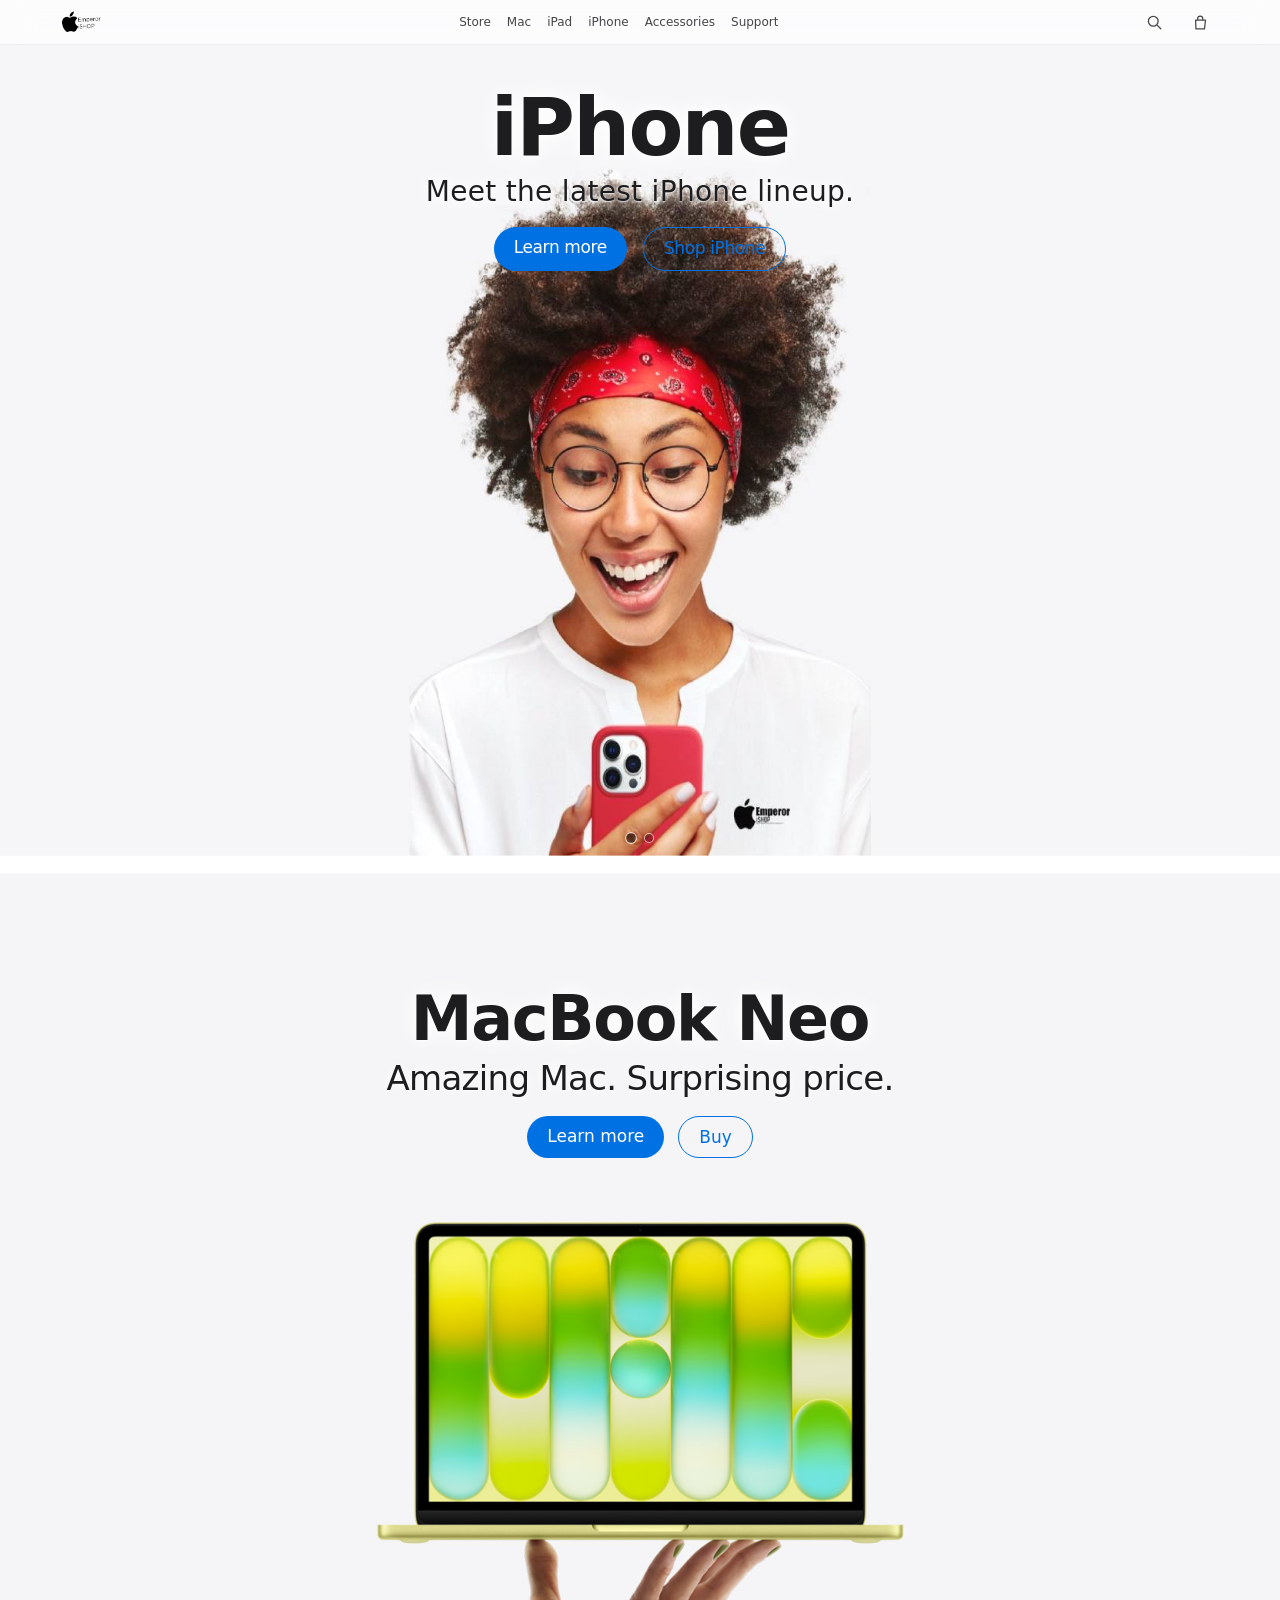
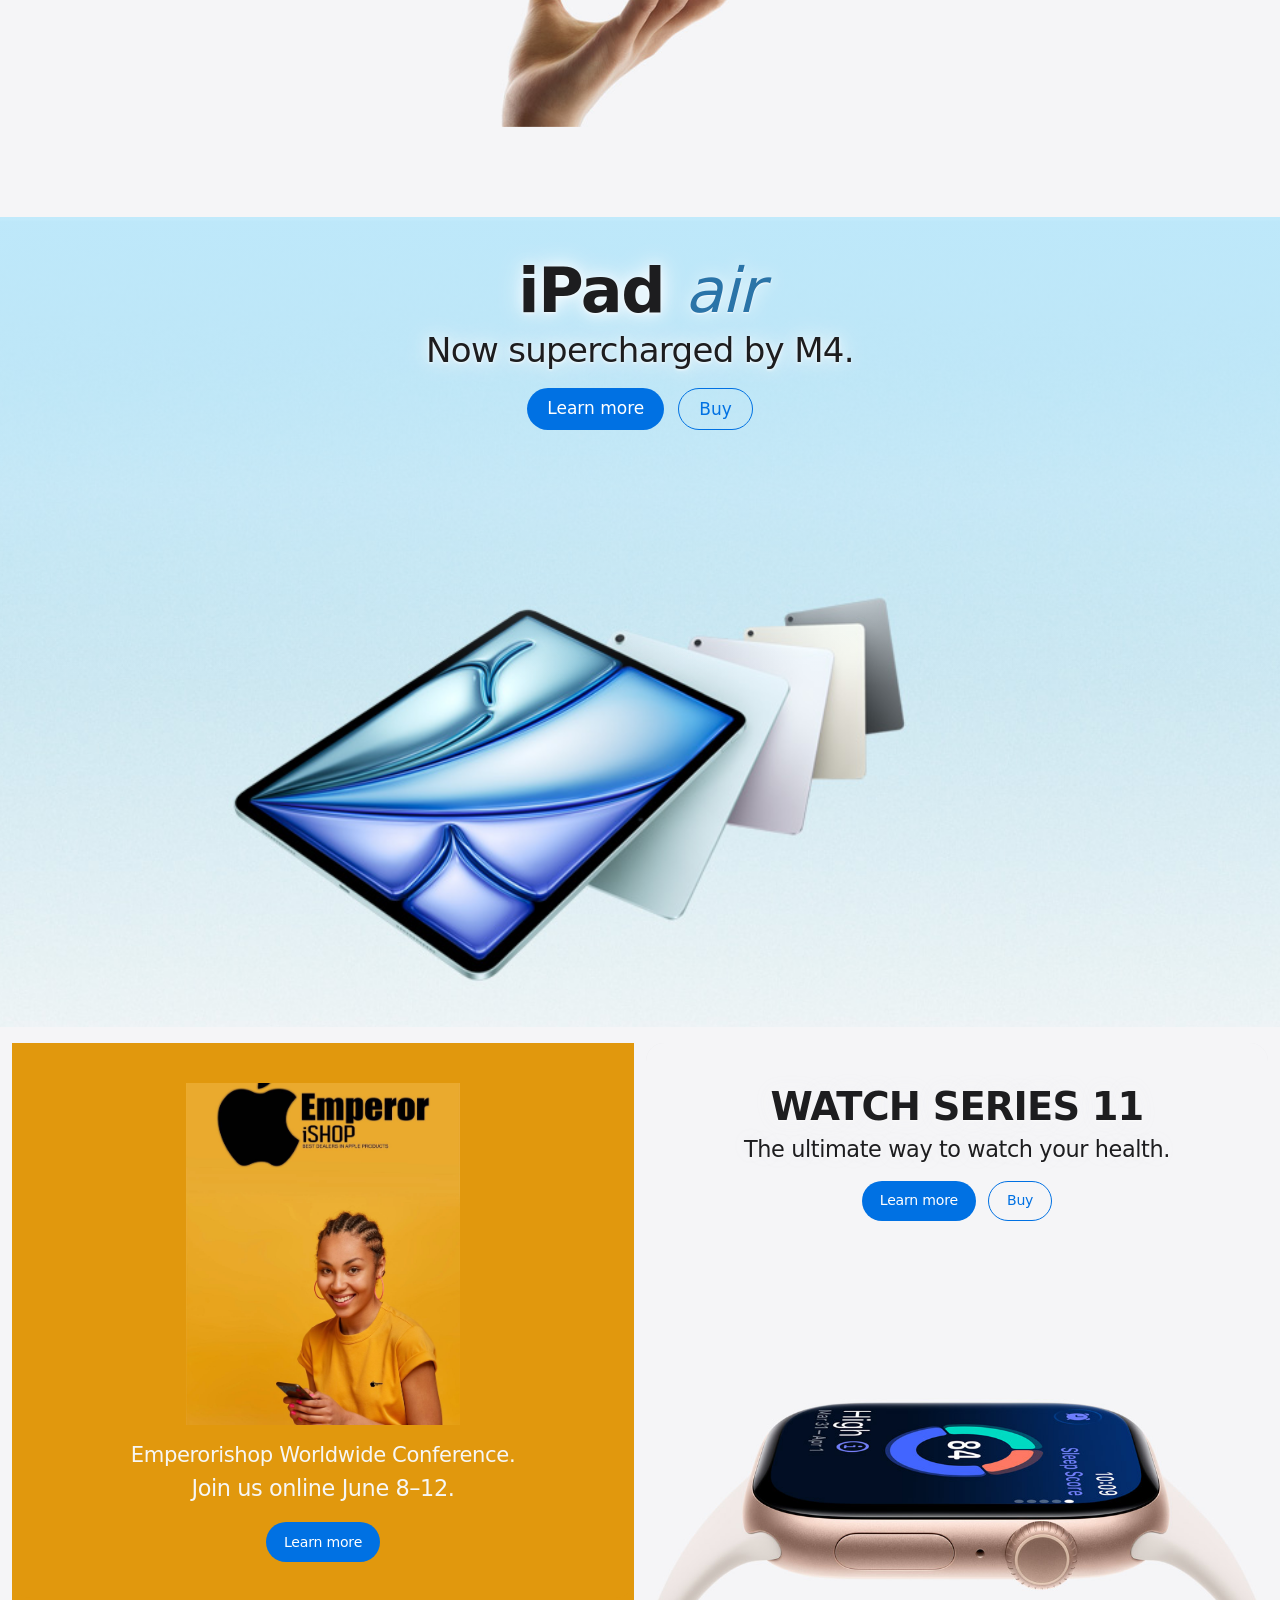
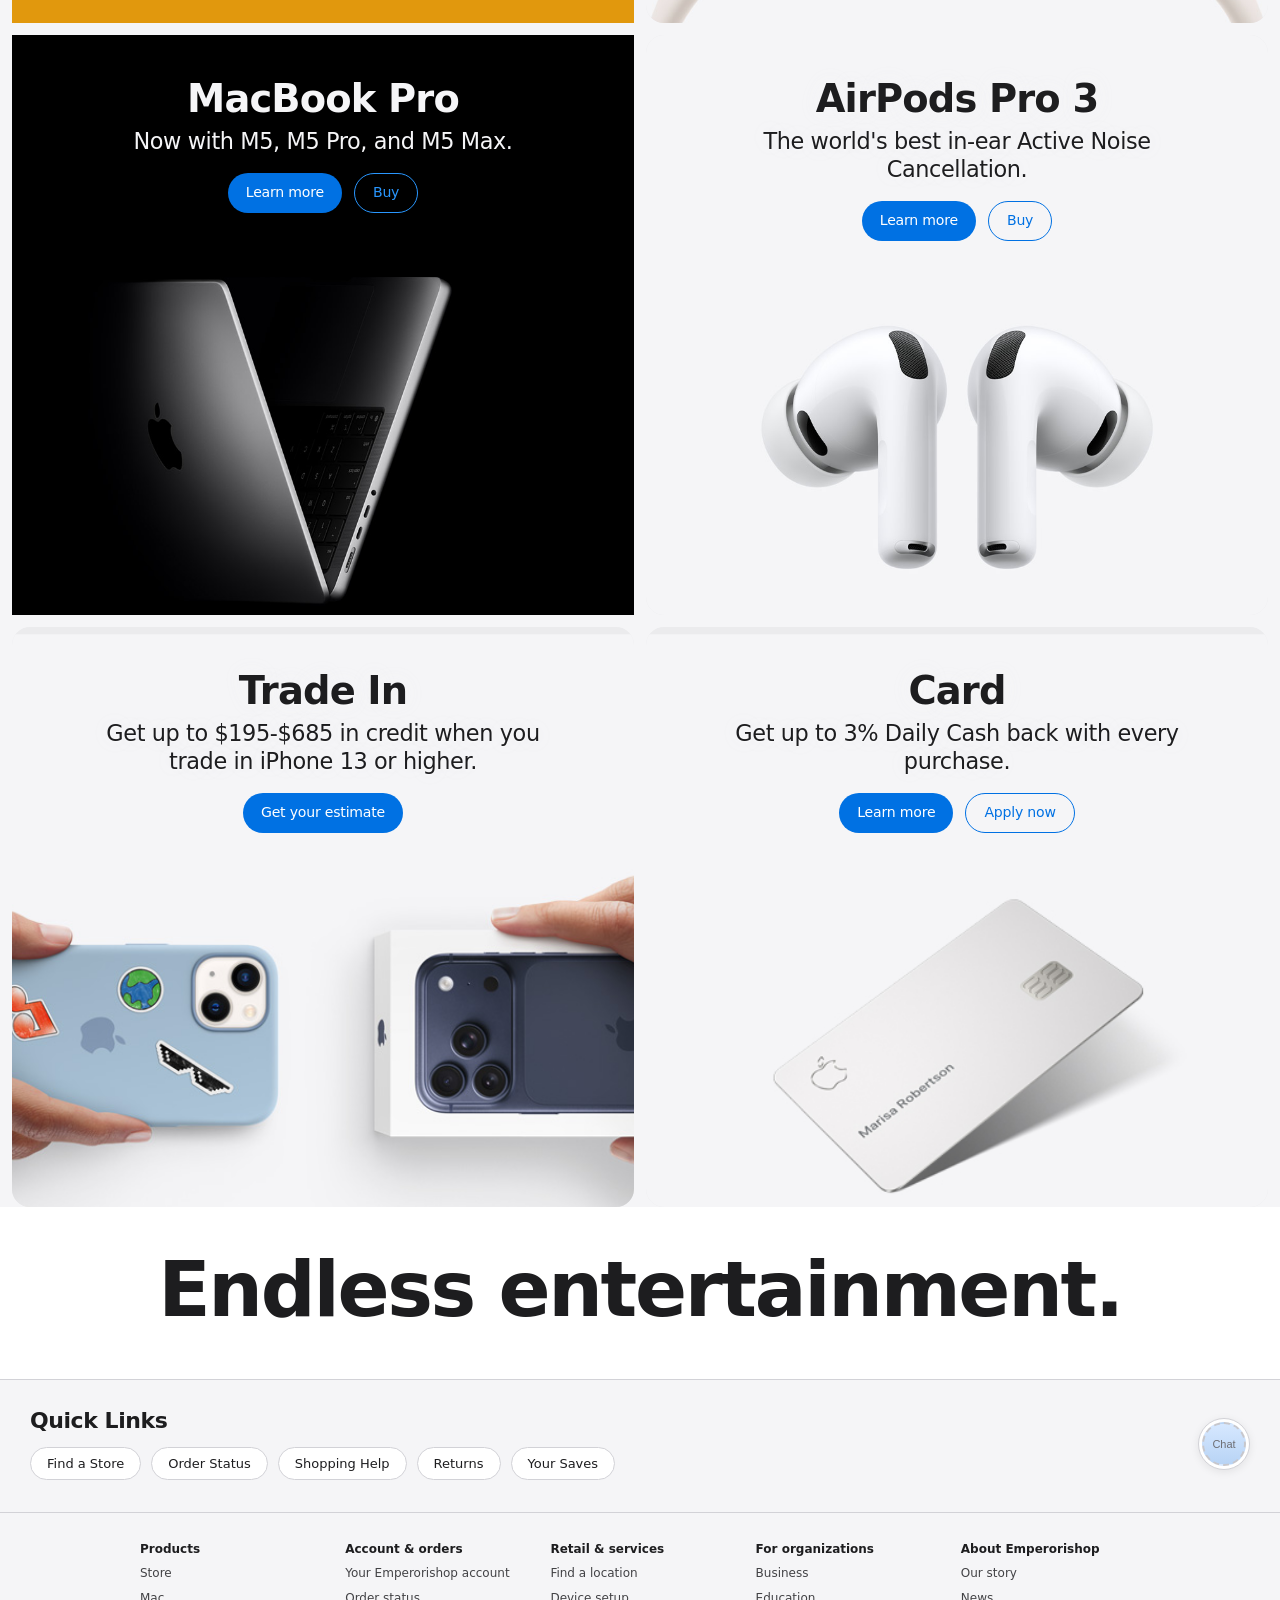
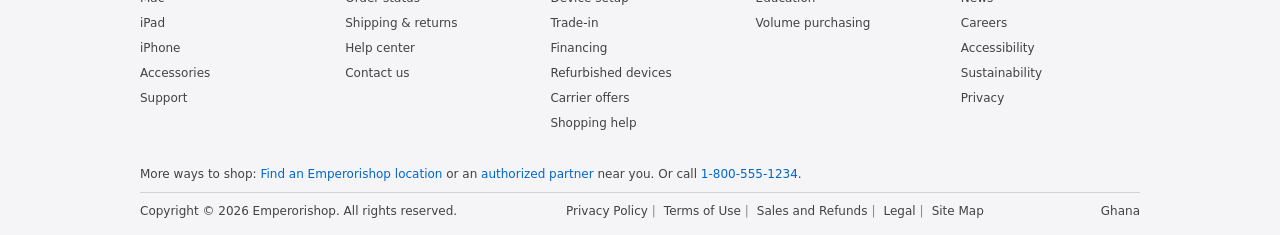
==== index.html @ 5fb6d9b7 "Remove unused navigation links for Watch, Vision, AirPods, TV & Home, and Entertainment across multi" ====
<!DOCTYPE html>
<html lang="en">
  <head>
    <meta charset="UTF-8" />
    <meta name="viewport" content="width=device-width, initial-scale=1.0" />
    <title>Emperorishop</title>
    <link rel="preconnect" href="https://fonts.googleapis.com" />
    <link rel="preconnect" href="https://fonts.gstatic.com" crossorigin />
    <link
      href="https://fonts.googleapis.com/css2?family=Inter:wght@400;500;600;700&display=swap"
      rel="stylesheet"
    />
    <link rel="stylesheet" href="./styles.css" />
    <link rel="stylesheet" href="./scroll-arrows.css" />
  </head>
  <body>
    <header class="top-nav top-nav-apple">
      <div class="nav-wrap">
        <a href="./" class="brand" aria-label="Emperorishop home">
          <img
            class="brand-logo"
            src="./images/emperorishop_logo.png"
            alt=""
            width="140"
            height="32"
            decoding="async"
          />
        </a>
        <nav class="menu" id="site-menu" aria-label="Main Navigation">
          <a href="./store/">Store</a>
          <a href="./mac/">Mac</a>
          <a href="./ipad/">iPad</a>
          <a href="./iphone/">iPhone</a>
          <a href="./accessories/">Accessories</a>
          <a href="./support/">Support</a>
        </nav>
        <div class="nav-icons">
          <button class="nav-icon-btn" type="button" aria-label="Search">
            <svg class="nav-icon-svg" width="18" height="18" viewBox="0 0 24 24" aria-hidden="true">
              <circle cx="11" cy="11" r="6.5" fill="none" stroke="currentColor" stroke-width="1.75" />
              <path d="M16.5 16.5L21 21" fill="none" stroke="currentColor" stroke-width="1.75" stroke-linecap="round" />
            </svg>
          </button>
          <button class="nav-icon-btn" type="button" aria-label="Shopping bag">
            <svg class="nav-icon-svg" width="17" height="19" viewBox="0 0 24 24" aria-hidden="true">
              <path
                d="M6.5 8.5h14L19 21H7L6.5 8.5zM9.5 8.5V6.5a3.5 3.5 0 117 0v2"
                fill="none"
                stroke="currentColor"
                stroke-width="1.75"
                stroke-linecap="round"
                stroke-linejoin="round"
              />
            </svg>
          </button>
          <button
            class="nav-menu-toggle"
            type="button"
            aria-label="Menu"
            aria-expanded="false"
            aria-controls="site-menu"
          >
            <span class="nav-menu-bars" aria-hidden="true"></span>
          </button>
        </div>
      </div>
    </header>

    <main>
      <section class="hero hero-iphone">
        <div class="hero-iphone-stage">
          <div
            class="hero-image hero-image-iphone"
            role="region"
            aria-roledescription="carousel"
            aria-label="iPhone hero imagery"
          >
            <div class="hero-iphone-carousel" id="heroIphoneCarousel">
              <div class="hero-iphone-slides hero-iphone-slides--view-0" data-hero-slides>
                <div class="hero-iphone-slide" id="hero-slide-0" role="tabpanel" aria-labelledby="hero-tab-0">
                  <img
                    class="hero-photo hero-photo-iphone hero-iphone-slide-img"
                    src="./images/afro_lady.jpg"
                    alt="Latest iPhone lineup"
                    width="980"
                    height="560"
                    decoding="async"
                  />
                </div>
                <div class="hero-iphone-slide" id="hero-slide-1" role="tabpanel" aria-labelledby="hero-tab-1">
                  <img
                    class="hero-photo hero-photo-iphone hero-iphone-slide-img"
                    src="./images/iPhone%20lineup%20image.jpg"
                    alt="Emperorishop customer with iPhone"
                    width="980"
                    height="560"
                    decoding="async"
                  />
                </div>
              </div>
            </div>
            <div class="hero-iphone-carousel-dots" role="tablist" aria-label="Choose hero slide">
              <button
                type="button"
                class="hero-iphone-dot is-active"
                role="tab"
                aria-selected="true"
                aria-controls="hero-slide-0"
                id="hero-tab-0"
                data-hero-dot="0"
                tabindex="0"
              >
                <span class="hero-visually-hidden">Slide 1 — iPhone lineup</span>
              </button>
              <button
                type="button"
                class="hero-iphone-dot"
                role="tab"
                aria-selected="false"
                aria-controls="hero-slide-1"
                id="hero-tab-1"
                data-hero-dot="1"
                tabindex="-1"
              >
                <span class="hero-visually-hidden">Slide 2 — lifestyle</span>
              </button>
            </div>
          </div>
          <div class="hero-iphone-copy">
            <div class="hero-copy">
              <h1>iPhone</h1>
              <p class="hero-subhead">Meet the latest iPhone lineup.</p>
              <div class="hero-cta">
                <a href="./iphone/" class="btn btn-primary btn-apple">Learn more</a>
                <a href="./buyiphone/" class="btn btn-outline btn-apple btn-outline-hero">Shop iPhone</a>
              </div>
            </div>
          </div>
        </div>
      </section>

      <section class="hero hero-neo">
        <div class="hero-neo-stage">
          <div class="hero-neo-image">
            <img
              class="neo-hero-photo"
              src="./images/MacBook%20image%20with%20hands.jpg"
              alt="MacBook Neo"
              width="780"
              height="480"
              decoding="async"
            />
          </div>
          <div class="hero-neo-copy">
            <div class="hero-copy">
              <h2>MacBook Neo</h2>
              <p>Amazing Mac. Surprising price.</p>
              <div class="hero-cta">
                <a href="#" class="btn btn-primary">Learn more</a>
                <a href="#" class="btn btn-outline">Buy</a>
              </div>
            </div>
          </div>
        </div>
      </section>

      <section class="hero hero-ipad-air">
        <div class="hero-ipad-stage">
          <div class="hero-ipad-image">
            <img
              class="ipad-hero-photo"
              src="./images/Front%20iPad%20image.jpg"
              alt="iPad Air"
              width="900"
              height="460"
              decoding="async"
            />
          </div>
          <div class="hero-ipad-copy">
            <div class="hero-copy">
              <h2>iPad <em>air</em></h2>
              <p>Now supercharged by M4.</p>
              <div class="hero-cta">
                <a href="#" class="btn btn-primary">Learn more</a>
                <a href="#" class="btn btn-outline">Buy</a>
              </div>
            </div>
          </div>
        </div>
      </section>

      <section class="promo-grid" aria-label="Featured promotions">
        <article class="promo-card promo-yellow promo-stack" aria-label="WWDC26">
          <div class="promo-card-stage">
            <div class="promo-image">
              <img
                class="promo-photo"
                src="./images/lady_with_yellow_background.JPG"
                alt="WWDC26 — Emperorishop Worldwide Conference"
                width="800"
                height="250"
                decoding="async"
              />
            </div>
            <div class="promo-copy">
              <p>Emperorishop Worldwide Conference.</p>
              <p>Join us online June 8–12.</p>
              <a href="#" class="btn btn-primary btn-small">Learn more</a>
            </div>
          </div>
        </article>

        <article class="promo-card promo-light">
          <div class="promo-card-stage">
            <div class="promo-image">
              <img
                class="promo-photo"
                src="./images/Watch%20product%20.jpg"
                alt="Apple Watch Series 11"
                width="800"
                height="250"
                decoding="async"
              />
            </div>
            <div class="promo-copy">
              <h3>WATCH SERIES 11</h3>
              <p>The ultimate way to watch your health.</p>
              <div class="promo-cta">
                <a href="#" class="btn btn-primary btn-small">Learn more</a>
                <a href="#" class="btn btn-outline btn-small">Buy</a>
              </div>
            </div>
          </div>
        </article>

        <article class="promo-card promo-dark">
          <div class="promo-card-stage">
            <div class="promo-image">
              <img
                class="promo-photo"
                src="./images/MacBook%20Pro%20image.jpg"
                alt="MacBook Pro"
                width="800"
                height="250"
                decoding="async"
              />
            </div>
            <div class="promo-copy">
              <h3>MacBook Pro</h3>
              <p>Now with M5, M5 Pro, and M5 Max.</p>
              <div class="promo-cta">
                <a href="#" class="btn btn-primary btn-small">Learn more</a>
                <a href="#" class="btn btn-outline btn-small btn-outline-dark">Buy</a>
              </div>
            </div>
          </div>
        </article>

        <article class="promo-card promo-light">
          <div class="promo-card-stage">
            <div class="promo-image">
              <img
                class="promo-photo"
                src="./images/AirPods%20image.jpg"
                alt="AirPods Pro 3"
                width="800"
                height="250"
                decoding="async"
              />
            </div>
            <div class="promo-copy">
              <h3>AirPods Pro 3</h3>
              <p>The world's best in-ear Active Noise Cancellation.</p>
              <div class="promo-cta">
                <a href="#" class="btn btn-primary btn-small">Learn more</a>
                <a href="#" class="btn btn-outline btn-small">Buy</a>
              </div>
            </div>
          </div>
        </article>

        <article class="promo-card promo-light">
          <div class="promo-card-stage">
            <div class="promo-image">
              <img
                class="promo-photo"
                src="./images/Trade%20In%20image.jpg"
                alt="Apple Trade In"
                width="800"
                height="250"
                decoding="async"
              />
            </div>
            <div class="promo-copy">
              <h3>Trade In</h3>
              <p>Get up to $195-$685 in credit when you trade in iPhone 13 or higher.</p>
              <a href="#" class="btn btn-primary btn-small">Get your estimate</a>
            </div>
          </div>
        </article>

        <article class="promo-card promo-light">
          <div class="promo-card-stage">
            <div class="promo-image">
              <img
                class="promo-photo"
                src="./images/Card%20image.jpg"
                alt="Apple Card"
                width="800"
                height="250"
                decoding="async"
              />
            </div>
            <div class="promo-copy">
              <h3>Card</h3>
              <p>Get up to 3% Daily Cash back with every purchase.</p>
              <div class="promo-cta">
                <a href="#" class="btn btn-primary btn-small">Learn more</a>
                <a href="#" class="btn btn-outline btn-small">Apply now</a>
              </div>
            </div>
          </div>
        </article>
      </section>

      <section class="entertainment-intro">
        <h2>Endless entertainment.</h2>
      </section>
    </main>

    <section class="quick-links-band" aria-label="Quick Links">
      <div class="quick-links-inner">
        <div class="quick-links-row">
          <div class="quick-links-left">
            <h2 class="quick-links-title">Quick Links</h2>
            <div class="quick-links-pills">
              <a href="#">Find a Store</a>
              <a href="#">Order Status</a>
              <a href="#">Shopping Help</a>
              <a href="#">Returns</a>
              <a href="#">Your Saves</a>
            </div>
          </div>
          <button type="button" class="quick-links-fab" aria-label="Chat with a specialist">
            <span class="quick-links-avatar placeholder">Chat</span>
          </button>
        </div>
      </div>
    </section>

    <footer class="site-footer">
      <div class="footer-wrap">
        <div class="footer-links-grid">
          <div class="footer-col">
            <h4>Products</h4>
            <a href="./store/">Store</a>
            <a href="./mac/">Mac</a>
            <a href="./ipad/">iPad</a>
            <a href="./iphone/">iPhone</a>
            <a href="./accessories/">Accessories</a>
            <a href="./support/">Support</a>
          </div>

          <div class="footer-col">
            <h4>Account &amp; orders</h4>
            <a href="#">Your Emperorishop account</a>
            <a href="#">Order status</a>
            <a href="#">Shipping &amp; returns</a>
            <a href="#">Help center</a>
            <a href="#">Contact us</a>
          </div>

          <div class="footer-col">
            <h4>Retail &amp; services</h4>
            <a href="#">Find a location</a>
            <a href="#">Device setup</a>
            <a href="#">Trade-in</a>
            <a href="#">Financing</a>
            <a href="#">Refurbished devices</a>
            <a href="#">Carrier offers</a>
            <a href="#">Shopping help</a>
          </div>

          <div class="footer-col">
            <h4>For organizations</h4>
            <a href="#">Business</a>
            <a href="#">Education</a>
            <a href="#">Volume purchasing</a>
          </div>

          <div class="footer-col">
            <h4>About Emperorishop</h4>
            <a href="#">Our story</a>
            <a href="#">News</a>
            <a href="#">Careers</a>
            <a href="#">Accessibility</a>
            <a href="#">Sustainability</a>
            <a href="#">Privacy</a>
          </div>
        </div>

        <div class="footer-shop-note">
          More ways to shop: <a href="#">Find an Emperorishop location</a> or an
          <a href="#">authorized partner</a> near you. Or call
          <a href="tel:+18005551234">1-800-555-1234</a>.
        </div>

        <div class="footer-legal">
          <p>Copyright © 2026 Emperorishop. All rights reserved.</p>
          <div class="footer-legal-links">
            <a href="#">Privacy Policy</a>
            <a href="#">Terms of Use</a>
            <a href="#">Sales and Refunds</a>
            <a href="#">Legal</a>
            <a href="#">Site Map</a>
          </div>
          <span>Ghana</span>
        </div>
      </div>
    </footer>
    <script src="./nav.js" defer></script>
    <script src="./scroll-arrows.js" defer></script>
    <script src="./hero-iphone-carousel.js" defer></script>
  </body>
</html>
---- styles.css ----
* {
  box-sizing: border-box;
  margin: 0;
  padding: 0;
}

:root {
  --bg: #f5f5f7;
  --text: #1d1d1f;
  --muted: #424245;
  --blue: #0071e3;
  --blue-dark: #0059b3;
  --border-blue: #0071e3;
}

body {
  font-family:
    -apple-system,
    BlinkMacSystemFont,
    "SF Pro Text",
    "SF Pro Display",
    system-ui,
    "Inter",
    "Segoe UI",
    sans-serif;
  background: var(--bg);
  color: var(--text);
  min-height: 100vh;
  -webkit-font-smoothing: antialiased;
  -moz-osx-font-smoothing: grayscale;
  overflow-x: hidden;
}

main {
  overflow-x: hidden;
  max-width: 100vw;
}

.top-nav {
  background: rgba(245, 245, 247, 0.84);
  backdrop-filter: saturate(180%) blur(18px);
  -webkit-backdrop-filter: saturate(180%) blur(18px);
  border-bottom: 1px solid rgba(0, 0, 0, 0.07);
  position: sticky;
  top: 0;
  z-index: 10;
}

.top-nav-apple {
  background: rgba(255, 255, 255, 0.72);
  border-bottom: 1px solid rgba(0, 0, 0, 0.06);
}

.top-nav-apple .menu a {
  color: rgba(29, 29, 31, 0.82);
}

.top-nav-apple .menu a:hover {
  color: #1d1d1f;
}

.top-nav-apple .nav-icons button {
  color: rgba(29, 29, 31, 0.82);
}

.top-nav-apple .brand {
  color: rgba(29, 29, 31, 0.92);
}

.nav-wrap {
  max-width: 1200px;
  margin: 0 auto;
  height: 44px;
  display: flex;
  align-items: center;
  justify-content: space-between;
  padding: 0 18px;
  gap: 14px;
}

.brand {
  color: #111;
  text-decoration: none;
  font-size: 14px;
  font-weight: 600;
  letter-spacing: -0.02em;
  white-space: nowrap;
  display: inline-flex;
  align-items: center;
  line-height: 0;
}

.brand-logo {
  display: block;
  height: 27px;
  width: auto;
  max-width: min(210px, 48vw);
}

.menu {
  display: flex;
  align-items: center;
  gap: 16px;
  overflow-x: auto;
  scrollbar-width: none;
}

.menu::-webkit-scrollbar {
  display: none;
}

.menu a {
  color: #1d1d1fcc;
  text-decoration: none;
  font-size: 12px;
  font-weight: 400;
  white-space: nowrap;
}

.menu a:hover {
  color: #111;
}

.nav-icons {
  display: flex;
  align-items: center;
  gap: 2px;
}

.nav-icon-btn,
.nav-menu-toggle {
  border: none;
  background: transparent;
  color: #1d1d1f;
  cursor: pointer;
  padding: 0;
  width: 44px;
  height: 44px;
  display: inline-flex;
  align-items: center;
  justify-content: center;
  flex-shrink: 0;
  -webkit-tap-highlight-color: transparent;
}

.nav-icon-svg {
  display: block;
}

.nav-menu-toggle {
  display: none;
}

.nav-menu-bars {
  position: relative;
  width: 17px;
  height: 11px;
  display: block;
}

.nav-menu-bars::before,
.nav-menu-bars::after {
  content: "";
  position: absolute;
  left: 0;
  right: 0;
  height: 1px;
  border-radius: 1px;
  background: #1d1d1f;
}

.nav-menu-bars::before {
  top: 2px;
}

.nav-menu-bars::after {
  bottom: 2px;
}

.hero {
  text-align: center;
  padding: 52px 16px 0;
}

.hero-iphone {
  background: #fff;
  padding: 0;
  margin: 0;
}

.hero-iphone-stage {
  position: relative;
  width: 100%;
  min-height: min(92vh, 940px);
  overflow: hidden;
}

.hero-image.hero-image-iphone {
  position: absolute;
  inset: 0;
  width: 100%;
  max-width: none;
  height: 100%;
  margin: 0;
  padding: 0;
  border-radius: 0;
  overflow: hidden;
  display: block;
}

.hero-iphone-carousel {
  position: absolute;
  inset: 0;
  overflow: hidden;
  z-index: 0;
}

.hero-iphone-slides {
  position: absolute;
  inset: 0;
  overflow: hidden;
}

.hero-iphone-slide {
  position: absolute;
  inset: 0;
  width: 100%;
  height: 100%;
  transition: transform 0.85s cubic-bezier(0.25, 0.1, 0.25, 1);
  will-change: transform;
}

/* View 0: first slide centered; second off-screen to the right */
.hero-iphone-slides--view-0 .hero-iphone-slide:nth-child(1) {
  transform: translateX(0);
  z-index: 2;
}

.hero-iphone-slides--view-0 .hero-iphone-slide:nth-child(2) {
  transform: translateX(100%);
  z-index: 1;
}

/* View 1: first exits left; second enters from right to center */
.hero-iphone-slides--view-1 .hero-iphone-slide:nth-child(1) {
  transform: translateX(-100%);
  z-index: 1;
}

.hero-iphone-slides--view-1 .hero-iphone-slide:nth-child(2) {
  transform: translateX(0);
  z-index: 2;
}

.hero-iphone-slide .hero-photo.hero-photo-iphone,
.hero-iphone-slide-img {
  width: 100%;
  height: 100%;
  object-fit: cover;
  object-position: 50% 0%;
  transform: translateY(-6%) scale(1.06);
  transform-origin: 50% 35%;
  display: block;
}

.hero-iphone-carousel-dots {
  position: absolute;
  bottom: clamp(14px, 3.5vh, 32px);
  left: 50%;
  transform: translateX(-50%);
  z-index: 3;
  display: flex;
  align-items: center;
  justify-content: center;
  gap: 10px;
  pointer-events: auto;
}

.hero-iphone-dot {
  width: 8px;
  height: 8px;
  border-radius: 50%;
  border: none;
  padding: 0;
  background: rgba(0, 0, 0, 0.22);
  cursor: pointer;
  transition:
    background 0.25s ease,
    transform 0.25s ease;
  box-shadow: 0 0 0 1px rgba(255, 255, 255, 0.65);
}

.hero-iphone-dot:hover {
  background: rgba(0, 0, 0, 0.4);
}

.hero-iphone-dot.is-active {
  background: rgba(0, 0, 0, 0.55);
  transform: scale(1.2);
}

.hero-visually-hidden {
  position: absolute;
  width: 1px;
  height: 1px;
  padding: 0;
  margin: -1px;
  overflow: hidden;
  clip: rect(0, 0, 0, 0);
  white-space: nowrap;
  border: 0;
}

.hero-iphone-copy {
  position: relative;
  z-index: 2;
  padding: clamp(24px, 4.5vh, 48px) max(16px, env(safe-area-inset-right)) min(32vh, 280px)
    max(16px, env(safe-area-inset-left));
  text-align: center;
  background: transparent;
  pointer-events: none;
}

.hero-iphone-copy .hero-copy {
  pointer-events: auto;
}

.hero-iphone .hero-copy {
  padding: 0;
}

.hero-iphone .hero-copy h1 {
  font-size: clamp(48px, 7.5vw, 80px);
  line-height: 1.05;
  font-weight: 600;
  letter-spacing: -0.022em;
  color: #1d1d1f;
  margin: 0;
  text-shadow:
    0 0 28px rgba(255, 255, 255, 0.95),
    0 0 12px rgba(255, 255, 255, 0.9),
    0 1px 2px rgba(255, 255, 255, 0.85);
}

.hero-iphone .hero-subhead {
  margin-top: 6px;
  font-size: clamp(21px, 2.65vw, 28px);
  line-height: 1.14286;
  font-weight: 400;
  letter-spacing: 0.011em;
  color: #1d1d1f;
  text-shadow:
    0 0 22px rgba(255, 255, 255, 0.95),
    0 0 10px rgba(255, 255, 255, 0.88),
    0 1px 2px rgba(255, 255, 255, 0.85);
}

.hero-iphone .hero-cta {
  margin-top: 19px;
  gap: 16px;
}

.btn-apple {
  font-size: 17px;
  line-height: 1.17647;
  font-weight: 400;
  letter-spacing: -0.022em;
  padding: 11px 22px;
  min-height: 44px;
  border-radius: 980px;
}

.btn-outline-hero {
  background: transparent;
  color: #0071e3;
  border-color: #0071e3;
}

.btn-outline-hero:hover {
  background: #0071e3;
  color: #fff;
}

.hero-copy h1 {
  font-size: clamp(42px, 7vw, 62px);
  line-height: 1.05;
  letter-spacing: -0.02em;
  font-weight: 600;
}

.hero-copy h2 {
  font-size: clamp(42px, 7vw, 62px);
  line-height: 1.05;
  letter-spacing: -0.02em;
  font-weight: 600;
}

.hero-copy p:not(.hero-subhead) {
  margin-top: 8px;
  font-size: clamp(24px, 3vw, 34px);
  line-height: 1.15;
  color: var(--text);
  letter-spacing: -0.02em;
  font-weight: 500;
}

.hero-cta {
  margin-top: 18px;
  display: flex;
  justify-content: center;
  gap: 14px;
}

.hero-cta .btn,
.hero-cta .btn-apple {
  white-space: nowrap;
}

.btn {
  border-radius: 999px;
  padding: 10px 20px;
  text-decoration: none;
  font-size: 17px;
  font-weight: 500;
  transition: all 0.2s ease;
}

.btn-primary {
  background: var(--blue);
  color: #fff;
}

.btn-primary:hover {
  background: var(--blue-dark);
}

.btn-outline {
  border: 1px solid var(--border-blue);
  color: var(--blue);
}

.btn-outline:hover {
  background: var(--blue);
  color: #fff;
}

.hero-image {
  width: min(980px, 100%);
  height: min(55vw, 560px);
  margin: 28px auto 0;
  display: flex;
  align-items: flex-end;
  justify-content: center;
  overflow: hidden;
  border-radius: 20px;
}

.hero-photo {
  width: 100%;
  height: 100%;
  object-fit: contain;
  object-position: center bottom;
  display: block;
}

.image-placeholder {
  border: 2px dashed #c7c7cc;
  border-radius: 20px;
  background: linear-gradient(180deg, #fafafc 0%, #ececf0 100%);
  display: flex;
  align-items: center;
  justify-content: center;
  color: #6e6e73;
  font-size: 16px;
  font-weight: 500;
  letter-spacing: -0.01em;
}

.hero-copy em {
  font-style: italic;
  font-weight: 500;
  color: #2a74a8;
}

.hero-neo {
  padding: 0;
  margin-top: 72px;
}

.hero-neo-stage {
  position: relative;
  min-height: min(88vh, 880px);
  overflow: hidden;
  background: #f5f5f7;
}

.hero-neo-image {
  position: absolute;
  inset: 0;
}

.neo-hero-photo {
  width: 70%;
  height: 100%;
  object-fit: cover;
  object-position: 50% 42%;
  transform: translateY(-5%) scale(1.06);
  transform-origin: 50% 38%;
  display: block;
  margin-left: auto;
  margin-right: auto;
}

.hero-neo-copy {
  position: relative;
  z-index: 2;
  padding: clamp(24px, 4.5vh, 48px) max(16px, env(safe-area-inset-right)) min(28vh, 260px)
    max(16px, env(safe-area-inset-left));
  text-align: center;
  background: transparent;
  pointer-events: none;
}

.hero-neo-copy .hero-copy {
  pointer-events: auto;
}

.hero-neo .hero-copy h2,
.hero-neo .hero-copy p {
  text-shadow:
    0 0 28px rgba(255, 255, 255, 0.95),
    0 0 12px rgba(255, 255, 255, 0.9),
    0 1px 2px rgba(255, 255, 255, 0.85);
}

.hero-ipad-air {
  margin-top: 80px;
  padding: 0;
  background: transparent;
}

.hero-ipad-stage {
  position: relative;
  min-height: min(90vh, 920px);
  overflow: hidden;
  background: #d6f2ff;
}

.hero-ipad-stage::after {
  content: "";
  position: absolute;
  inset: 0;
  background: linear-gradient(
    180deg,
    rgba(191, 233, 251, 0.92) 0%,
    rgba(214, 242, 255, 0.42) 34%,
    transparent 58%
  );
  z-index: 1;
  pointer-events: none;
}

.hero-ipad-image {
  position: absolute;
  inset: 0;
  z-index: 0;
}

.ipad-hero-photo {
  width: 100%;
  height: 100%;
  object-fit: cover;
  object-position: 50% 55%;
  transform: translateY(5%) scale(1.07);
  transform-origin: 50% 65%;
  display: block;
}

.hero-ipad-copy {
  position: relative;
  z-index: 2;
  padding: clamp(24px, 4.5vh, 48px) max(16px, env(safe-area-inset-right)) min(28vh, 260px)
    max(16px, env(safe-area-inset-left));
  text-align: center;
  background: transparent;
  pointer-events: none;
}

.hero-ipad-copy .hero-copy {
  pointer-events: auto;
}

.hero-ipad-air .hero-copy h2,
.hero-ipad-air .hero-copy p {
  text-shadow:
    0 0 26px rgba(255, 255, 255, 0.98),
    0 0 14px rgba(237, 248, 255, 0.95),
    0 1px 3px rgba(255, 255, 255, 0.9);
}

.hero-ipad-air .hero-copy em {
  text-shadow:
    0 0 18px rgba(255, 255, 255, 0.95),
    0 1px 2px rgba(255, 255, 255, 0.88);
}

.promo-grid {
  margin-top: 16px;
  padding: 0 max(12px, env(safe-area-inset-right)) 0 max(12px, env(safe-area-inset-left));
  display: grid;
  grid-template-columns: repeat(2, minmax(0, 1fr));
  gap: 12px;
}

.promo-card {
  padding: 0;
  margin: 0;
  min-height: 0;
}

.promo-card-stage {
  position: relative;
  min-height: min(72vw, 580px);
  overflow: hidden;
  text-align: center;
  border-radius: 18px;
  isolation: isolate;
}

.promo-dark {
  background: #000;
  color: #f5f5f7;
}

.promo-yellow {
  background: #e1980d;
  color: #f7f7f5;
}

.promo-light {
  background: #f5f5f7;
  color: var(--text);
}

.promo-copy h3 {
  font-size: clamp(28px, 3vw, 48px);
  line-height: 1.04;
  letter-spacing: -0.022em;
  font-weight: 600;
}

.promo-copy p {
  margin-top: 8px;
  font-size: clamp(18px, 1.75vw, 28px);
  line-height: 1.25;
  letter-spacing: -0.018em;
  font-weight: 400;
}

.promo-copy p + p {
  margin-top: 5px;
}

.promo-cta {
  margin-top: 18px;
  display: flex;
  flex-wrap: nowrap;
  justify-content: center;
  align-items: center;
  gap: 12px;
}

.btn-small {
  margin-top: 16px;
  font-size: 15px;
  padding: 8px 16px;
}

.promo-cta .btn-small {
  margin-top: 0;
}

.promo-card .promo-copy > .btn-small,
.promo-cta .btn-small {
  display: inline-flex;
  align-items: center;
  justify-content: center;
  white-space: nowrap;
  border-radius: 980px;
  font-weight: 500;
  letter-spacing: -0.015em;
  line-height: 1.2;
  min-height: 40px;
  padding: 8px 18px;
  font-size: clamp(13px, 1.1vw, 15px);
}

.promo-card .promo-copy > a.btn-small:only-of-type {
  margin-top: 18px;
  margin-left: auto;
  margin-right: auto;
}

.btn-outline-dark {
  border-color: #2997ff;
  color: #2997ff;
}

.btn-outline-dark:hover {
  background: #2997ff;
  color: #fff;
}

.promo-card .promo-image {
  position: absolute;
  inset: 0;
  width: 100%;
  height: 100%;
  margin: 0;
  overflow: hidden;
  display: block;
  background: #000;
}

.promo-light .promo-image {
  background: #ebebed;
}

.promo-photo {
  width: 100%;
  height: 100%;
  min-height: 100%;
  object-fit: cover;
  object-position: center 62%;
  display: block;
  transform: translateY(5%) scale(1.05);
  transform-origin: 50% 75%;
}

/* Per-tile crops (order: WWDC, Watch, MacBook Pro, AirPods) */
.promo-grid .promo-card:nth-child(1) .promo-photo {
  object-position: 50% 38%;
  transform: translateY(2%) scale(1.04);
  transform-origin: 50% 45%;
}

.promo-grid .promo-card:nth-child(2) .promo-photo {
  object-position: 50% 88%;
  transform: translateY(6%) scale(1.08);
  transform-origin: 50% 95%;
}

.promo-grid .promo-card:nth-child(3) .promo-photo {
  object-position: 50% 52%;
  transform: translateY(3%) scale(1.05);
  transform-origin: 50% 60%;
}

.promo-grid .promo-card:nth-child(4) .promo-photo {
  object-position: 50% 72%;
  transform: translateY(4%) scale(1.06);
  transform-origin: 50% 80%;
}

/* WWDC-style: artwork first, copy + CTA beneath (not overlaid) */
.promo-card.promo-stack .promo-card-stage {
  display: flex;
  flex-direction: column;
  align-items: stretch;
  min-height: 0;
  text-align: center;
}

.promo-card.promo-stack .promo-image {
  position: relative;
  inset: auto;
  width: 100%;
  height: auto;
  flex: 0 0 auto;
  overflow: hidden;
  background: #e1980d;
  padding: 40px 32px 8px;
  box-sizing: border-box;
}

.promo-grid .promo-card.promo-stack .promo-photo {
  width: 100%;
  height: auto;
  min-height: 0;
  max-height: min(38vh, 360px);
  margin: 0 auto;
  object-fit: contain;
  object-position: center center;
  transform: none;
  transform-origin: 50% 50%;
  display: block;
}

.promo-card.promo-stack .promo-copy {
  position: relative;
  z-index: 1;
  flex: 0 0 auto;
  max-width: none;
  width: 100%;
  margin: 0;
  padding: 8px 28px 36px;
  background: #e1980d;
  pointer-events: auto;
}

.promo-card.promo-stack .promo-copy p:first-of-type {
  margin-top: 0;
  font-size: clamp(17px, 1.65vw, 26px);
  line-height: 1.3;
}

.promo-card.promo-stack .promo-copy p + p {
  margin-top: 6px;
}

.promo-card.promo-stack .promo-copy > a.btn-small:only-of-type {
  margin-top: 20px;
}

.promo-card.promo-stack.promo-dark .promo-copy p {
  text-shadow: none;
}

.promo-card .promo-copy {
  position: relative;
  z-index: 2;
  padding: 44px 24px min(24vh, 188px);
  margin-left: auto;
  margin-right: auto;
  background: transparent;
  pointer-events: none;
  max-width: 34rem;
}

.promo-card .promo-copy a,
.promo-card .promo-copy .btn {
  pointer-events: auto;
}

.promo-light .promo-copy h3,
.promo-light .promo-copy p {
  text-shadow:
    0 0 20px rgba(245, 245, 247, 0.9),
    0 1px 2px rgba(255, 255, 255, 0.75);
}

.promo-dark .promo-copy h3,
.promo-dark .promo-copy p {
  text-shadow:
    0 1px 16px rgba(0, 0, 0, 0.75),
    0 0 1px rgba(0, 0, 0, 0.45);
}

.entertainment-intro {
  padding: 44px 16px 50px;
  text-align: center;
  background: #fff;
}

.entertainment-intro h2 {
  font-size: clamp(40px, 6vw, 78px);
  line-height: 1.02;
  letter-spacing: -0.03em;
  font-weight: 600;
}

.quick-links-band {
  background: #f5f5f7;
  border-top: 1px solid #d2d2d7;
  padding: 28px 18px 32px;
}

.quick-links-inner {
  max-width: 1220px;
  margin: 0 auto;
}

.quick-links-row {
  display: flex;
  align-items: center;
  justify-content: space-between;
  gap: 20px;
}

.quick-links-title {
  font-size: 22px;
  font-weight: 600;
  letter-spacing: -0.02em;
  color: #1d1d1f;
  margin-bottom: 14px;
}

.quick-links-pills {
  display: flex;
  flex-wrap: wrap;
  gap: 10px;
}

.quick-links-pills a {
  display: inline-block;
  padding: 8px 16px;
  border-radius: 20px;
  border: 1px solid #d2d2d7;
  background: #fff;
  color: #1d1d1f;
  text-decoration: none;
  font-size: 13px;
  font-weight: 400;
}

.quick-links-pills a:hover {
  background: #ececef;
}

.quick-links-fab {
  flex-shrink: 0;
  width: 52px;
  height: 52px;
  border-radius: 50%;
  border: 1px solid #d2d2d7;
  padding: 3px;
  background: #fff;
  cursor: pointer;
  box-shadow: 0 2px 8px #00000014;
  align-self: center;
}

.quick-links-avatar {
  width: 100%;
  height: 100%;
  border-radius: 50%;
  display: flex;
  align-items: center;
  justify-content: center;
  font-size: 11px;
  font-weight: 500;
}

.quick-links-avatar.placeholder {
  background: linear-gradient(180deg, #d6e8ff 0%, #b8d4f5 100%);
  border: 2px dashed #c7c7cc;
  color: #6e6e73;
}

.site-footer {
  background: #f5f5f7;
  color: #424245;
  border-top: 1px solid #d2d2d7;
}

.footer-wrap {
  max-width: 1040px;
  margin: 0 auto;
  padding: 18px 20px 14px;
}

.footer-links-grid {
  display: grid;
  grid-template-columns: repeat(5, minmax(0, 1fr));
  gap: 26px;
  padding-top: 10px;
}

.footer-col h4 {
  font-size: 12px;
  line-height: 1.33337;
  font-weight: 600;
  color: #1d1d1f;
  margin-bottom: 8px;
}

.footer-subheading {
  margin-top: 20px;
}

.footer-col a {
  display: block;
  text-decoration: none;
  color: #424245;
  font-size: 12px;
  line-height: 1.33337;
  margin-bottom: 9px;
}

.footer-col a:hover,
.footer-shop-note a:hover,
.footer-legal-links a:hover {
  text-decoration: underline;
}

.footer-shop-note {
  margin-top: 26px;
  border-bottom: 1px solid #d2d2d7;
  padding-bottom: 10px;
  font-size: 12px;
  line-height: 1.33337;
}

.footer-shop-note a {
  color: #0066cc;
  text-decoration: none;
}

.footer-legal {
  display: flex;
  align-items: center;
  justify-content: space-between;
  gap: 14px;
  padding: 10px 0 2px;
  flex-wrap: wrap;
}

.footer-legal p,
.footer-legal span {
  font-size: 12px;
  line-height: 1.33337;
}

.footer-legal-links {
  display: flex;
  align-items: center;
  gap: 8px;
  flex-wrap: wrap;
}

.footer-legal-links a {
  color: #424245;
  text-decoration: none;
  font-size: 12px;
  line-height: 1.33337;
  position: relative;
  padding-right: 8px;
}

.footer-legal-links a:not(:last-child)::after {
  content: "|";
  position: absolute;
  right: 0;
  color: #86868b;
}

@media (max-width: 860px) {
  .nav-wrap {
    padding: 0 10px;
  }

  .menu {
    gap: 12px;
  }

  .hero {
    padding-top: 42px;
  }

  .hero-iphone-stage {
    min-height: min(88vh, 860px);
  }

  .hero-iphone-copy {
    padding-bottom: min(26vh, 220px);
  }

  .hero-iphone-slide .hero-photo.hero-photo-iphone {
    transform: translateY(-7%) scale(1.07);
    transform-origin: 50% 32%;
  }

  .hero-copy p:not(.hero-subhead) {
    font-size: clamp(21px, 6vw, 30px);
  }

  .btn {
    font-size: 15px;
    padding: 9px 18px;
  }

  .hero-iphone .btn-apple {
    font-size: 17px;
    line-height: 1.17647;
    padding: 11px 20px;
  }

  .hero-neo {
    margin-top: 56px;
  }

  .hero-neo-stage {
    min-height: min(86vh, 780px);
  }

  .hero-neo-copy {
    padding-bottom: min(24vh, 200px);
  }

  .neo-hero-photo {
    transform: translateY(-6%) scale(1.07);
    transform-origin: 50% 36%;
  }

  .hero-ipad-air {
    margin-top: 56px;
  }

  .hero-ipad-stage {
    min-height: min(88vh, 800px);
  }

  .hero-ipad-copy {
    padding-bottom: min(24vh, 200px);
  }

  .ipad-hero-photo {
    transform: translateY(6%) scale(1.08);
    transform-origin: 50% 62%;
  }

  .promo-card-stage {
    min-height: min(88vw, 540px);
    border-radius: 16px;
  }

  .promo-card.promo-stack .promo-card-stage {
    min-height: 0;
  }

  .promo-card.promo-stack .promo-image {
    padding: 32px 24px 6px;
  }

  .promo-card.promo-stack .promo-copy {
    padding: 12px 22px 34px;
  }

  .promo-grid .promo-card.promo-stack .promo-photo {
    max-height: min(40vh, 340px);
  }

  .promo-card .promo-copy {
    padding: 40px 20px min(20vh, 168px);
  }

  .promo-copy h3 {
    font-size: clamp(28px, 5.2vw, 42px);
  }

  .promo-copy p {
    font-size: clamp(20px, 3.1vw, 28px);
  }

  .entertainment-intro {
    padding-top: 36px;
    padding-bottom: 44px;
  }

  .footer-links-grid {
    grid-template-columns: repeat(3, minmax(0, 1fr));
    gap: 20px;
  }

  .footer-legal {
    flex-direction: column;
    align-items: flex-start;
  }

  .quick-links-row {
    flex-wrap: wrap;
    align-items: flex-start;
  }
}

@media (max-width: 834px) {
  .top-nav-apple {
    background: #fff;
    backdrop-filter: none;
    -webkit-backdrop-filter: none;
    border-bottom: 1px solid rgba(0, 0, 0, 0.08);
  }

  .menu {
    display: none;
  }

  body.nav-drawer-open {
    overflow: hidden;
  }

  body.nav-drawer-open main {
    position: relative;
    z-index: 0;
  }

  .top-nav.is-open {
    z-index: 10000;
    backdrop-filter: none;
    -webkit-backdrop-filter: none;
    background: #fff;
  }

  .top-nav.is-open .nav-wrap {
    position: relative;
    z-index: 10002;
  }

  .top-nav.is-open .menu {
    display: flex;
    position: fixed;
    top: 48px;
    left: 0;
    right: 0;
    bottom: 0;
    z-index: 10001;
    width: 100%;
    max-width: none;
    margin: 0;
    padding: 8px 0 calc(20px + env(safe-area-inset-bottom));
    flex-direction: column;
    align-items: stretch;
    align-content: flex-start;
    gap: 0;
    background: #fff;
    overflow-x: hidden;
    overflow-y: auto;
    -webkit-overflow-scrolling: touch;
    box-sizing: border-box;
    overscroll-behavior: contain;
  }

  .top-nav.is-open .menu a {
    padding: 14px max(20px, env(safe-area-inset-right)) 14px max(20px, env(safe-area-inset-left));
    border-bottom: 1px solid rgba(0, 0, 0, 0.08);
    font-size: 17px;
    font-weight: 400;
    color: #1d1d1f;
    white-space: normal;
    text-align: left;
  }

  .top-nav-apple.is-open .menu a:hover {
    color: #000;
  }

  .nav-menu-toggle {
    display: inline-flex;
  }

  .nav-wrap {
    padding: 0 max(10px, env(safe-area-inset-right)) 0 max(10px, env(safe-area-inset-left));
    height: 48px;
  }

  .brand-logo {
    height: 24px;
    max-width: min(190px, 52vw);
  }

  /* Mobile product heroes: same image band sizes as before; copy absolutely layered (desktop-style) */
  .hero-iphone {
    background: #f5f5f7;
  }

  .hero-iphone-stage {
    position: relative;
    height: min(52vh, 480px);
    min-height: min(44vh, 400px);
    overflow: hidden;
    background: #f5f5f7;
  }

  .hero-iphone-copy {
    position: absolute;
    inset: 0;
    z-index: 2;
    display: flex;
    flex-direction: column;
    align-items: center;
    text-align: center;
    padding: max(20px, env(safe-area-inset-top)) max(18px, env(safe-area-inset-right)) min(12vh, 96px)
      max(18px, env(safe-area-inset-left));
    pointer-events: none;
    background: transparent;
  }

  .hero-iphone-copy .hero-copy {
    pointer-events: auto;
  }

  .hero-iphone .hero-copy {
    max-width: 26rem;
    margin: 0 auto;
  }

  .hero-iphone .hero-subhead {
    margin-top: 10px;
    font-weight: 500;
    letter-spacing: -0.015em;
  }

  .hero-iphone .hero-cta {
    margin-top: 18px;
  }

  .hero-image.hero-image-iphone {
    position: absolute;
    inset: 0;
    width: 100%;
    max-width: none;
    height: 100%;
    margin: 0;
    padding: 0;
    border-radius: 0;
    overflow: hidden;
    display: block;
    z-index: 0;
  }

  .hero-iphone-slide .hero-photo.hero-photo-iphone {
    width: 100%;
    height: 100%;
    object-fit: cover;
    object-position: 50% 28%;
    transform: none;
    display: block;
  }

  .hero-iphone-slide:nth-child(2) .hero-photo.hero-photo-iphone {
    object-position: 50% 22%;
  }

  .hero-iphone-carousel-dots {
    bottom: clamp(10px, 2.5vh, 22px);
  }

  .hero-iphone .hero-copy h1,
  .hero-iphone .hero-subhead {
    text-shadow:
      0 0 28px rgba(255, 255, 255, 0.95),
      0 0 12px rgba(255, 255, 255, 0.9),
      0 1px 2px rgba(255, 255, 255, 0.85);
  }

  .hero-neo {
    margin-top: 0;
    background: #fff;
  }

  .hero-neo-stage {
    position: relative;
    height: min(52vh, 480px);
    min-height: min(44vh, 400px);
    overflow: hidden;
    background: #fff;
  }

  .hero-neo-copy {
    position: absolute;
    inset: 0;
    z-index: 2;
    display: flex;
    flex-direction: column;
    align-items: center;
    text-align: center;
    padding: max(20px, env(safe-area-inset-top)) max(18px, env(safe-area-inset-right)) min(12vh, 96px)
      max(18px, env(safe-area-inset-left));
    pointer-events: none;
    background: transparent;
  }

  .hero-neo-copy .hero-copy {
    pointer-events: auto;
  }

  .hero-neo .hero-copy {
    max-width: 26rem;
    margin: 0 auto;
  }

  .hero-neo .hero-copy p:not(.hero-subhead) {
    margin-top: 10px;
    font-weight: 500;
    letter-spacing: -0.015em;
  }

  .hero-neo .hero-cta {
    margin-top: 18px;
  }

  .hero-neo-image {
    position: absolute;
    inset: 0;
    z-index: 0;
    width: 100%;
    height: 100%;
    overflow: hidden;
    margin: 0;
    padding: 0;
  }

  .neo-hero-photo {
    width: 100%;
    height: 100%;
    object-fit: cover;
    object-position: 50% 42%;
    transform: none;
    display: block;
  }

  .hero-neo .hero-copy h2,
  .hero-neo .hero-copy p {
    text-shadow:
      0 0 28px rgba(255, 255, 255, 0.95),
      0 0 12px rgba(255, 255, 255, 0.9),
      0 1px 2px rgba(255, 255, 255, 0.85);
  }

  .hero-ipad-air {
    margin-top: 0;
    background: #f5f5f7;
  }

  .hero-ipad-stage {
    position: relative;
    height: min(52vh, 480px);
    min-height: min(44vh, 400px);
    overflow: hidden;
    background: #d6f2ff;
  }

  .hero-ipad-copy {
    position: absolute;
    inset: 0;
    z-index: 2;
    display: flex;
    flex-direction: column;
    align-items: center;
    text-align: center;
    padding: max(20px, env(safe-area-inset-top)) max(18px, env(safe-area-inset-right)) min(12vh, 96px)
      max(18px, env(safe-area-inset-left));
    pointer-events: none;
    background: transparent;
  }

  .hero-ipad-copy .hero-copy {
    pointer-events: auto;
  }

  .hero-ipad-air .hero-copy {
    max-width: 26rem;
    margin: 0 auto;
  }

  .hero-ipad-air .hero-copy p:not(.hero-subhead) {
    margin-top: 10px;
    font-weight: 500;
    letter-spacing: -0.015em;
  }

  .hero-ipad-air .hero-cta {
    margin-top: 18px;
  }

  .hero-ipad-image {
    position: absolute;
    inset: 0;
    z-index: 0;
    width: 100%;
    height: 100%;
    overflow: hidden;
    margin: 0;
    padding: 0;
  }

  .ipad-hero-photo {
    width: 100%;
    height: 100%;
    object-fit: cover;
    object-position: 50% 58%;
    transform: none;
    display: block;
  }

  .hero-ipad-air .hero-copy h2,
  .hero-ipad-air .hero-copy p,
  .hero-ipad-air .hero-copy em {
    text-shadow:
      0 0 26px rgba(255, 255, 255, 0.98),
      0 0 14px rgba(237, 248, 255, 0.95),
      0 1px 3px rgba(255, 255, 255, 0.9);
  }

  .hero-cta {
    flex-direction: row;
    flex-wrap: nowrap;
    justify-content: center;
    align-items: stretch;
    gap: 12px;
    width: 100%;
    max-width: 22rem;
    margin-left: auto;
    margin-right: auto;
    padding: 0 max(4px, env(safe-area-inset-right)) 0 max(4px, env(safe-area-inset-left));
  }

  .hero-cta .btn,
  .hero-cta .btn-apple {
    flex: 1 1 0;
    min-width: 0;
    display: inline-flex;
    align-items: center;
    justify-content: center;
    padding: 9px 14px;
    font-size: 14px;
    font-weight: 500;
    line-height: 1.2;
    min-height: 38px;
    border-radius: 980px;
    white-space: nowrap;
  }

  .hero-iphone .btn-apple {
    font-size: 15px;
    line-height: 1.25;
    font-weight: 400;
    letter-spacing: -0.022em;
    padding: 9px 14px;
    min-height: 40px;
  }
}

@media (max-width: 734px) {
  .promo-grid {
    grid-template-columns: 1fr;
    padding: 0 max(10px, env(safe-area-inset-right)) 0 max(10px, env(safe-area-inset-left));
    gap: 10px;
  }

  .promo-card-stage {
    min-height: min(86vw, 520px);
    border-radius: 16px;
  }

  .promo-card.promo-stack .promo-card-stage {
    min-height: 0;
  }

  .promo-card.promo-stack .promo-image {
    padding: 28px 20px 4px;
  }

  .promo-card.promo-stack .promo-copy {
    padding: 10px 20px 32px;
  }

  .promo-grid .promo-card.promo-stack .promo-photo {
    max-height: min(42vh, 320px);
  }

  .promo-card .promo-copy {
    padding: 36px 20px min(18vh, 148px);
  }

  .promo-light .promo-copy h3,
  .promo-light .promo-copy p {
    text-shadow: none;
  }

  .hero-iphone .hero-copy h1 {
    font-size: clamp(40px, 8.5vw, 64px);
  }

  .hero-iphone .hero-subhead {
    font-size: clamp(18px, 2.8vw, 24px);
  }

  .hero-neo .hero-copy h2,
  .hero-ipad-air .hero-copy h2 {
    font-size: clamp(36px, 7.5vw, 52px);
  }

  .hero-neo .hero-copy p:not(.hero-subhead),
  .hero-ipad-air .hero-copy p:not(.hero-subhead) {
    font-size: clamp(18px, 3.8vw, 26px);
  }
}

@media (max-width: 560px) {
  .hero {
    padding-top: 28px;
  }

  .hero-cta {
    flex-wrap: nowrap;
    gap: 8px;
    max-width: min(20.5rem, calc(100vw - 24px));
  }

  .hero-cta .btn,
  .hero-cta .btn-apple {
    font-size: 13px;
    padding: 8px 10px;
    min-height: 36px;
  }

  .hero-iphone .btn-apple {
    font-size: 14px;
    padding: 8px 11px;
    min-height: 38px;
  }

  .hero-image:not(.hero-image-iphone) {
    height: 72vw;
    margin-top: 18px;
    border-radius: 14px;
  }

  .hero-iphone .hero-copy h1 {
    font-size: clamp(34px, 11vw, 52px);
    line-height: 1.07;
  }

  .hero-iphone .hero-subhead {
    font-size: clamp(16px, 4.2vw, 21px);
    line-height: 1.25;
    margin-top: 8px;
  }

  .hero-iphone .hero-cta {
    margin-top: 18px;
  }

  .image-placeholder {
    border-radius: 14px;
    font-size: 13px;
  }

  .hero-neo .hero-copy h2 {
    font-size: clamp(32px, 9.5vw, 44px);
  }

  .hero-neo .hero-copy p:not(.hero-subhead) {
    font-size: clamp(17px, 4.5vw, 22px);
    margin-top: 6px;
  }

  .hero-ipad-air .hero-copy h2 {
    font-size: clamp(30px, 9vw, 42px);
  }

  .hero-ipad-air .hero-copy p:not(.hero-subhead) {
    font-size: clamp(16px, 4.4vw, 21px);
    margin-top: 6px;
  }

  .promo-grid {
    grid-template-columns: 1fr;
    padding: 0 max(10px, env(safe-area-inset-right)) 0 max(10px, env(safe-area-inset-left));
    gap: 10px;
  }

  .promo-card-stage {
    min-height: min(92vw, 480px);
    max-height: none;
    border-radius: 14px;
  }

  .promo-card.promo-stack .promo-card-stage {
    min-height: 0;
  }

  .promo-card.promo-stack .promo-image {
    padding: 24px max(16px, env(safe-area-inset-right)) 4px max(16px, env(safe-area-inset-left));
  }

  .promo-card.promo-stack .promo-copy {
    padding: 10px max(18px, env(safe-area-inset-right)) 26px max(18px, env(safe-area-inset-left));
    max-width: 100%;
  }

  .promo-grid .promo-card.promo-stack .promo-photo {
    max-height: min(46vh, 300px);
  }

  .promo-card.promo-stack .promo-copy p:first-of-type {
    font-size: clamp(15px, 4vw, 19px);
  }

  .promo-card .promo-copy {
    padding: 32px max(18px, env(safe-area-inset-right)) min(14vh, 112px)
      max(18px, env(safe-area-inset-left));
    max-width: 100%;
  }

  .promo-copy h3 {
    font-size: clamp(24px, 7.5vw, 34px);
    line-height: 1.07;
    letter-spacing: -0.02em;
  }

  .promo-copy p {
    font-size: clamp(15px, 4vw, 19px);
    line-height: 1.28;
  }

  .promo-cta {
    flex-wrap: nowrap;
    gap: 8px;
    margin-top: 16px;
    max-width: calc(100% - 8px);
    margin-left: auto;
    margin-right: auto;
  }

  .promo-card .promo-copy > .btn-small,
  .promo-cta .btn-small {
    flex: 1 1 0;
    min-width: 0;
    padding: 8px 12px;
    font-size: clamp(12px, 3.2vw, 14px);
    min-height: 38px;
  }

  .promo-card .promo-copy > a.btn-small:only-of-type {
    flex: none;
    width: auto;
    max-width: 100%;
    padding: 8px 20px;
  }

  .btn-small {
    min-height: 44px;
    padding: 10px 18px;
    font-size: 15px;
  }

  .promo-card .btn-small {
    min-height: 38px;
  }

  .entertainment-intro {
    padding: 32px 16px 40px;
  }

  .entertainment-intro h2 {
    font-size: clamp(28px, 9vw, 44px);
  }

  .footer-wrap {
    padding: 16px 14px 14px;
  }

  .footer-links-grid {
    grid-template-columns: repeat(2, minmax(0, 1fr));
    gap: 16px;
  }

  .footer-subheading {
    margin-top: 14px;
  }

  .quick-links-band {
    padding: 22px 14px 26px;
  }

  .quick-links-title {
    font-size: 19px;
  }

  .quick-links-pills {
    gap: 8px;
  }

  .quick-links-pills a {
    font-size: 12px;
    padding: 7px 14px;
  }
}

@media (max-width: 480px) {
  .hero-cta {
    gap: 6px;
    max-width: calc(100% - 16px);
    padding: 0 max(8px, env(safe-area-inset-right)) 0 max(8px, env(safe-area-inset-left));
  }

  .hero-cta .btn,
  .hero-cta .btn-apple {
    padding: 7px 6px;
    font-size: clamp(11px, 2.9vw, 12px);
    min-height: 36px;
    letter-spacing: -0.02em;
  }

  .hero-iphone .btn-apple {
    font-size: clamp(11px, 3.15vw, 13px);
    padding: 7px 7px;
    min-height: 36px;
  }

  .promo-cta {
    flex-direction: row;
    flex-wrap: nowrap;
    align-items: center;
    justify-content: center;
    gap: 6px;
    max-width: calc(100% - 12px);
  }

  .promo-card .promo-copy > .btn-small,
  .promo-cta .btn-small {
    padding: 7px 8px;
    font-size: clamp(11px, 2.85vw, 13px);
    min-height: 36px;
  }

  .promo-card .promo-copy > a.btn-small:only-of-type {
    padding: 8px 18px;
    flex: none;
  }
}

@media (prefers-reduced-motion: reduce) {
  .hero-iphone-slide {
    transition: none;
  }

  .hero-iphone-slide .hero-photo.hero-photo-iphone {
    transform: none;
    object-position: 50% 18%;
  }

  .neo-hero-photo,
  .ipad-hero-photo,
  .promo-photo {
    transform: none;
  }

  .neo-hero-photo {
    object-position: 50% 40%;
  }

  .ipad-hero-photo {
    object-position: 50% 55%;
  }

  .promo-photo {
    object-position: center 58%;
  }
}
---- scroll-arrows.css ----
.scroll-arrows-wrap {
  position: relative;
}

.scroll-arrow-btn {
  position: absolute;
  top: 50%;
  transform: translateY(-50%);
  width: 38px;
  height: 38px;
  border: none;
  border-radius: 50%;
  background: rgba(232, 232, 237, 0.94);
  color: #1d1d1f;
  font-size: 30px;
  line-height: 1;
  display: inline-flex;
  align-items: center;
  justify-content: center;
  padding: 0 0 3px;
  opacity: 0;
  pointer-events: none;
  transition:
    opacity 0.2s ease,
    background-color 0.2s ease;
  z-index: 4;
  box-shadow:
    0 2px 12px rgba(0, 0, 0, 0.12),
    inset 0 0 0 1px rgba(255, 255, 255, 0.75);
  cursor: pointer;
}

.scroll-arrow-btn.is-visible {
  opacity: 1;
  pointer-events: auto;
}

.scroll-arrow-btn:hover {
  background: rgba(222, 222, 227, 0.98);
}

.scroll-arrow-btn:focus-visible {
  outline: 2px solid #0066cc;
  outline-offset: 2px;
}

.scroll-arrow-btn-prev {
  left: 8px;
}

.scroll-arrow-btn-next {
  right: 8px;
}

@media (max-width: 760px) {
  .scroll-arrow-btn {
    width: 34px;
    height: 34px;
    font-size: 26px;
  }

  .scroll-arrow-btn-prev {
    left: 4px;
  }

  .scroll-arrow-btn-next {
    right: 4px;
  }
}
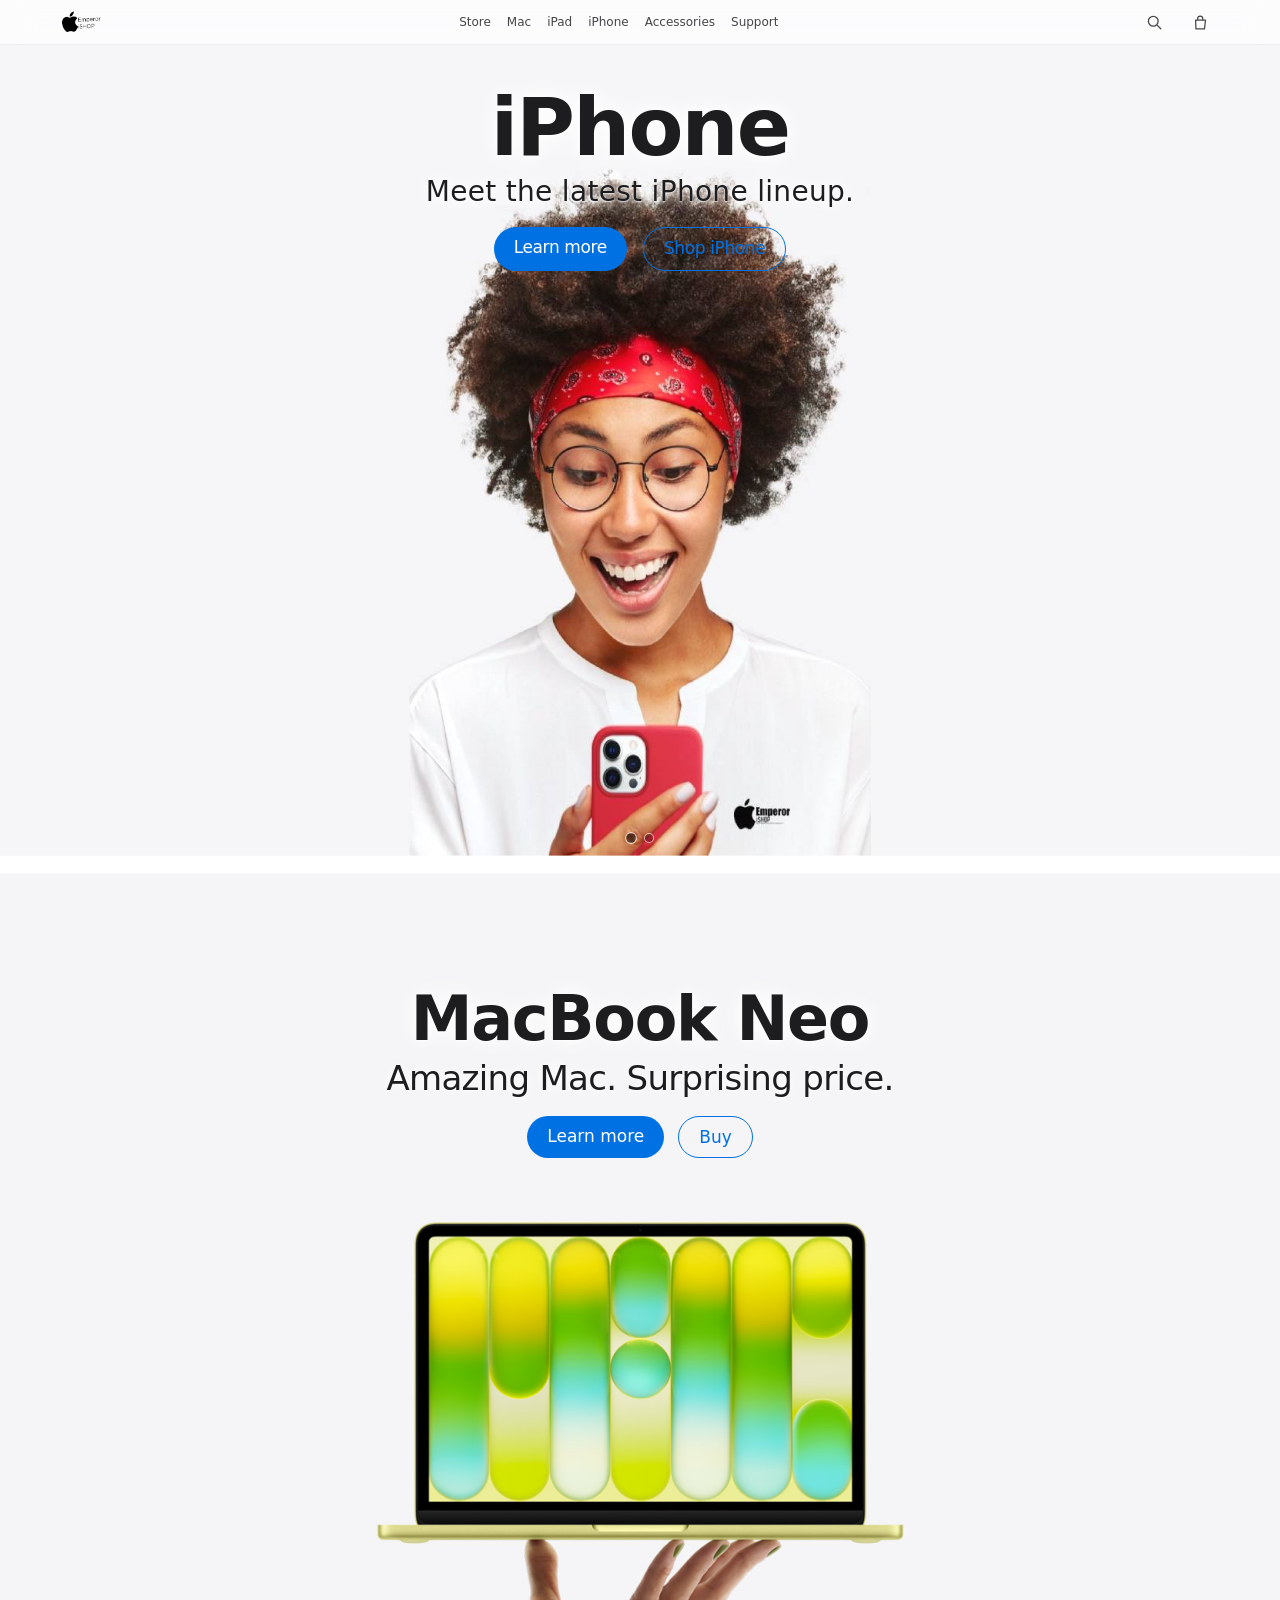
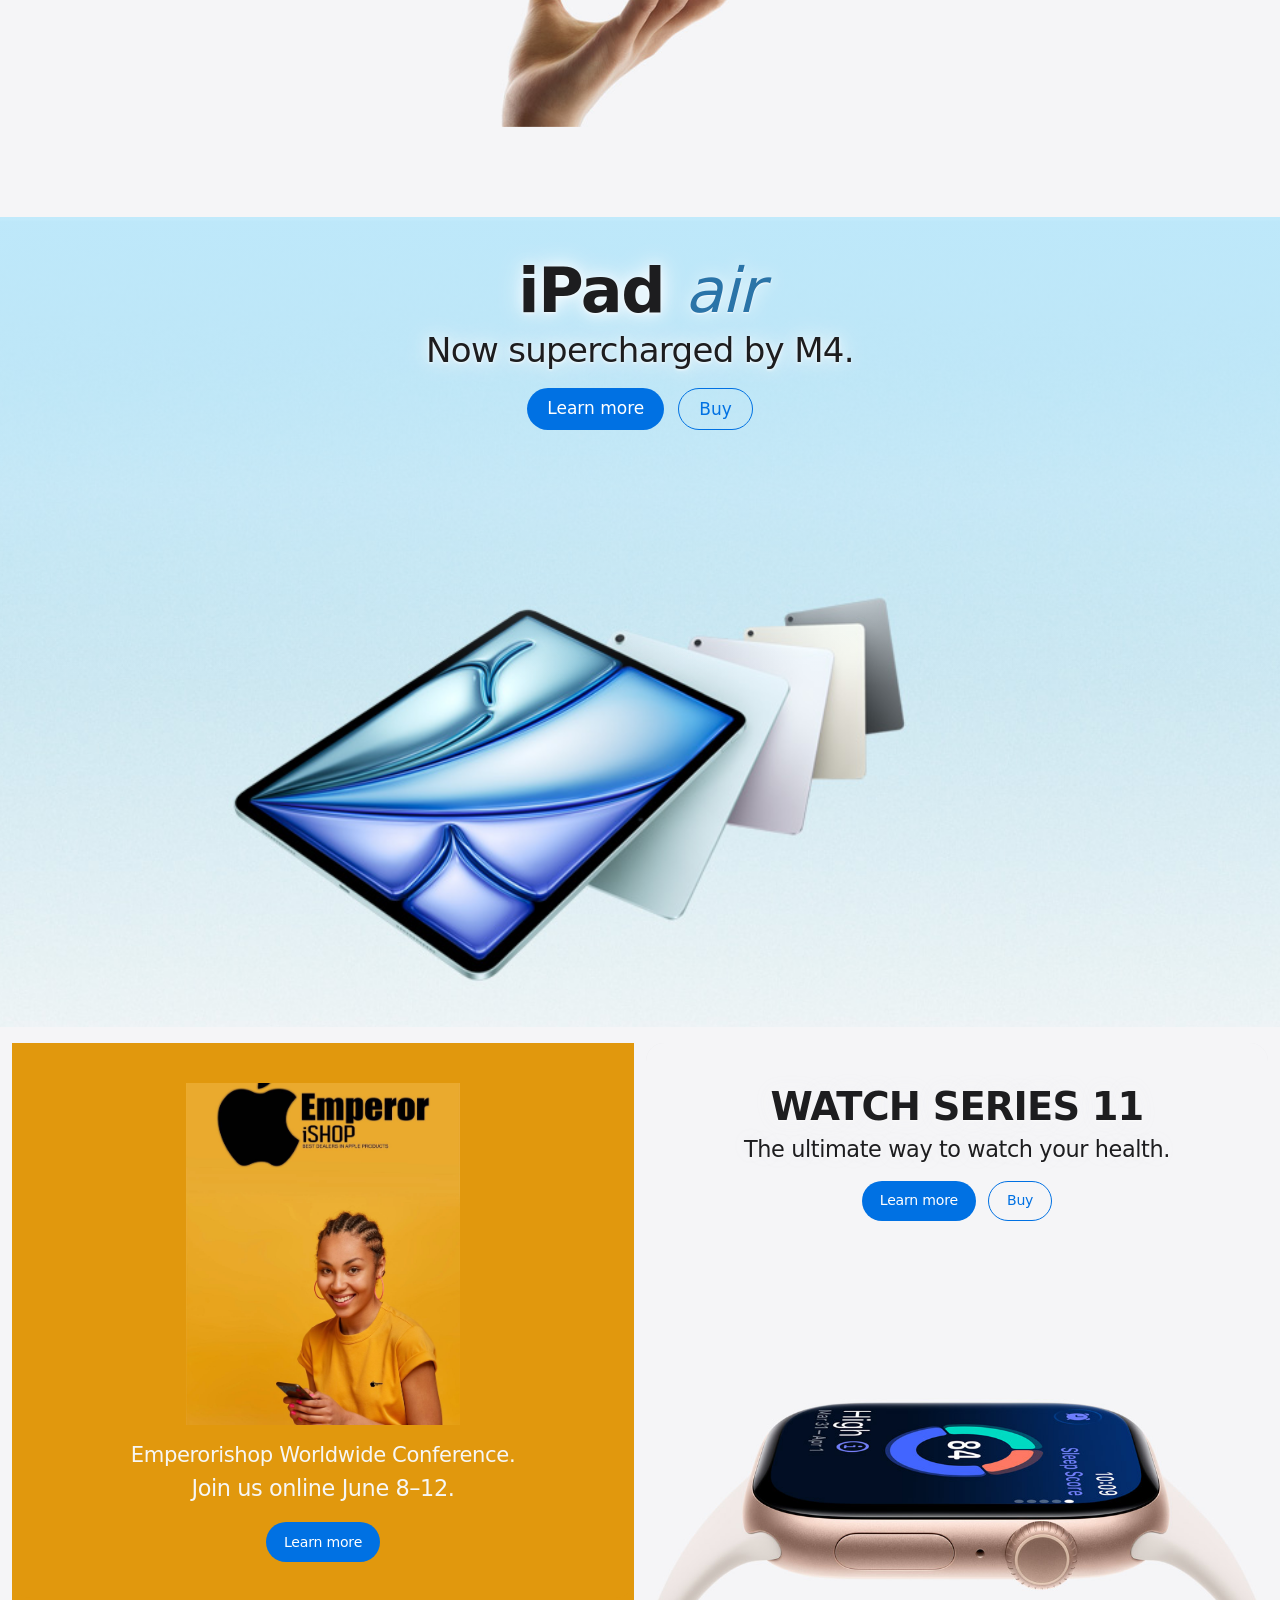
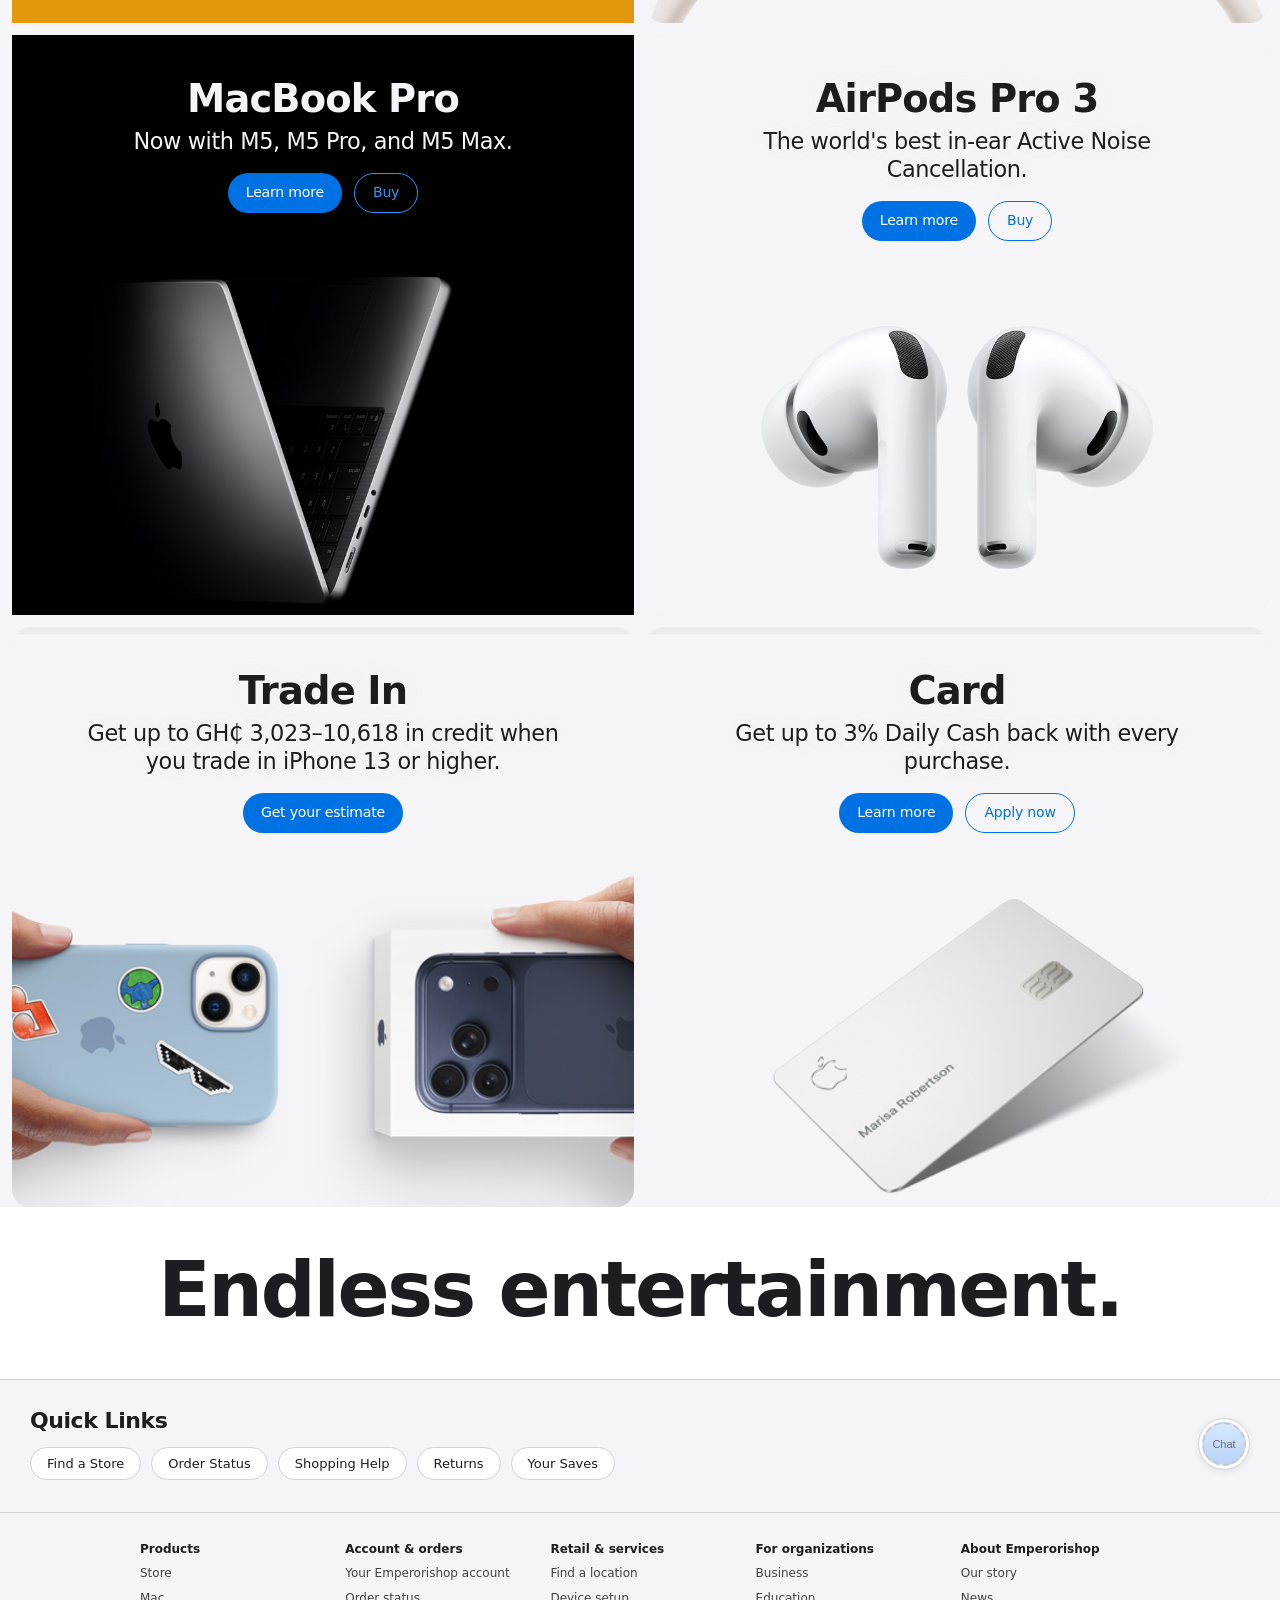
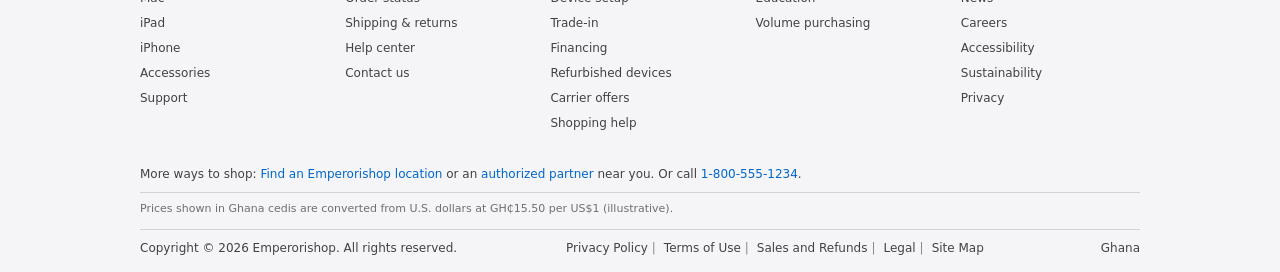
==== commit a3d88e92: "update pricing to ghs" ====
--- a/index.html
+++ b/index.html
@@ -293,7 +293,7 @@
             </div>
             <div class="promo-copy">
               <h3>Trade In</h3>
-              <p>Get up to $195-$685 in credit when you trade in iPhone 13 or higher.</p>
+              <p>Get up to GH₵&nbsp;3,023–10,618 in credit when you trade in iPhone 13 or higher.</p>
               <a href="#" class="btn btn-primary btn-small">Get your estimate</a>
             </div>
           </div>
@@ -404,6 +404,9 @@
           <a href="#">authorized partner</a> near you. Or call
           <a href="tel:+18005551234">1-800-555-1234</a>.
         </div>
+        <p class="footer-pricing-note">
+          Prices shown in Ghana cedis are converted from U.S. dollars at GH₵15.50 per US$1 (illustrative).
+        </p>
 
         <div class="footer-legal">
           <p>Copyright © 2026 Emperorishop. All rights reserved.</p>
--- a/styles.css
+++ b/styles.css
@@ -1004,6 +1004,15 @@
 .footer-shop-note a {
   color: #0066cc;
   text-decoration: none;
+}
+
+.footer-pricing-note {
+  margin: 0;
+  padding: 8px 0 12px;
+  border-bottom: 1px solid #d2d2d7;
+  font-size: 11px;
+  line-height: 1.4;
+  color: #6e6e73;
 }
 
 .footer-legal {
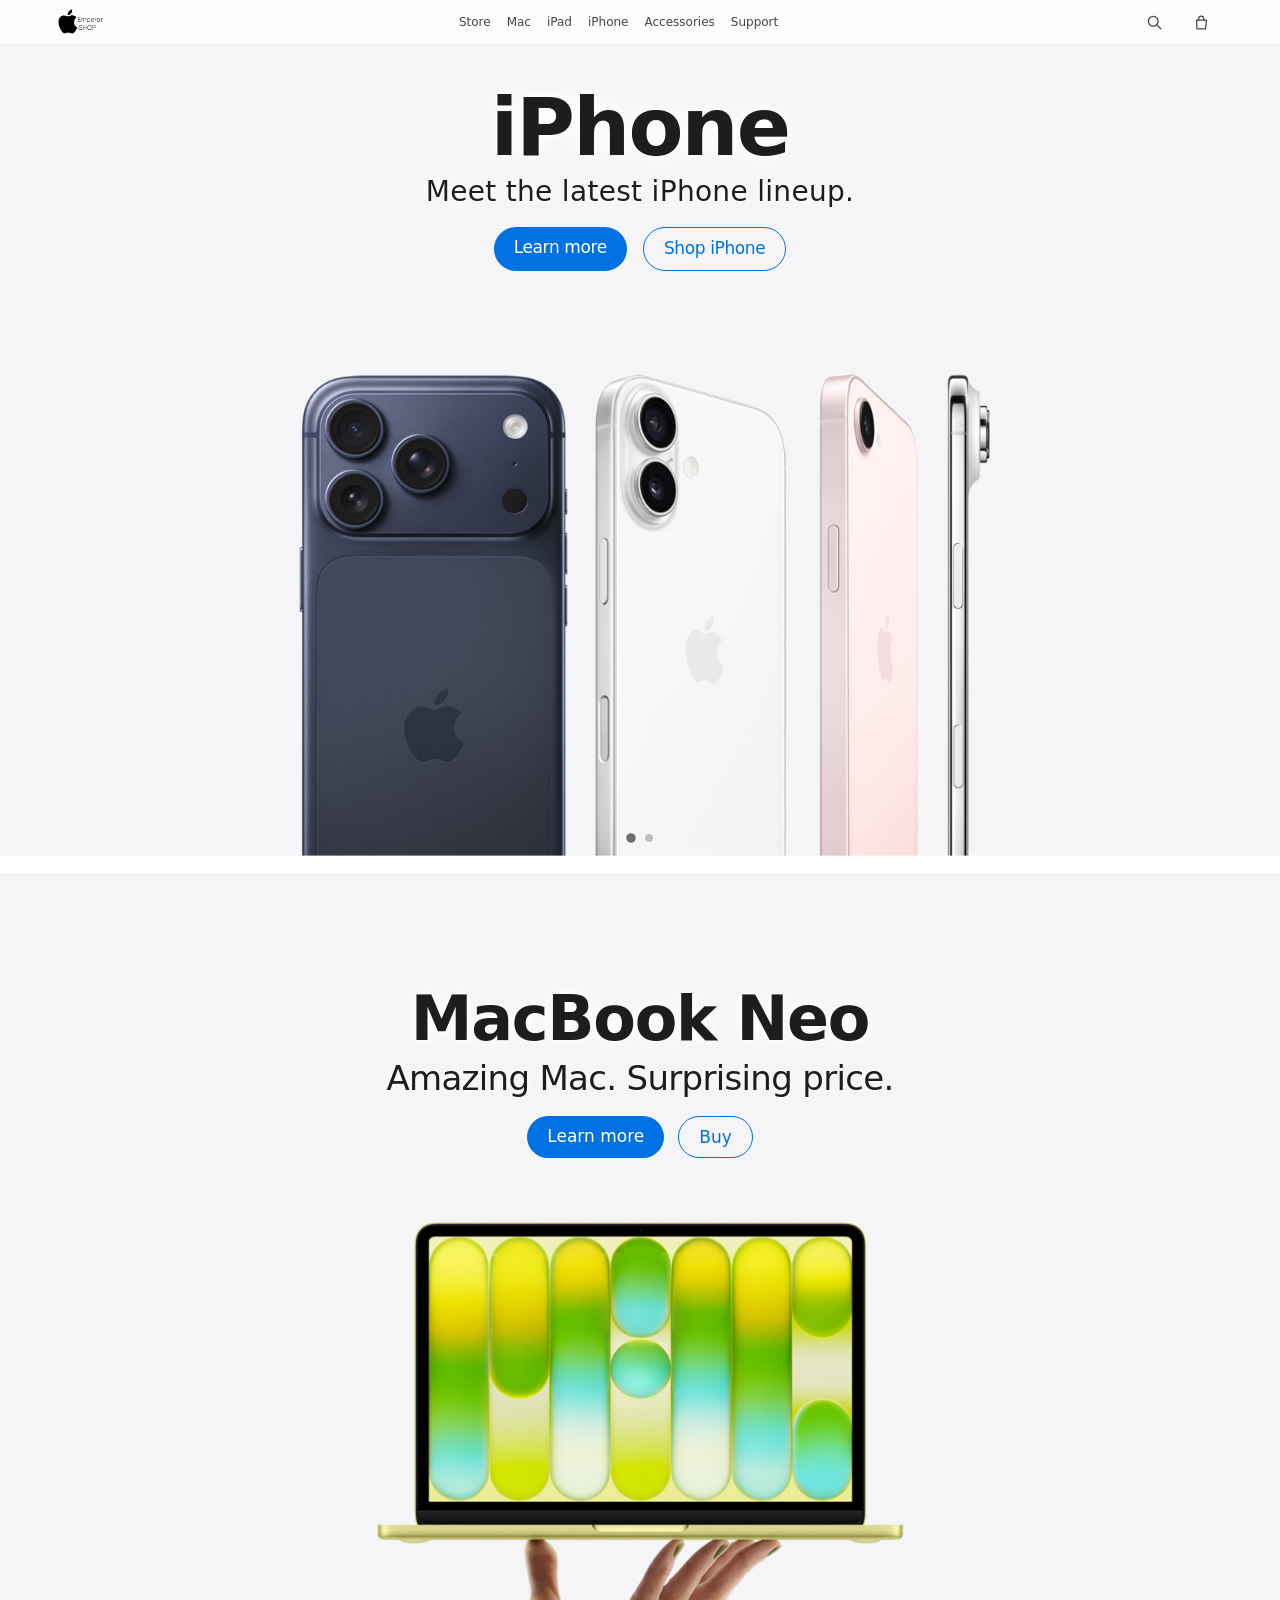
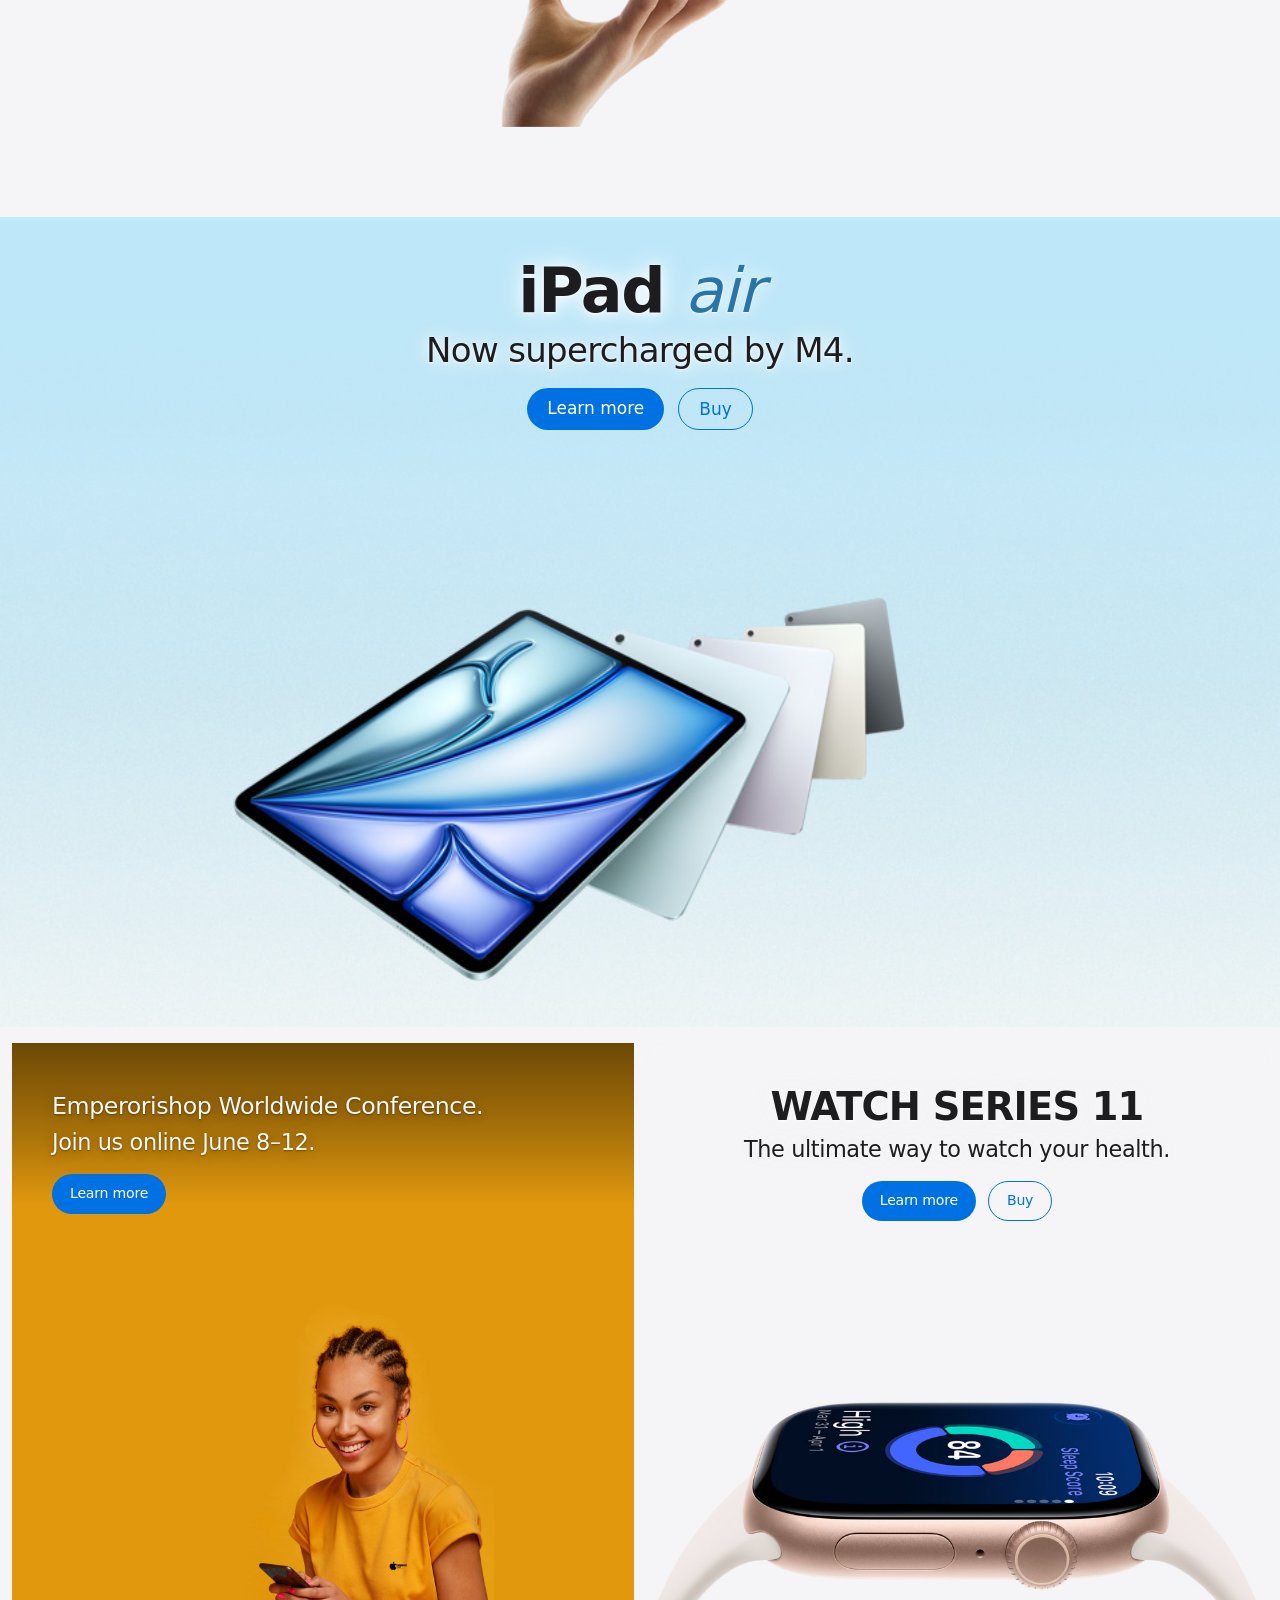
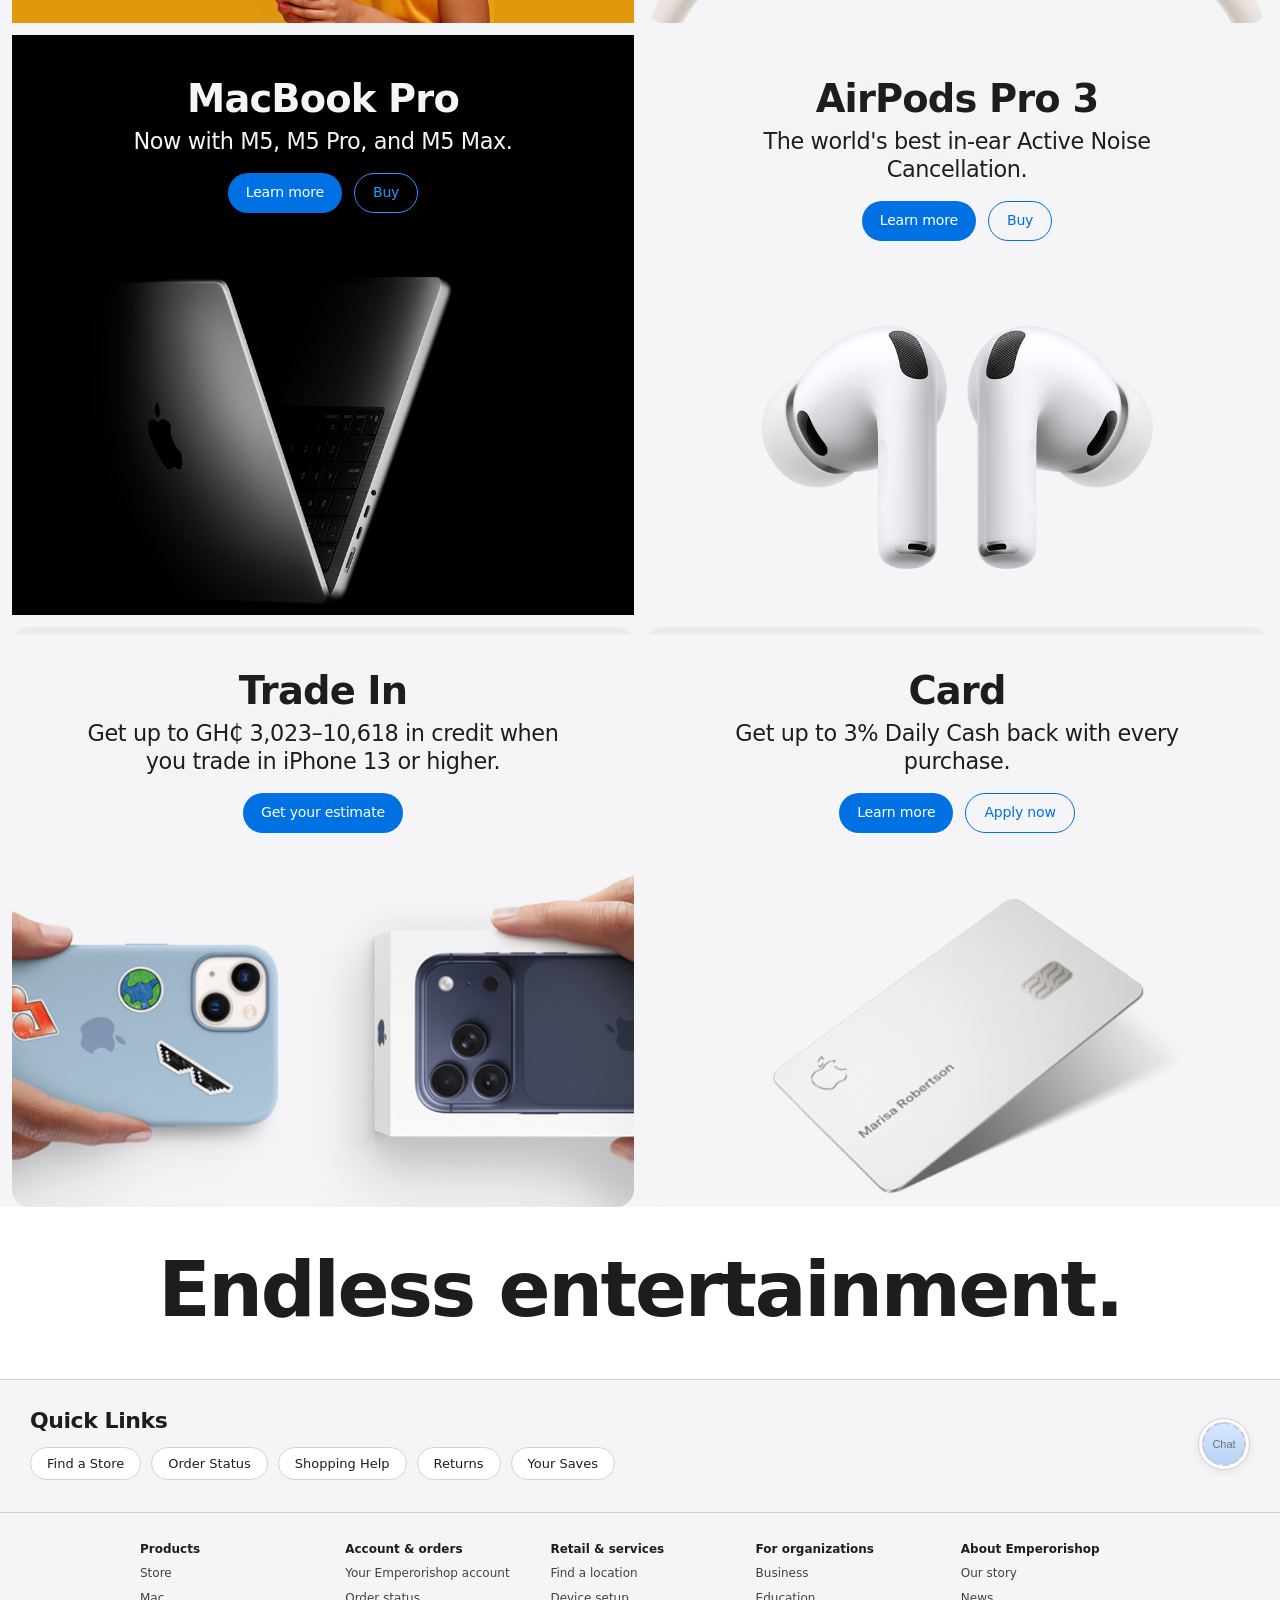
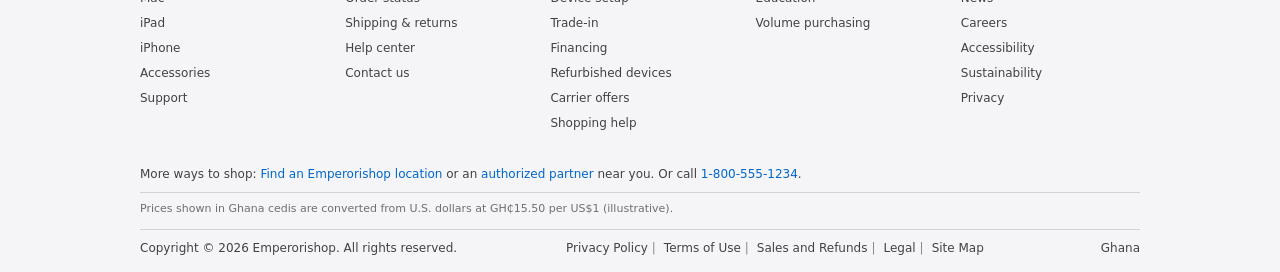
==== commit 6e9b3e44: "Update hero carousel interval to 2500ms for improved user experience; swap image assets in index.htm" ====
--- a/index.html
+++ b/index.html
@@ -80,7 +80,7 @@
                 <div class="hero-iphone-slide" id="hero-slide-0" role="tabpanel" aria-labelledby="hero-tab-0">
                   <img
                     class="hero-photo hero-photo-iphone hero-iphone-slide-img"
-                    src="./images/afro_lady.jpg"
+                    src="./images/iPhone%20lineup%20image.jpg"
                     alt="Latest iPhone lineup"
                     width="980"
                     height="560"
@@ -90,7 +90,7 @@
                 <div class="hero-iphone-slide" id="hero-slide-1" role="tabpanel" aria-labelledby="hero-tab-1">
                   <img
                     class="hero-photo hero-photo-iphone hero-iphone-slide-img"
-                    src="./images/iPhone%20lineup%20image.jpg"
+                    src="./images/afro_lady.jpg"
                     alt="Emperorishop customer with iPhone"
                     width="980"
                     height="560"
@@ -190,12 +190,12 @@
       </section>
 
       <section class="promo-grid" aria-label="Featured promotions">
-        <article class="promo-card promo-yellow promo-stack" aria-label="WWDC26">
-          <div class="promo-card-stage">
-            <div class="promo-image">
-              <img
-                class="promo-photo"
-                src="./images/lady_with_yellow_background.JPG"
+        <article class="promo-card promo-yellow promo-stack promo-stack--overlay" aria-label="WWDC26">
+          <div class="promo-card-stage">
+            <div class="promo-image">
+              <img
+                class="promo-photo"
+                src="./images/lady_with_yellow_background.png"
                 alt="WWDC26 — Emperorishop Worldwide Conference"
                 width="800"
                 height="250"
--- a/styles.css
+++ b/styles.css
@@ -226,7 +226,7 @@
   inset: 0;
   width: 100%;
   height: 100%;
-  transition: transform 0.85s cubic-bezier(0.25, 0.1, 0.25, 1);
+  transition: transform 0.6s cubic-bezier(0.25, 0.1, 0.25, 1);
   will-change: transform;
 }
 
@@ -737,8 +737,8 @@
   transform-origin: 50% 75%;
 }
 
-/* Per-tile crops (order: WWDC, Watch, MacBook Pro, AirPods) */
-.promo-grid .promo-card:nth-child(1) .promo-photo {
+/* Per-tile crops (order: WWDC, Watch, MacBook Pro, AirPods) — WWDC overlay uses its own rules */
+.promo-grid .promo-card:nth-child(1):not(.promo-stack--overlay) .promo-photo {
   object-position: 50% 38%;
   transform: translateY(2%) scale(1.04);
   transform-origin: 50% 45%;
@@ -822,6 +822,80 @@
   margin-top: 20px;
 }
 
+/* WWDC overlay: copy layered on image; larger artwork anchored bottom-right */
+.promo-card.promo-stack--overlay .promo-card-stage {
+  display: block;
+  position: relative;
+  min-height: min(72vw, 580px);
+  overflow: hidden;
+  text-align: left;
+  border-radius: 0 0 18px 18px;
+}
+
+.promo-card.promo-stack--overlay .promo-image {
+  position: absolute;
+  inset: 0;
+  width: 100%;
+  height: 100%;
+  padding: 0;
+  flex: unset;
+  background: #e1980d;
+}
+
+.promo-card.promo-stack--overlay .promo-photo {
+  position: absolute;
+  right: 0;
+  bottom: 0;
+  left: auto;
+  top: auto;
+  width: 172%;
+  height: 172%;
+  max-width: none;
+  max-height: none;
+  min-height: 0;
+  object-fit: cover;
+  object-position: 100% 100%;
+  transform: none;
+  transform-origin: 100% 100%;
+  display: block;
+}
+
+.promo-card.promo-stack--overlay .promo-copy {
+  position: absolute;
+  z-index: 2;
+  left: 0;
+  right: 0;
+  top: 0;
+  bottom: auto;
+  padding: clamp(22px, 4.2vw, 48px) clamp(22px, 4vw, 40px) clamp(20px, 3.5vw, 36px);
+  margin: 0;
+  max-width: none;
+  width: 100%;
+  box-sizing: border-box;
+  background: linear-gradient(
+    180deg,
+    rgba(0, 0, 0, 0.52) 0%,
+    rgba(0, 0, 0, 0.22) 48%,
+    transparent 78%
+  );
+  text-align: left;
+  pointer-events: none;
+}
+
+.promo-card.promo-stack--overlay .promo-copy p {
+  text-shadow:
+    0 1px 2px rgba(0, 0, 0, 0.35),
+    0 2px 14px rgba(0, 0, 0, 0.25);
+}
+
+.promo-card.promo-stack--overlay .promo-copy p:first-of-type {
+  font-size: clamp(19px, 1.85vw, 28px);
+}
+
+.promo-card.promo-stack--overlay .promo-copy > a.btn-small:only-of-type {
+  margin-top: 18px;
+}
+
 .promo-card.promo-stack.promo-dark .promo-copy p {
   text-shadow: none;
 }
@@ -1137,16 +1211,31 @@
     min-height: 0;
   }
 
+  .promo-card.promo-stack--overlay .promo-card-stage {
+    min-height: min(88vw, 540px);
+    border-radius: 0 0 16px 16px;
+  }
+
   .promo-card.promo-stack .promo-image {
     padding: 32px 24px 6px;
   }
 
+  .promo-card.promo-stack--overlay .promo-image {
+    padding: 0;
+  }
+
   .promo-card.promo-stack .promo-copy {
     padding: 12px 22px 34px;
   }
 
   .promo-grid .promo-card.promo-stack .promo-photo {
     max-height: min(40vh, 340px);
+  }
+
+  .promo-card.promo-stack--overlay .promo-photo {
+    max-height: none;
+    width: 172%;
+    height: 172%;
   }
 
   .promo-card .promo-copy {
@@ -1556,16 +1645,31 @@
     min-height: 0;
   }
 
+  .promo-card.promo-stack--overlay .promo-card-stage {
+    min-height: min(86vw, 520px);
+    border-radius: 0 0 16px 16px;
+  }
+
   .promo-card.promo-stack .promo-image {
     padding: 28px 20px 4px;
   }
 
+  .promo-card.promo-stack--overlay .promo-image {
+    padding: 0;
+  }
+
   .promo-card.promo-stack .promo-copy {
     padding: 10px 20px 32px;
   }
 
   .promo-grid .promo-card.promo-stack .promo-photo {
     max-height: min(42vh, 320px);
+  }
+
+  .promo-card.promo-stack--overlay .promo-photo {
+    max-height: none;
+    width: 172%;
+    height: 172%;
   }
 
   .promo-card .promo-copy {
@@ -1680,8 +1784,17 @@
     min-height: 0;
   }
 
+  .promo-card.promo-stack--overlay .promo-card-stage {
+    min-height: min(92vw, 480px);
+    border-radius: 0 0 14px 14px;
+  }
+
   .promo-card.promo-stack .promo-image {
     padding: 24px max(16px, env(safe-area-inset-right)) 4px max(16px, env(safe-area-inset-left));
+  }
+
+  .promo-card.promo-stack--overlay .promo-image {
+    padding: 0;
   }
 
   .promo-card.promo-stack .promo-copy {
@@ -1689,8 +1802,19 @@
     max-width: 100%;
   }
 
+  .promo-card.promo-stack--overlay .promo-copy {
+    padding: clamp(18px, 4vw, 28px) max(18px, env(safe-area-inset-right)) clamp(16px, 3vw, 24px)
+      max(18px, env(safe-area-inset-left));
+  }
+
   .promo-grid .promo-card.promo-stack .promo-photo {
     max-height: min(46vh, 300px);
+  }
+
+  .promo-card.promo-stack--overlay .promo-photo {
+    max-height: none;
+    width: 168%;
+    height: 168%;
   }
 
   .promo-card.promo-stack .promo-copy p:first-of-type {
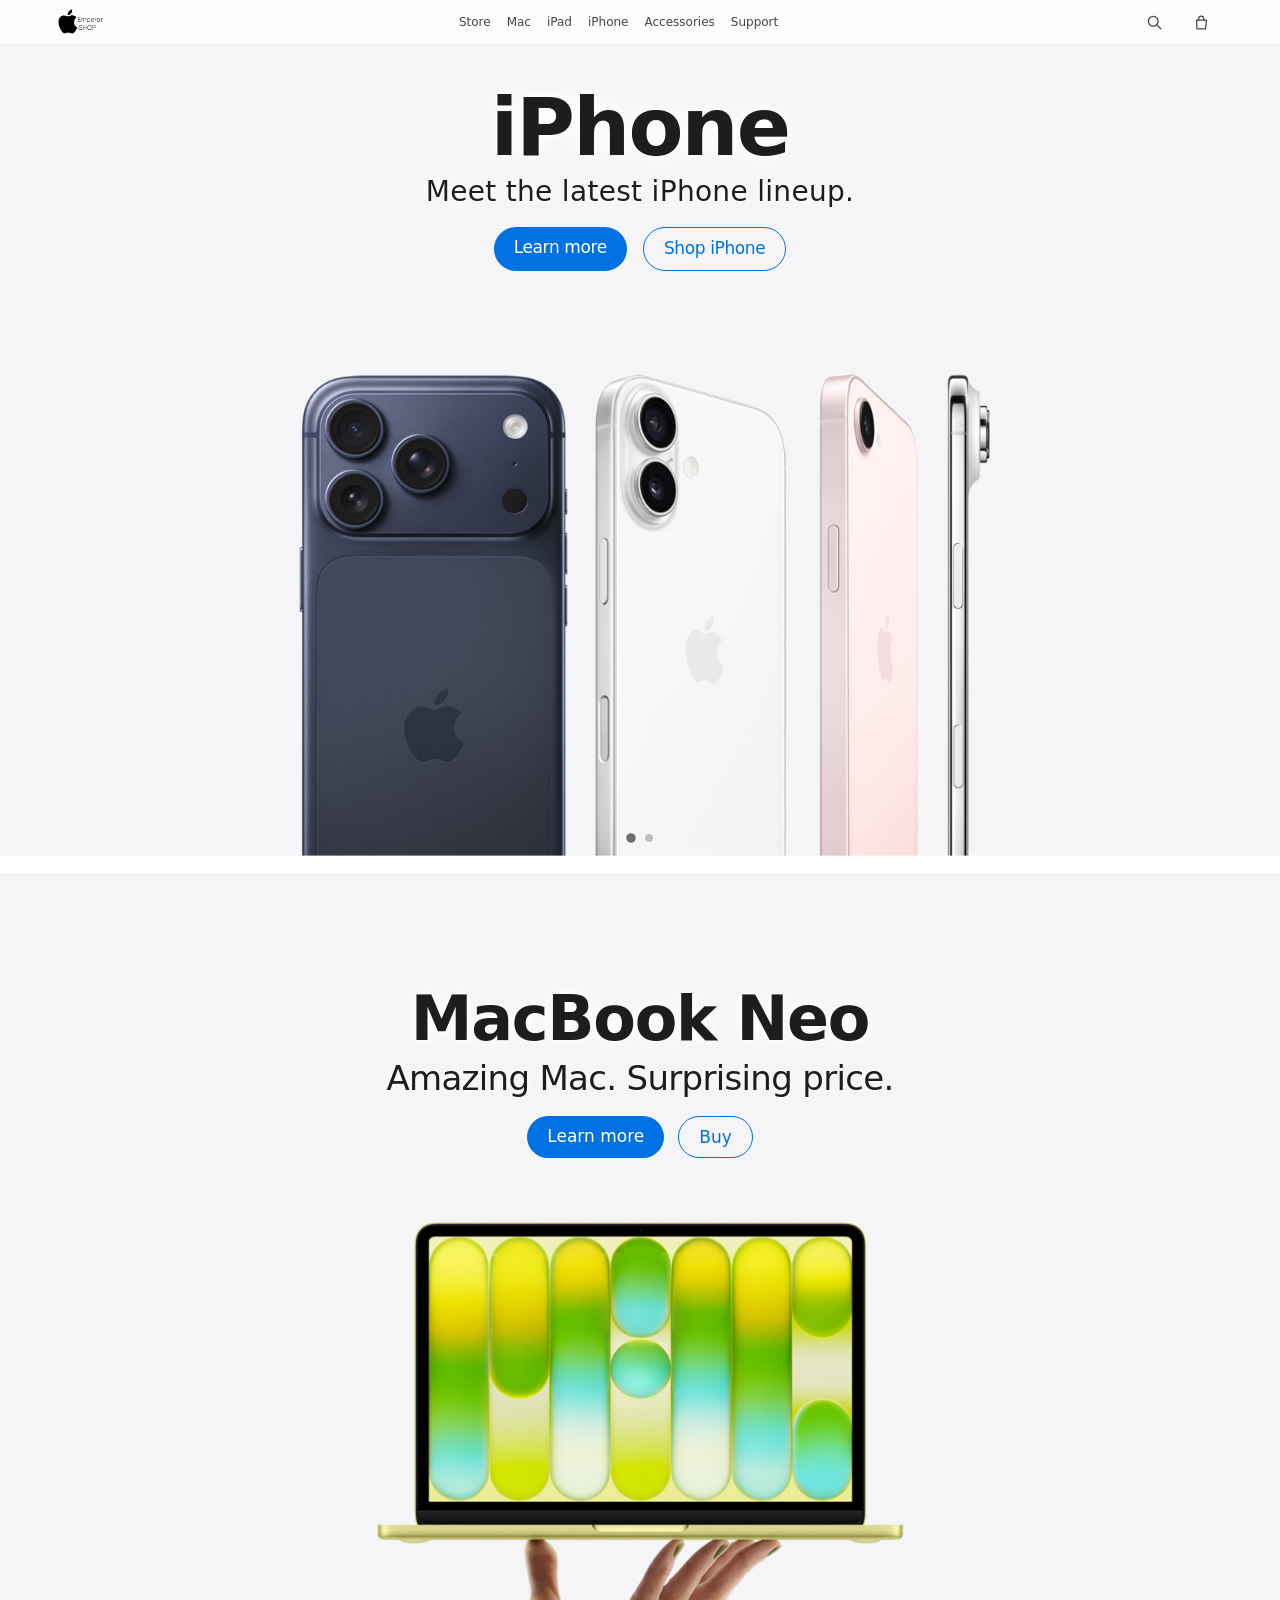
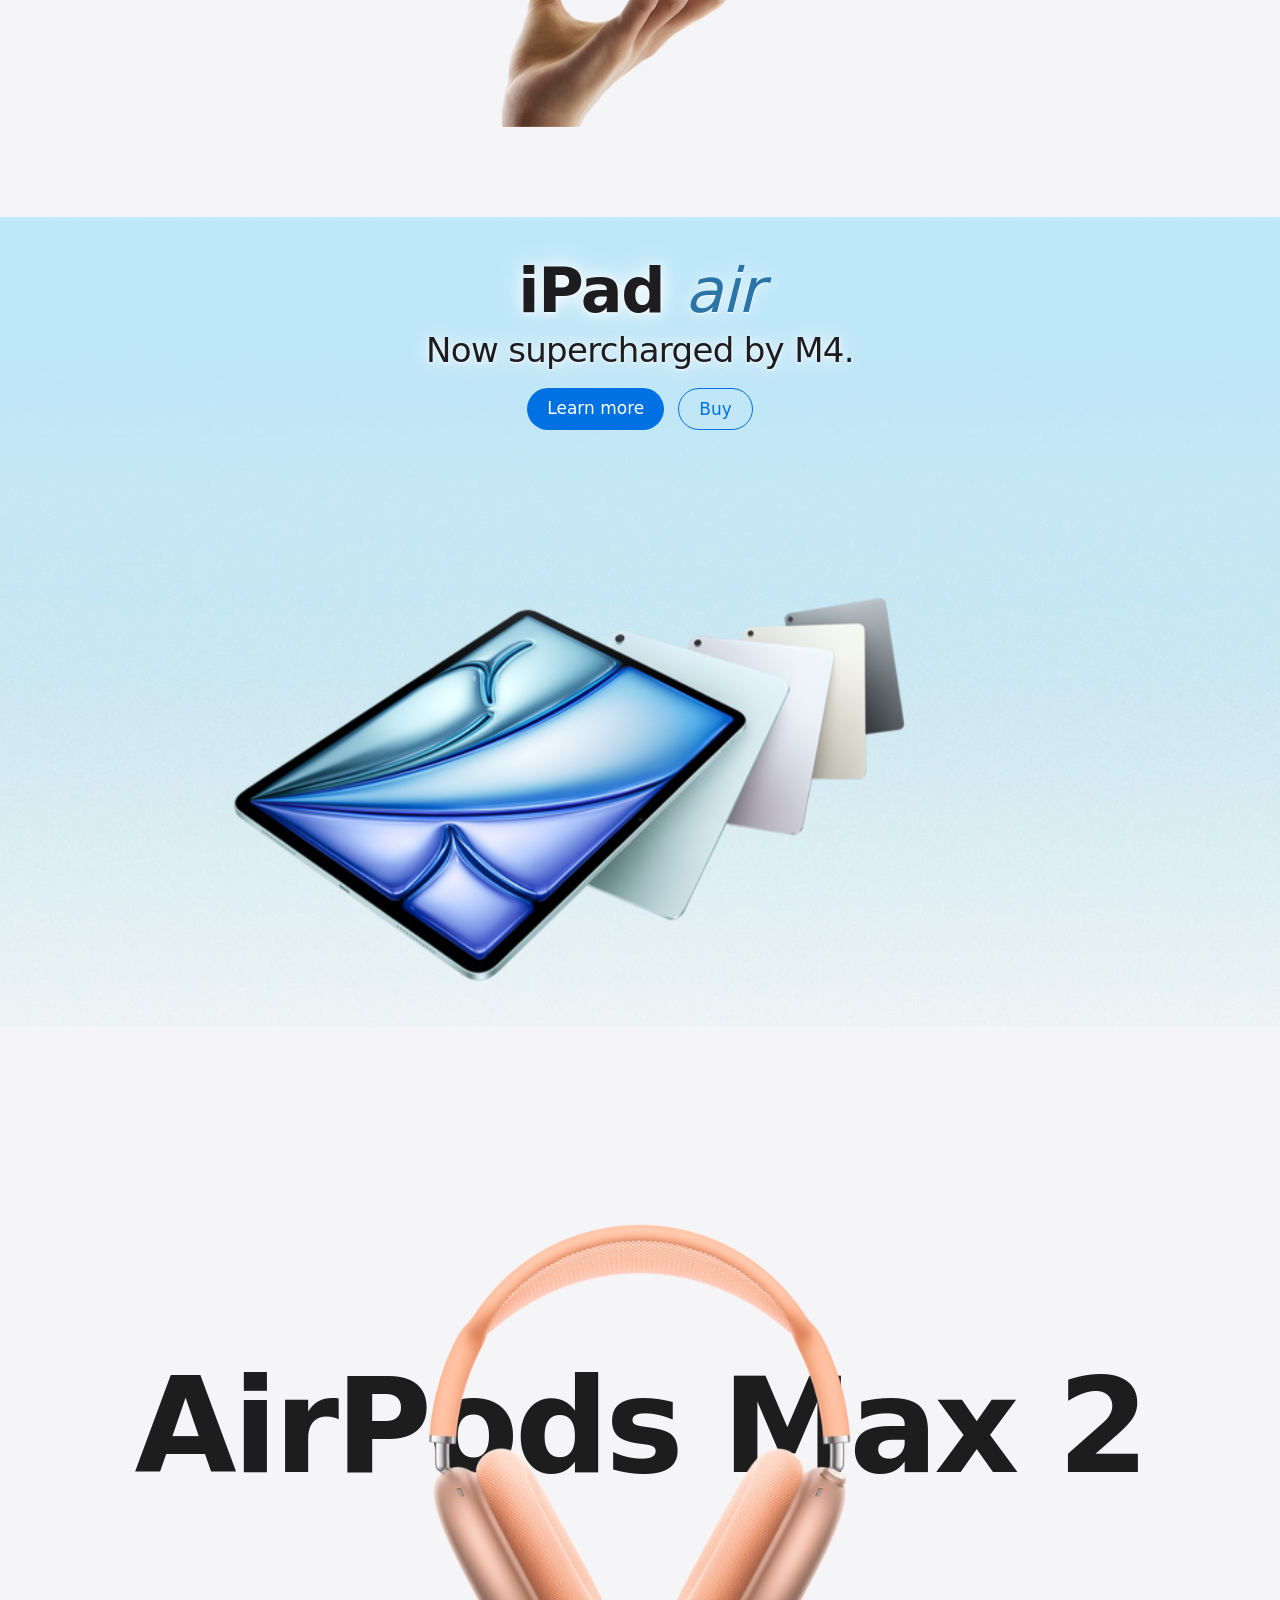
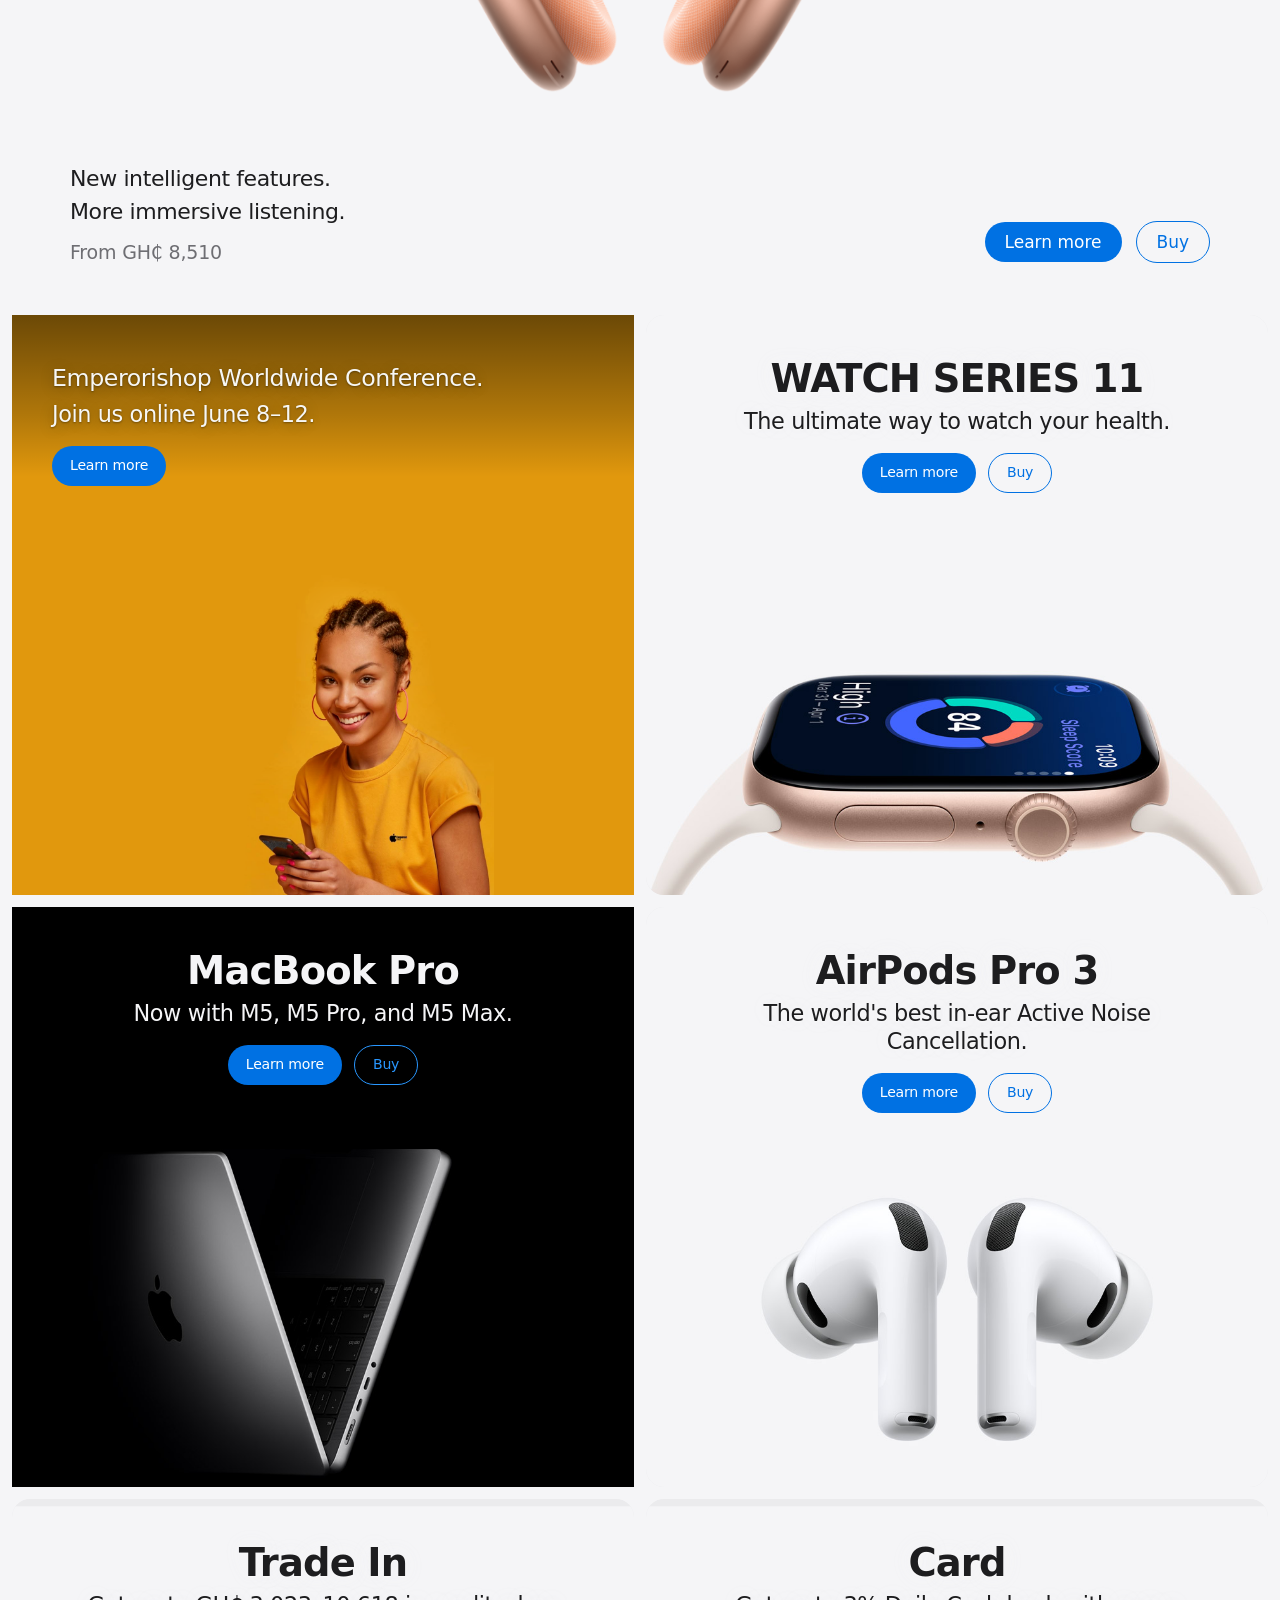
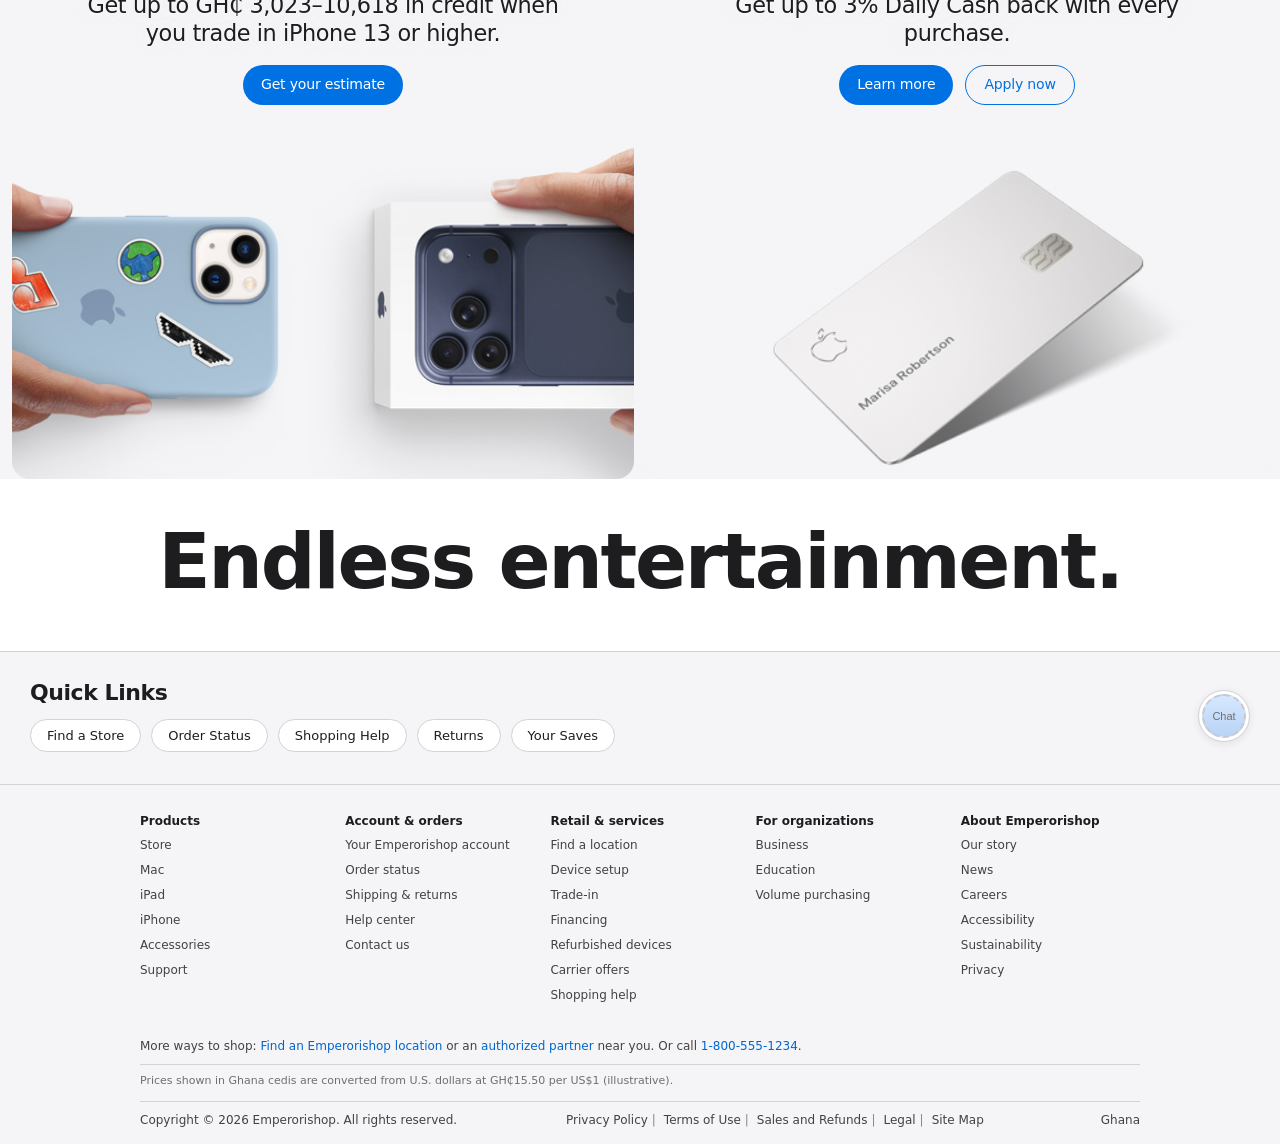
==== commit 29995027: "Add AirPods Max 2 section to index.html with corresponding CSS styles; update JavaScript inclusion f" ====
--- a/index.html
+++ b/index.html
@@ -189,6 +189,39 @@
         </div>
       </section>
 
+      <section class="hero hero-airpods-max" aria-labelledby="airpods-max-heading">
+        <div class="airpods-max-shell">
+          <div class="airpods-max-stage">
+            <h2 id="airpods-max-heading" class="hero-visually-hidden">AirPods Max 2</h2>
+            <div class="airpods-max-center">
+              <p class="airpods-max-bg-title" aria-hidden="true">AirPods Max 2</p>
+              <div class="airpods-max-visual">
+                <img
+                  id="airpodsMaxHeroImg"
+                  class="airpods-max-photo"
+                  src="./images/airpods_max_orange.png"
+                  alt="AirPods Max 2 in orange finish"
+                  width="900"
+                  height="600"
+                  decoding="async"
+                />
+              </div>
+            </div>
+            <div class="airpods-max-bar">
+              <div class="airpods-max-copy">
+                <p class="airpods-max-tagline">New intelligent features.</p>
+                <p class="airpods-max-tagline">More immersive listening.</p>
+                <p class="airpods-max-price">From GH₵&nbsp;8,510</p>
+              </div>
+              <div class="airpods-max-cta">
+                <a href="#" class="btn btn-primary">Learn more</a>
+                <a href="#" class="btn btn-outline">Buy</a>
+              </div>
+            </div>
+          </div>
+        </div>
+      </section>
+
       <section class="promo-grid" aria-label="Featured promotions">
         <article class="promo-card promo-yellow promo-stack promo-stack--overlay" aria-label="WWDC26">
           <div class="promo-card-stage">
@@ -424,5 +457,6 @@
     <script src="./nav.js" defer></script>
     <script src="./scroll-arrows.js" defer></script>
     <script src="./hero-iphone-carousel.js" defer></script>
+    <script src="./airpods-max-hero.js" defer></script>
   </body>
 </html>
--- a/styles.css
+++ b/styles.css
@@ -602,6 +602,166 @@
   text-shadow:
     0 0 18px rgba(255, 255, 255, 0.95),
     0 1px 2px rgba(255, 255, 255, 0.88);
+}
+
+/* AirPods Max 2 — headline behind product, color loop */
+.hero-airpods-max {
+  margin-top: 80px;
+  padding: 0 max(12px, env(safe-area-inset-right)) 0 max(12px, env(safe-area-inset-left));
+  text-align: center;
+  background: transparent;
+}
+
+.airpods-max-shell {
+  max-width: 1220px;
+  margin: 0 auto;
+}
+
+.airpods-max-stage {
+  position: relative;
+  display: flex;
+  flex-direction: column;
+  min-height: min(88vh, 920px);
+  background: transparent;
+  border: none;
+  border-radius: 0;
+  box-shadow: none;
+  overflow: visible;
+}
+
+.airpods-max-center {
+  position: relative;
+  flex: 1 1 auto;
+  min-height: min(62vh, 640px);
+  display: flex;
+  align-items: center;
+  justify-content: center;
+  padding: clamp(48px, 8vh, 100px) max(16px, env(safe-area-inset-right)) 0
+    max(16px, env(safe-area-inset-left));
+}
+
+.airpods-max-bg-title {
+  position: absolute;
+  left: 50%;
+  top: 50%;
+  transform: translate(-50%, -46%);
+  margin: 0;
+  padding: 0 12px;
+  font-size: clamp(40px, 11vw, 132px);
+  font-weight: 600;
+  letter-spacing: -0.03em;
+  line-height: 0.95;
+  color: #1d1d1d;
+  white-space: nowrap;
+  user-select: none;
+  pointer-events: none;
+  z-index: 1;
+}
+
+.airpods-max-visual {
+  position: relative;
+  z-index: 2;
+  width: min(92vw, 760px);
+  height: min(52vh, 520px);
+  margin: 0 auto;
+  display: flex;
+  align-items: center;
+  justify-content: center;
+}
+
+.airpods-max-photo {
+  width: 100%;
+  height: 100%;
+  object-fit: contain;
+  object-position: center center;
+  display: block;
+  transition: opacity 0.4s ease-in-out;
+  will-change: opacity;
+}
+
+@media (prefers-reduced-motion: reduce) {
+  .airpods-max-photo {
+    transition: none;
+  }
+}
+
+.airpods-max-bar {
+  position: relative;
+  z-index: 3;
+  margin-top: auto;
+  flex-shrink: 0;
+  display: flex;
+  flex-wrap: wrap;
+  align-items: flex-end;
+  justify-content: space-between;
+  gap: 20px 28px;
+  padding: clamp(16px, 3vh, 28px) clamp(22px, 3.5vw, 40px) clamp(28px, 4vh, 44px);
+  text-align: left;
+  background: transparent;
+}
+
+.airpods-max-copy {
+  flex: 1 1 220px;
+  min-width: min(100%, 280px);
+}
+
+.airpods-max-tagline {
+  margin: 0;
+  font-size: clamp(17px, 1.9vw, 22px);
+  line-height: 1.35;
+  font-weight: 500;
+  letter-spacing: -0.018em;
+  color: #1d1d1f;
+}
+
+.airpods-max-tagline + .airpods-max-tagline {
+  margin-top: 4px;
+}
+
+.airpods-max-price {
+  margin: 14px 0 0;
+  font-size: clamp(16px, 1.5vw, 19px);
+  font-weight: 500;
+  color: #6e6e73;
+  letter-spacing: -0.01em;
+}
+
+.airpods-max-cta {
+  display: flex;
+  flex-wrap: wrap;
+  align-items: center;
+  justify-content: flex-end;
+  gap: 12px 14px;
+  flex: 0 1 auto;
+}
+
+.airpods-max-cta .btn {
+  margin: 0;
+}
+
+@media (max-width: 734px) {
+  .airpods-max-bar {
+    flex-direction: column;
+    align-items: stretch;
+    justify-content: flex-start;
+    gap: 10px;
+    padding: 12px max(18px, env(safe-area-inset-right)) 20px max(18px, env(safe-area-inset-left));
+  }
+
+  .airpods-max-copy {
+    flex: 0 0 auto;
+    min-width: 0;
+  }
+
+  .airpods-max-cta {
+    justify-content: flex-start;
+    width: 100%;
+    margin-top: 0;
+  }
+
+  .airpods-max-price {
+    margin-top: 8px;
+  }
 }
 
 .promo-grid {
@@ -1200,6 +1360,23 @@
   .ipad-hero-photo {
     transform: translateY(6%) scale(1.08);
     transform-origin: 50% 62%;
+  }
+
+  .hero-airpods-max {
+    margin-top: 56px;
+  }
+
+  .airpods-max-stage {
+    min-height: min(86vh, 860px);
+  }
+
+  .airpods-max-center {
+    min-height: min(54vh, 580px);
+    padding-top: 40px;
+  }
+
+  .airpods-max-visual {
+    height: min(46vh, 460px);
   }
 
   .promo-card-stage {
@@ -1698,6 +1875,33 @@
   .hero-ipad-air .hero-copy p:not(.hero-subhead) {
     font-size: clamp(18px, 3.8vw, 26px);
   }
+
+  .hero-airpods-max {
+    margin-top: 36px;
+  }
+
+  .airpods-max-stage {
+    min-height: min(70vh, 600px);
+  }
+
+  .airpods-max-bg-title {
+    font-size: clamp(32px, 12vw, 72px);
+    white-space: normal;
+    text-align: center;
+    max-width: 96vw;
+    transform: translate(-50%, -42%);
+  }
+
+  .airpods-max-center {
+    min-height: min(42vh, 400px);
+    padding-top: 24px;
+    padding-bottom: 4px;
+  }
+
+  .airpods-max-visual {
+    width: min(94vw, 640px);
+    height: min(40vh, 380px);
+  }
 }
 
 @media (max-width: 560px) {
@@ -1766,6 +1970,19 @@
   .hero-ipad-air .hero-copy p:not(.hero-subhead) {
     font-size: clamp(16px, 4.4vw, 21px);
     margin-top: 6px;
+  }
+
+  .airpods-max-bar {
+    gap: 8px;
+    padding: 10px max(16px, env(safe-area-inset-right)) 16px max(16px, env(safe-area-inset-left));
+  }
+
+  .airpods-max-stage {
+    min-height: min(64vh, 540px);
+  }
+
+  .airpods-max-cta {
+    gap: 8px 10px;
   }
 
   .promo-grid {
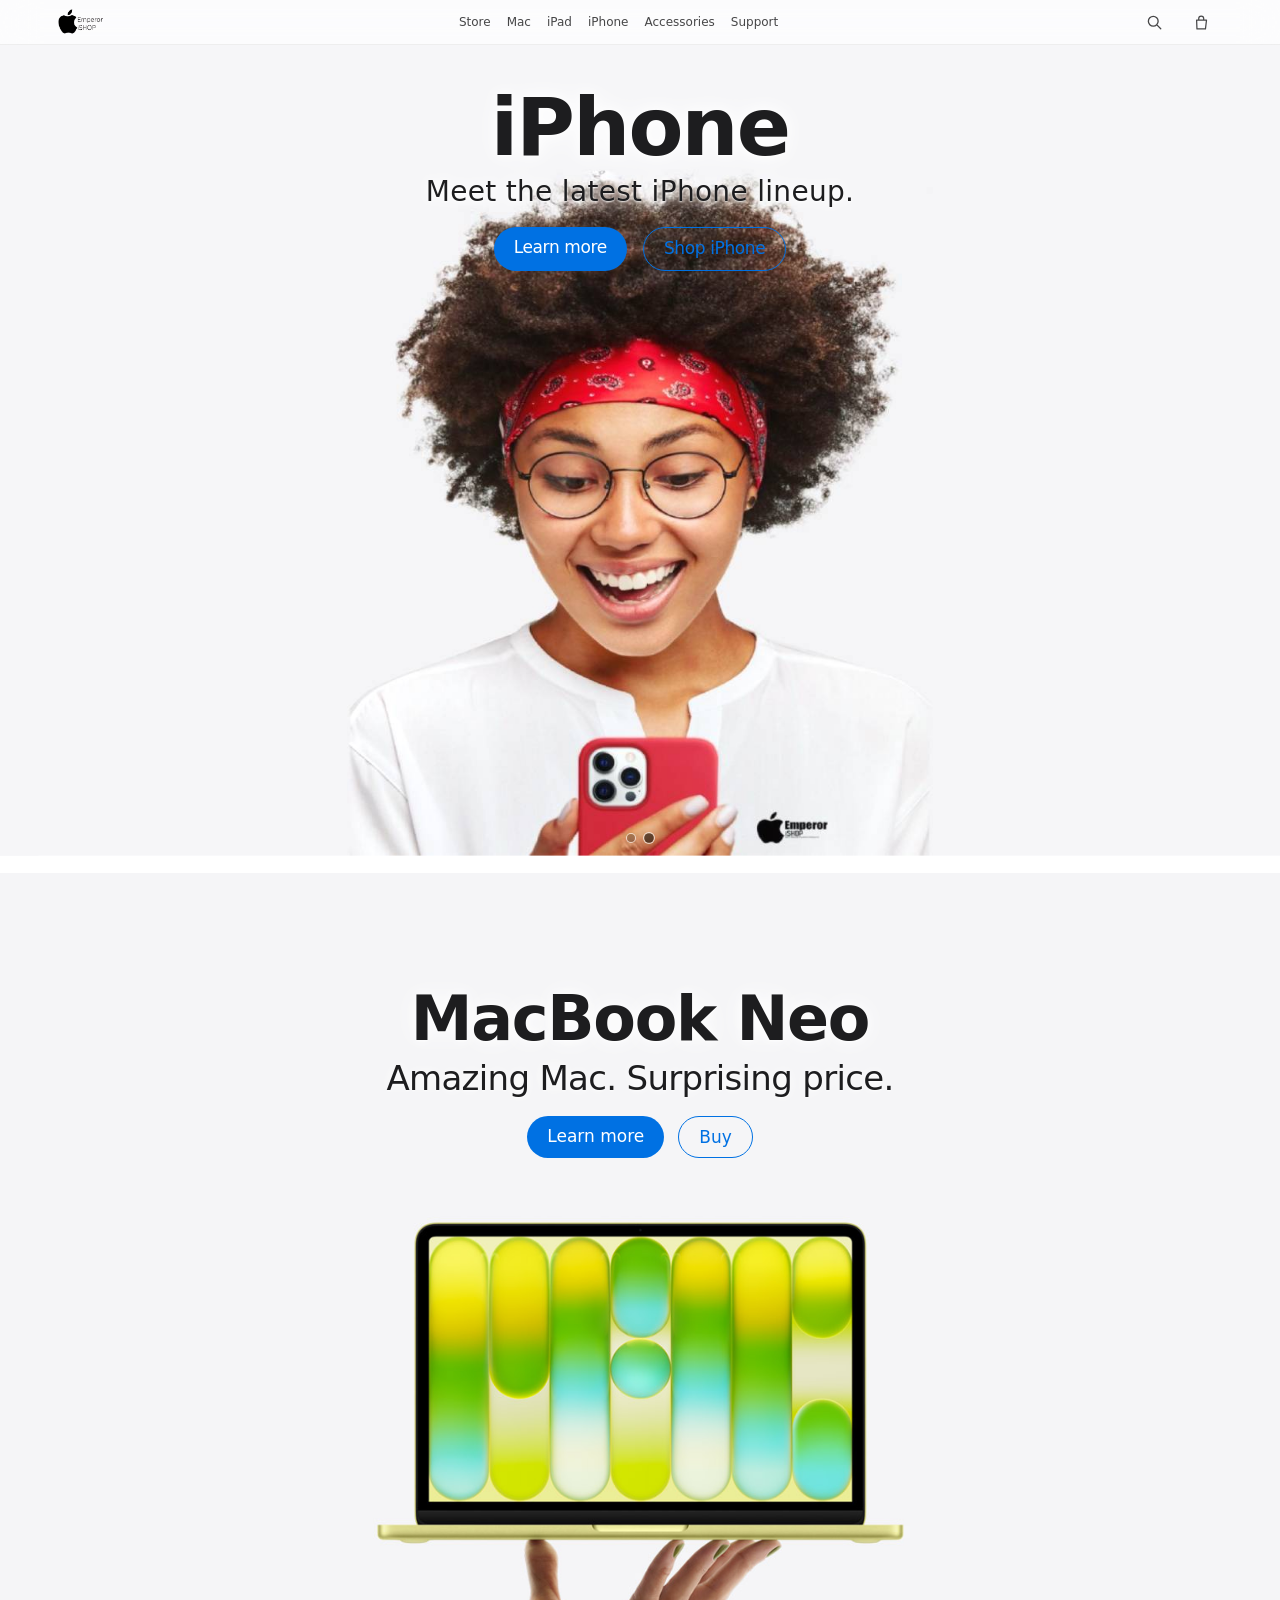
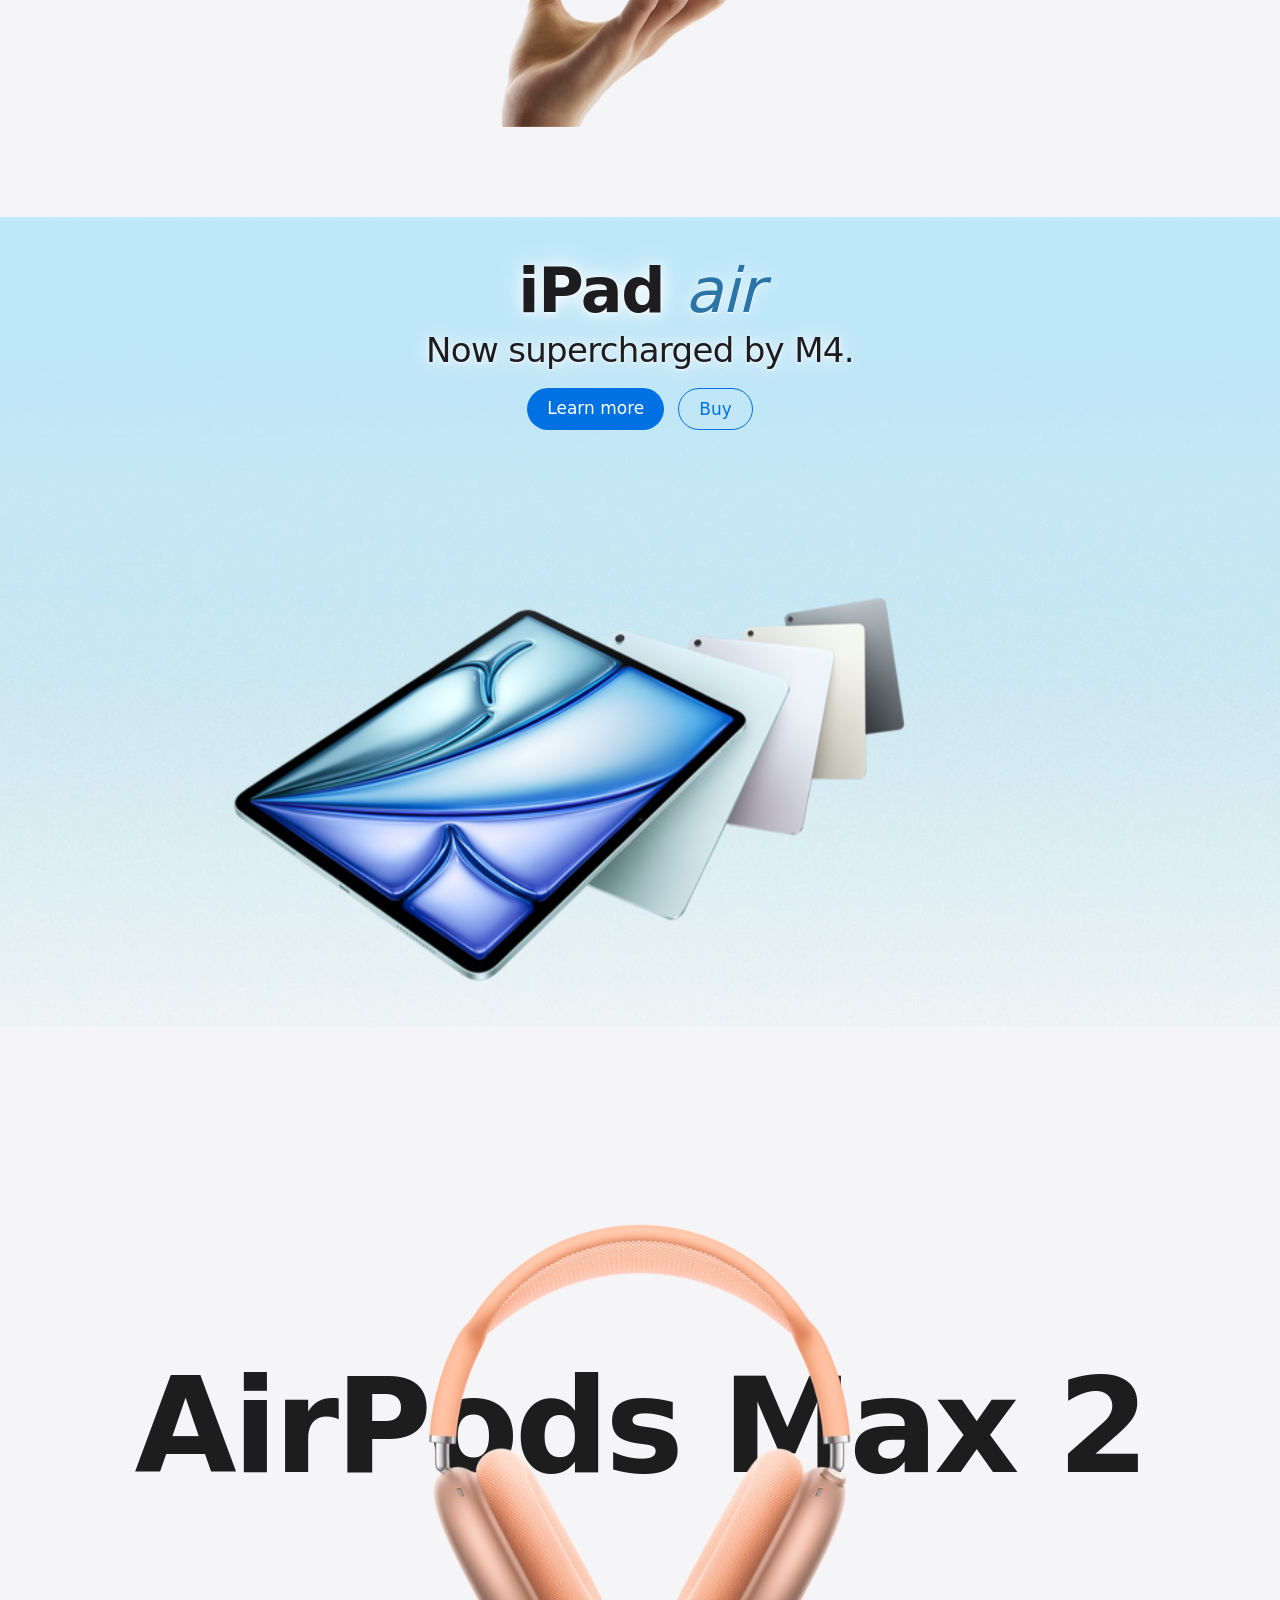
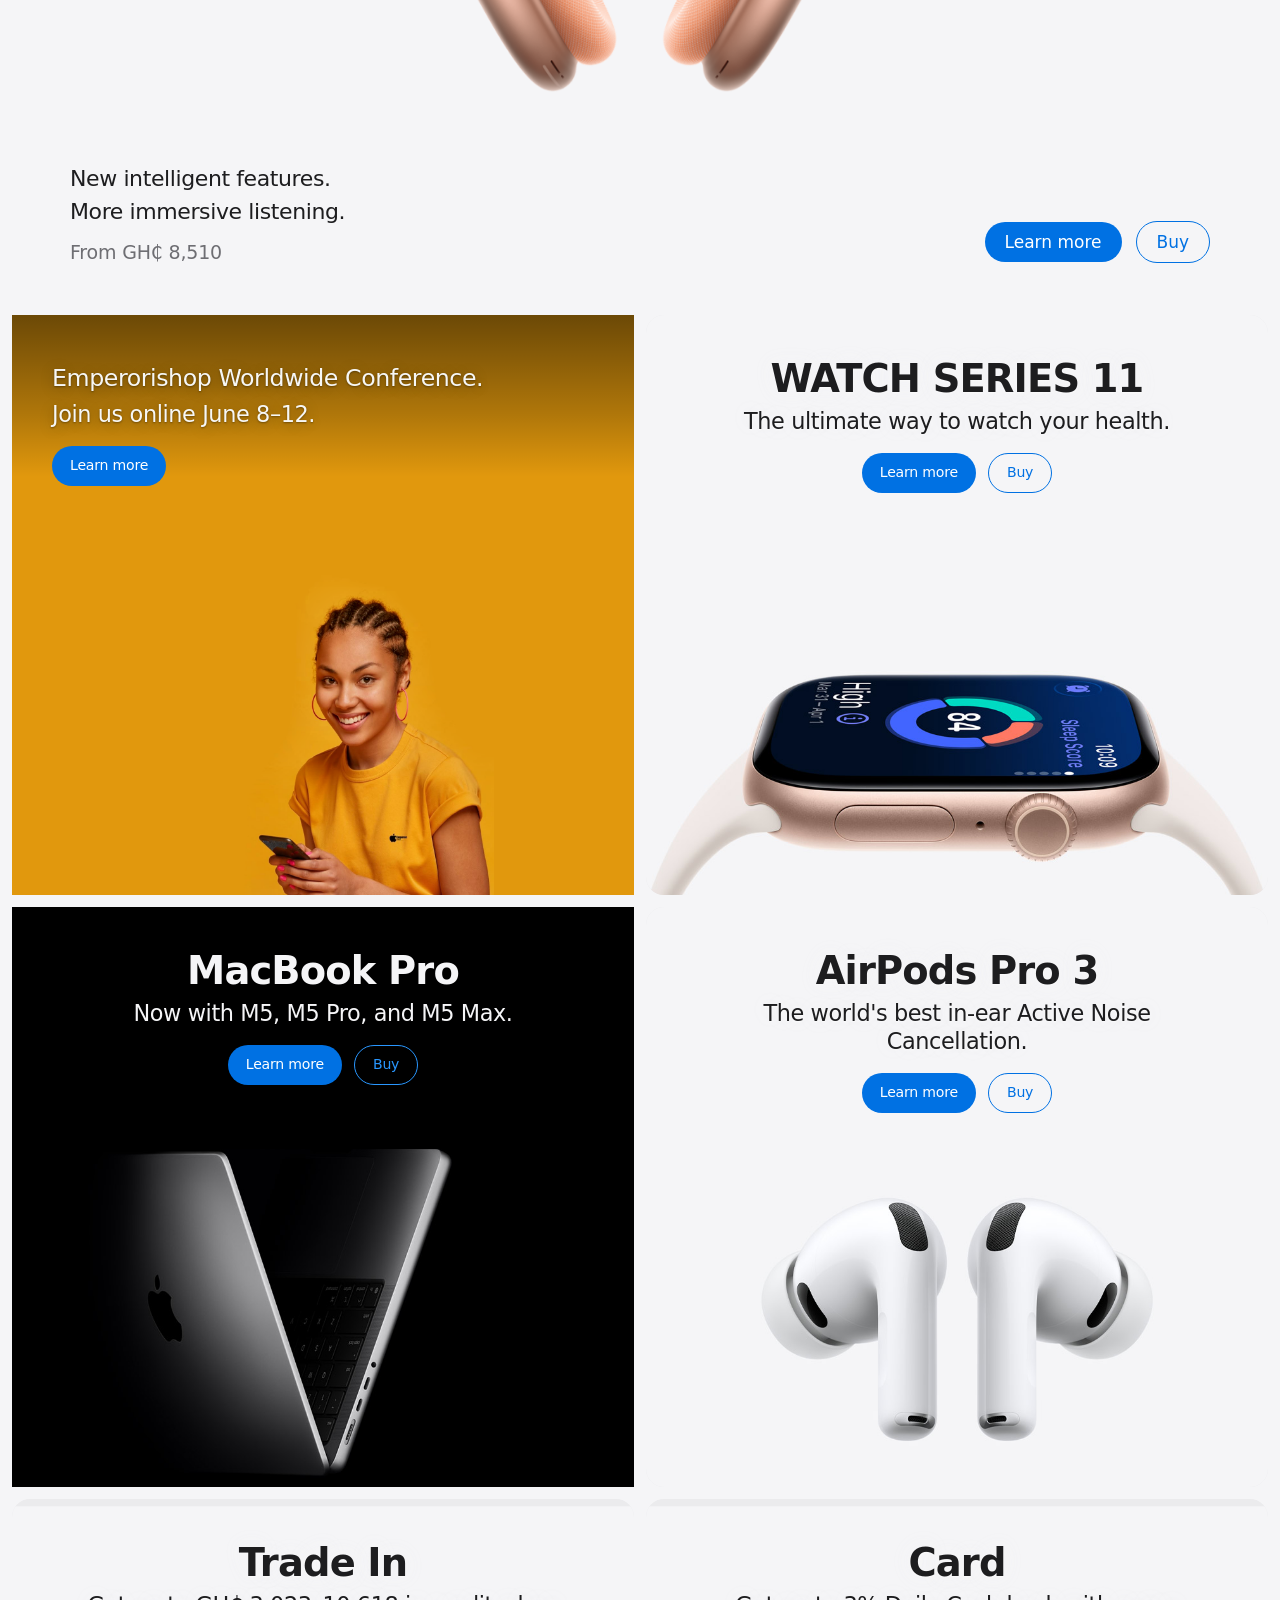
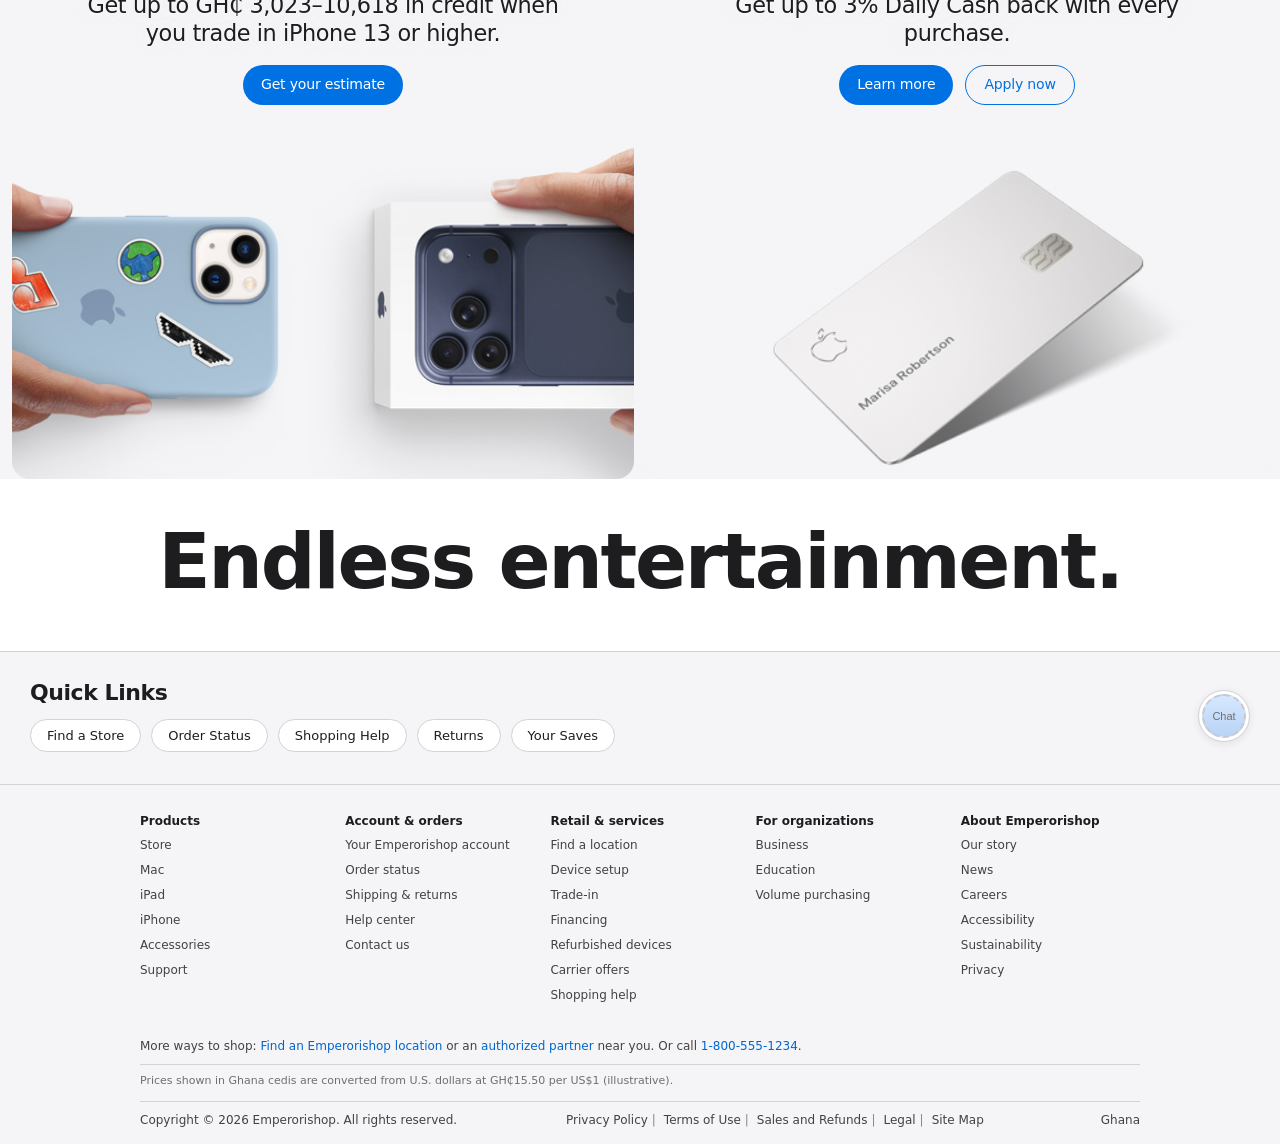
==== commit c740754d: "Update product links in index.html, mac/index.html, and store/index.html to direct users to the corr" ====
--- a/index.html
+++ b/index.html
@@ -156,8 +156,8 @@
               <h2>MacBook Neo</h2>
               <p>Amazing Mac. Surprising price.</p>
               <div class="hero-cta">
-                <a href="#" class="btn btn-primary">Learn more</a>
-                <a href="#" class="btn btn-outline">Buy</a>
+                <a href="./mac/" class="btn btn-primary">Learn more</a>
+                <a href="./buymacbook/" class="btn btn-outline">Buy</a>
               </div>
             </div>
           </div>
@@ -282,8 +282,8 @@
               <h3>MacBook Pro</h3>
               <p>Now with M5, M5 Pro, and M5 Max.</p>
               <div class="promo-cta">
-                <a href="#" class="btn btn-primary btn-small">Learn more</a>
-                <a href="#" class="btn btn-outline btn-small btn-outline-dark">Buy</a>
+                <a href="./mac/" class="btn btn-primary btn-small">Learn more</a>
+                <a href="./buymacbook/" class="btn btn-outline btn-small btn-outline-dark">Buy</a>
               </div>
             </div>
           </div>
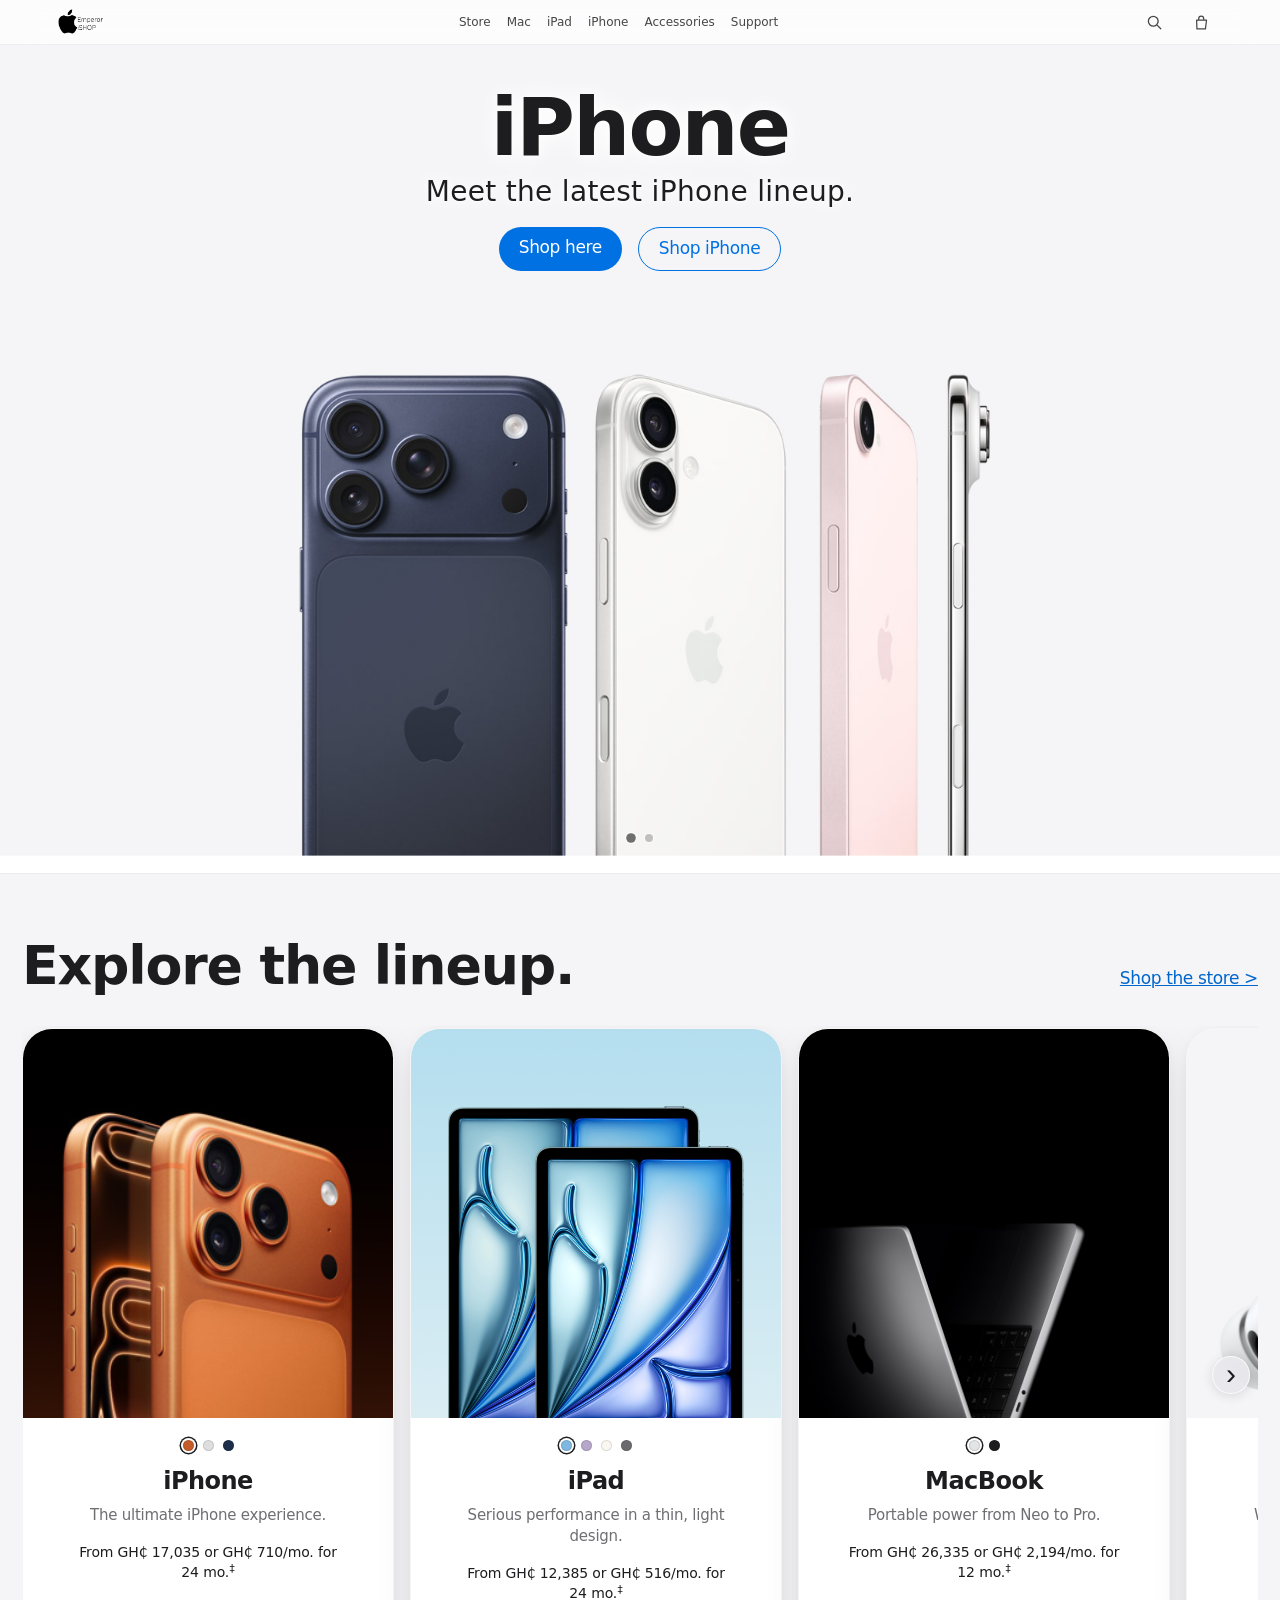
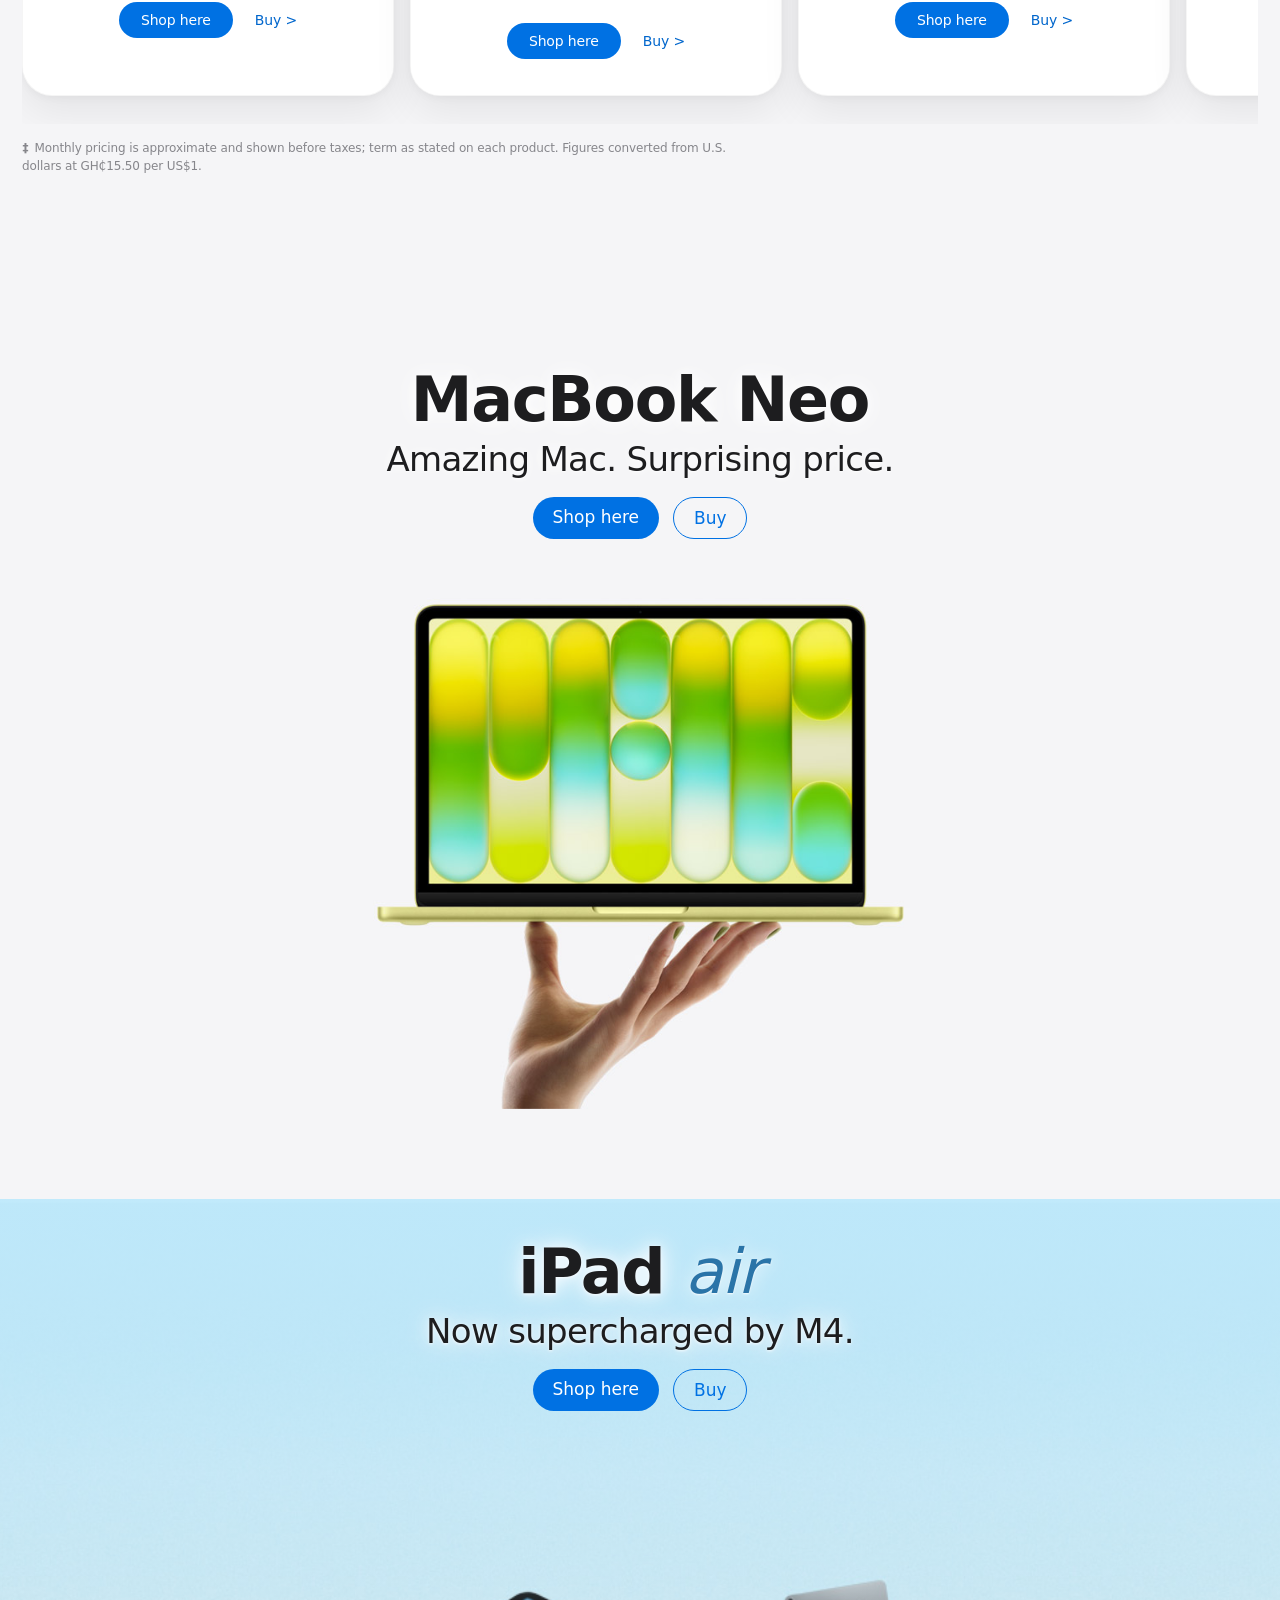
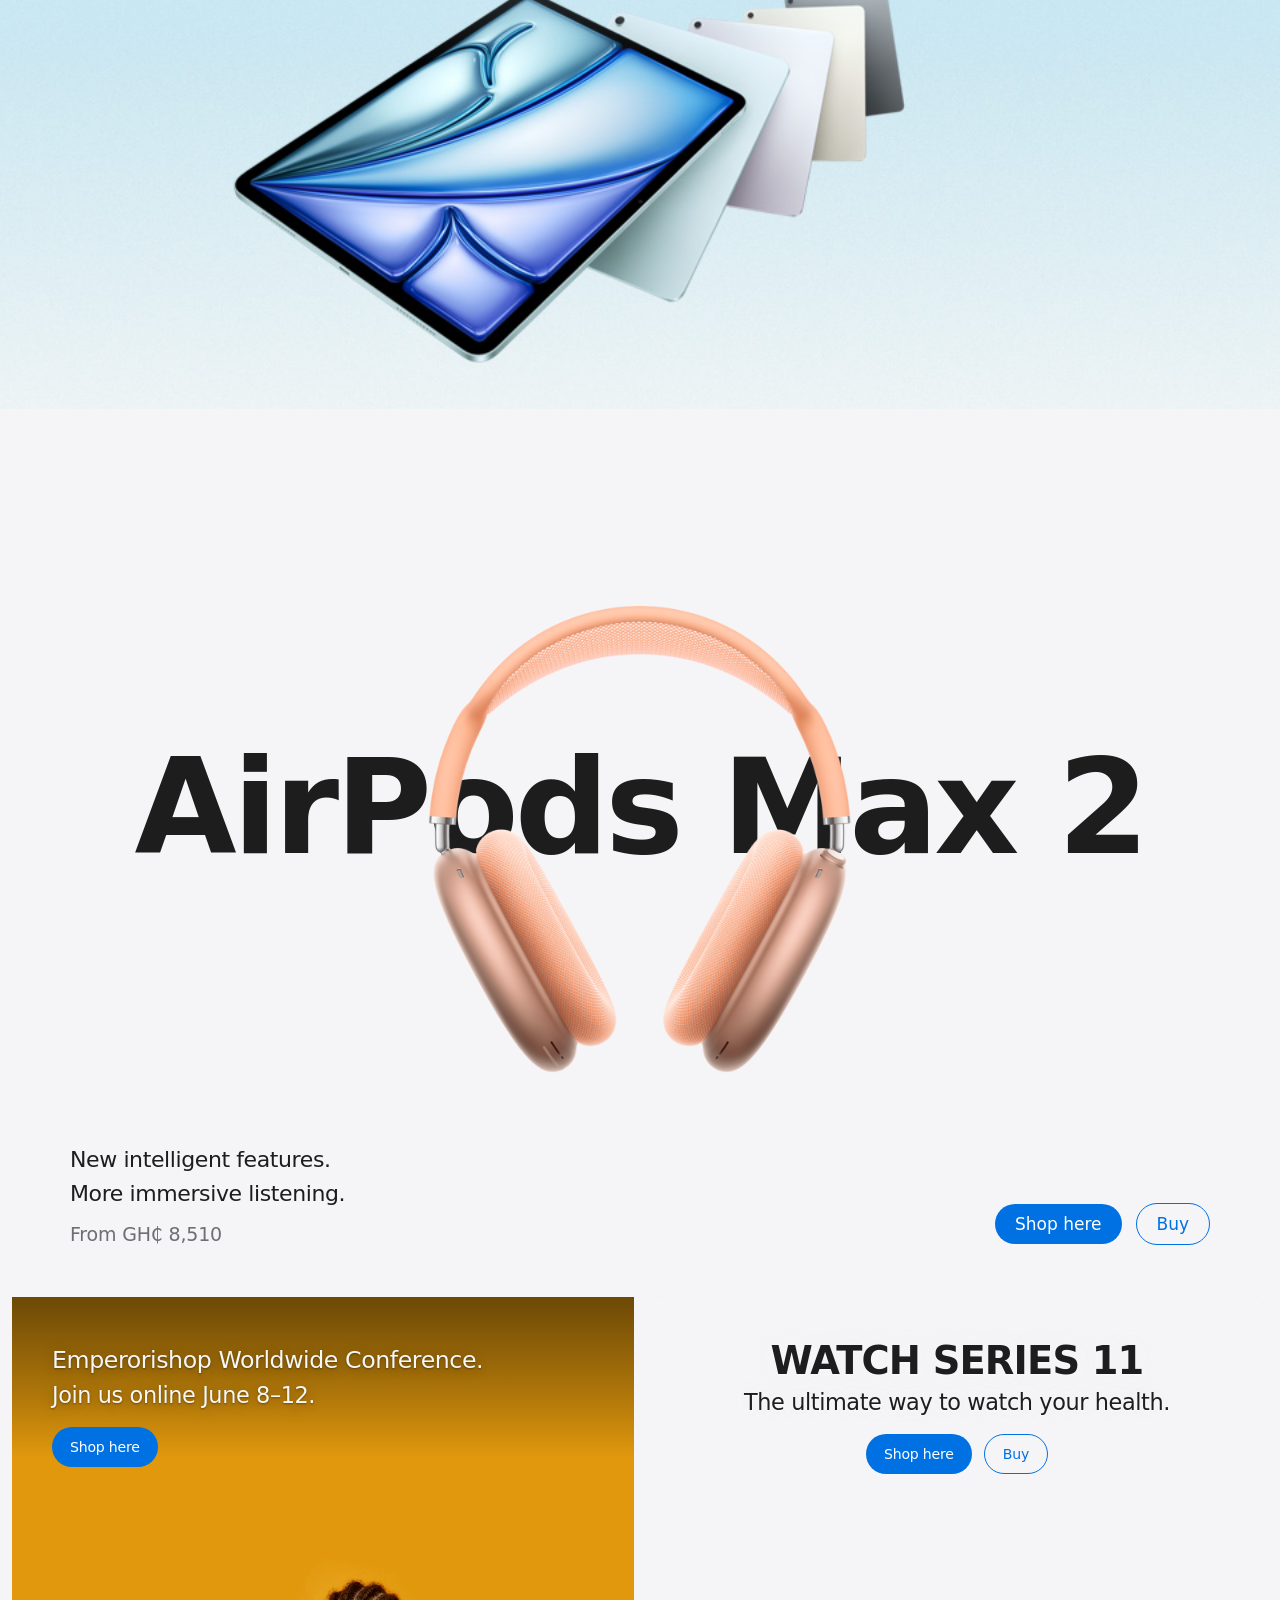
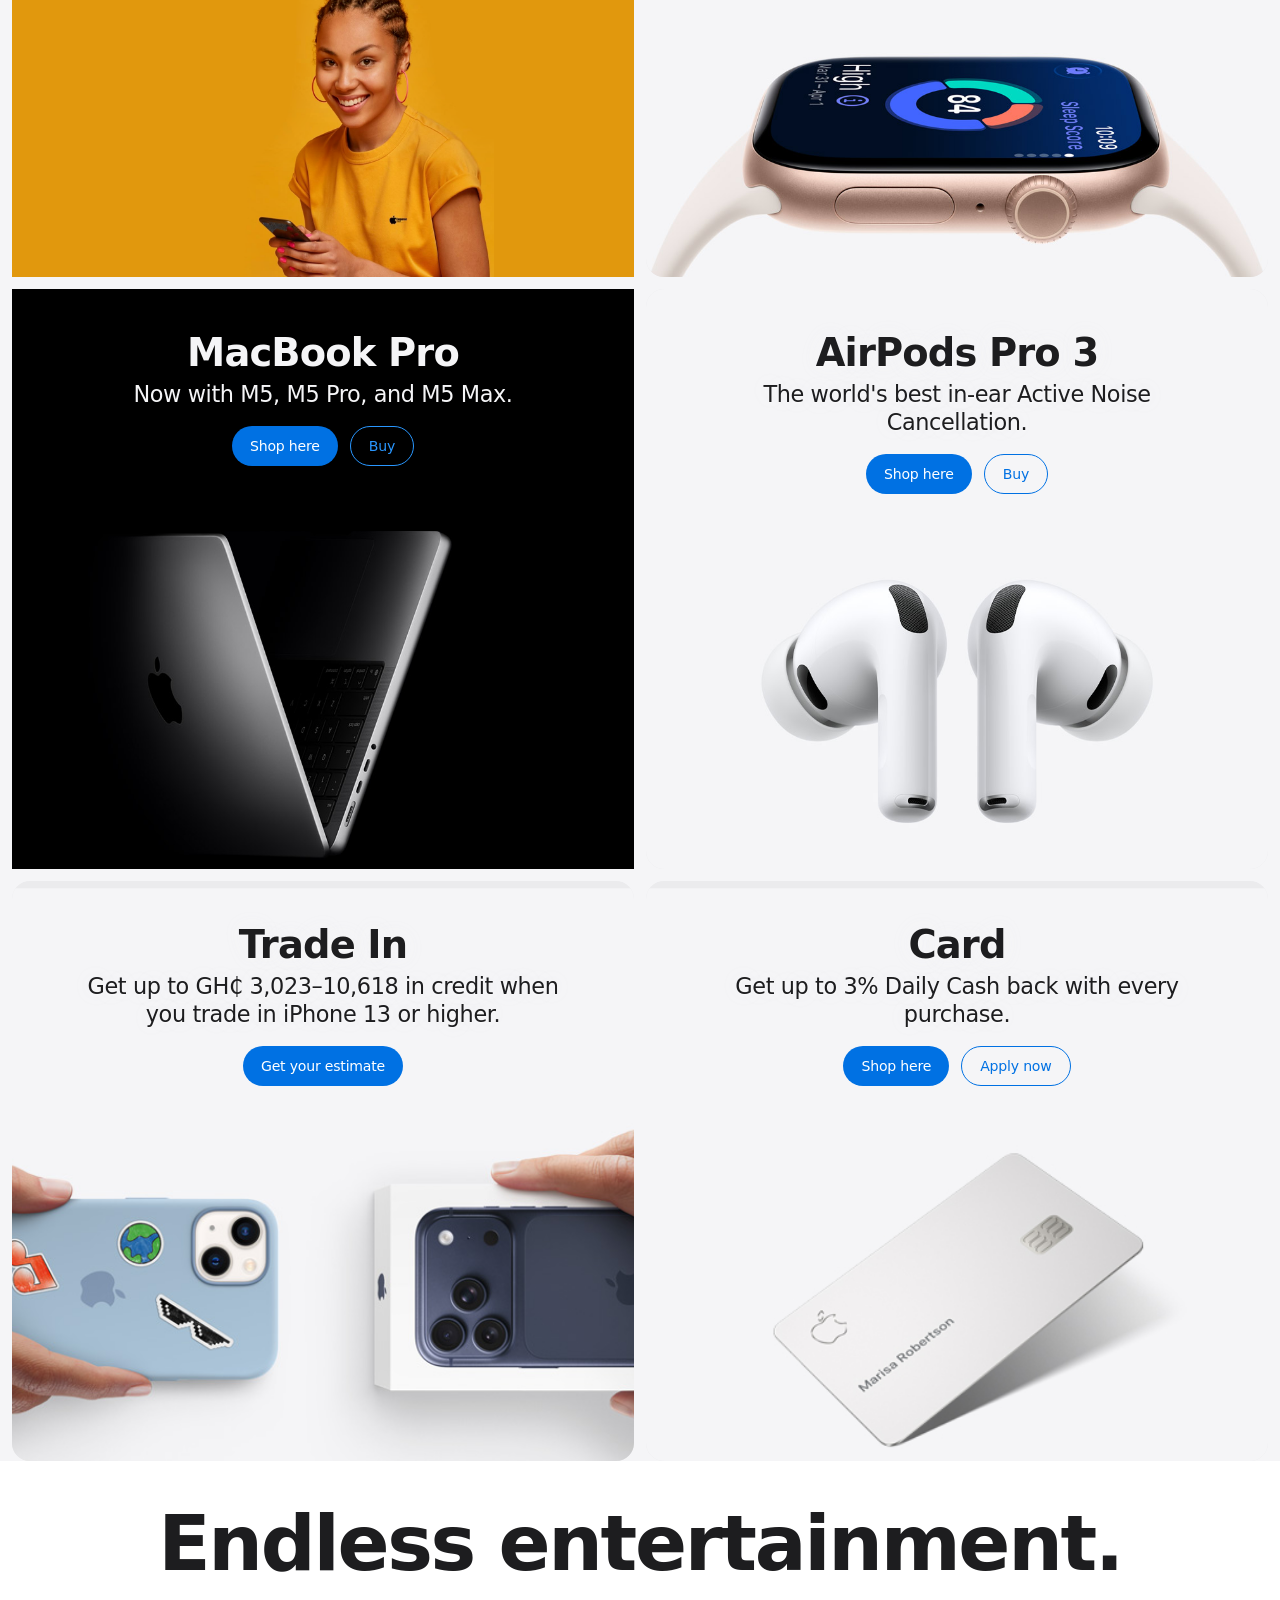
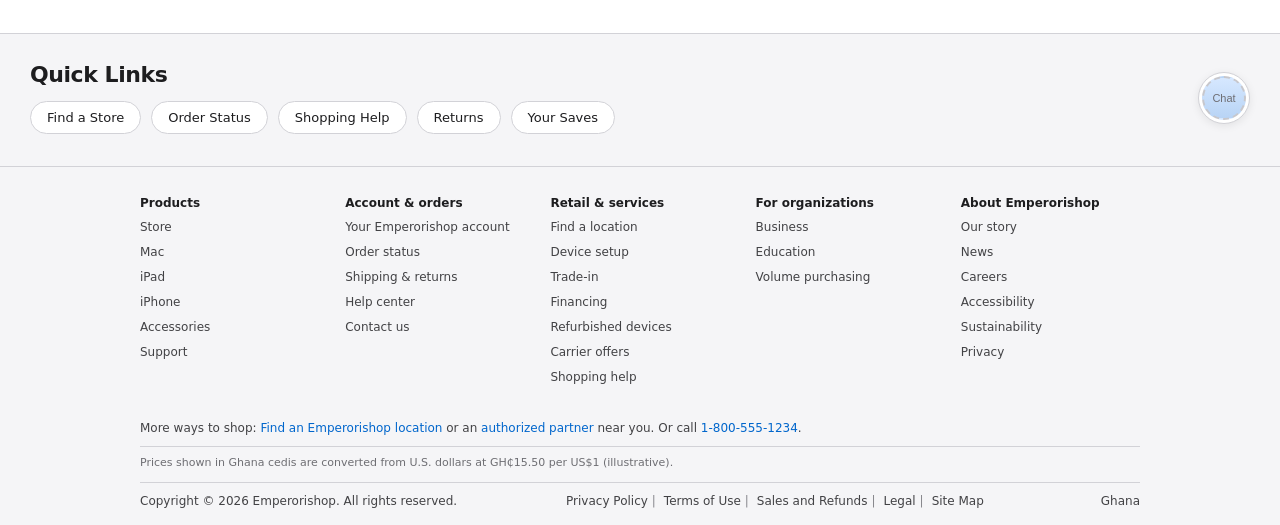
==== commit c5e8655f: "Update product links in index.html, ipad/index.html, mac/index.html, and related files to replace "L" ====
--- a/index.html
+++ b/index.html
@@ -131,11 +131,162 @@
               <h1>iPhone</h1>
               <p class="hero-subhead">Meet the latest iPhone lineup.</p>
               <div class="hero-cta">
-                <a href="./iphone/" class="btn btn-primary btn-apple">Learn more</a>
+                <a href="./iphone/" class="btn btn-primary btn-apple">Shop here</a>
                 <a href="./buyiphone/" class="btn btn-outline btn-apple btn-outline-hero">Shop iPhone</a>
               </div>
             </div>
           </div>
+        </div>
+      </section>
+
+      <section class="iphone-explore home-lineup-explore" aria-labelledby="home-explore-heading">
+        <div class="iphone-explore-inner">
+          <div class="iphone-explore-header">
+            <h2 id="home-explore-heading" class="iphone-explore-title">Explore the lineup.</h2>
+            <a href="./store/" class="iphone-explore-link">Shop the store &gt;</a>
+          </div>
+          <div class="iphone-lineup-rail" aria-label="Product lineup">
+            <article class="iphone-lineup-card" data-lineup-card>
+              <div class="iphone-lineup-card-visual iphone-lineup-card-visual--pro">
+                <img
+                  class="iphone-lineup-card-photo"
+                  src="./iphone/images/iphone_17pro__large.jpg"
+                  alt=""
+                  width="900"
+                  height="900"
+                  decoding="async"
+                  role="presentation"
+                />
+              </div>
+              <div class="iphone-lineup-card-body">
+                <div class="iphone-lineup-swatches" role="group" aria-label="iPhone 17 Pro finishes">
+                  <button type="button" class="iphone-lineup-swatch is-active" style="background-color:#c45c2a" aria-label="Cosmic Orange" aria-pressed="true" data-swatch></button>
+                  <button type="button" class="iphone-lineup-swatch" style="background-color:#dedede" aria-label="Silver" aria-pressed="false" data-swatch></button>
+                  <button type="button" class="iphone-lineup-swatch" style="background-color:#1e2d4a" aria-label="Deep Blue" aria-pressed="false" data-swatch></button>
+                </div>
+                <h3 class="iphone-lineup-card-title">iPhone</h3>
+                <p class="iphone-lineup-tagline">The ultimate iPhone experience.</p>
+                <p class="iphone-lineup-price">From GH₵&nbsp;17,035 or GH₵&nbsp;710/mo. for 24&nbsp;mo.<span class="iphone-lineup-dagger" aria-hidden="true">‡</span></p>
+                <div class="iphone-lineup-cta">
+                  <a href="./iphone/" class="iphone-lineup-btn">Shop here</a>
+                  <a href="./buyiphone/" class="iphone-lineup-buy">Buy &gt;</a>
+                </div>
+              </div>
+            </article>
+
+            <article class="iphone-lineup-card" data-lineup-card>
+              <div class="iphone-lineup-card-visual iphone-lineup-card-visual--air">
+                <img
+                  class="iphone-lineup-card-photo"
+                  src="./ipad/images/ipad_air_large.png"
+                  alt=""
+                  width="900"
+                  height="900"
+                  decoding="async"
+                  role="presentation"
+                />
+              </div>
+              <div class="iphone-lineup-card-body">
+                <div class="iphone-lineup-swatches" role="group" aria-label="iPad Air finishes">
+                  <button type="button" class="iphone-lineup-swatch is-active" style="background-color:#7eb8e0" aria-label="Blue" aria-pressed="true" data-swatch></button>
+                  <button type="button" class="iphone-lineup-swatch" style="background-color:#b6a6c9" aria-label="Purple" aria-pressed="false" data-swatch></button>
+                  <button type="button" class="iphone-lineup-swatch" style="background-color:#faf7f2" aria-label="Starlight" aria-pressed="false" data-swatch></button>
+                  <button type="button" class="iphone-lineup-swatch" style="background-color:#6b6b6f" aria-label="Space Gray" aria-pressed="false" data-swatch></button>
+                </div>
+                <h3 class="iphone-lineup-card-title">iPad</h3>
+                <p class="iphone-lineup-tagline">Serious performance in a thin, light design.</p>
+                <p class="iphone-lineup-price">From GH₵&nbsp;12,385 or GH₵&nbsp;516/mo. for 24&nbsp;mo.<span class="iphone-lineup-dagger" aria-hidden="true">‡</span></p>
+                <div class="iphone-lineup-cta">
+                  <a href="./ipad/" class="iphone-lineup-btn">Shop here</a>
+                  <a href="./buyipad/" class="iphone-lineup-buy">Buy &gt;</a>
+                </div>
+              </div>
+            </article>
+
+            <article class="iphone-lineup-card" data-lineup-card>
+              <div class="iphone-lineup-card-visual iphone-lineup-card-visual--std">
+                <img
+                  class="iphone-lineup-card-photo home-lineup-photo--macbook"
+                  src="./images/MacBook%20Pro%20image.jpg"
+                  alt=""
+                  width="900"
+                  height="900"
+                  decoding="async"
+                  role="presentation"
+                />
+              </div>
+              <div class="iphone-lineup-card-body">
+                <div class="iphone-lineup-swatches" role="group" aria-label="MacBook finishes">
+                  <button type="button" class="iphone-lineup-swatch is-active" style="background-color:#e3e4e6" aria-label="Silver" aria-pressed="true" data-swatch></button>
+                  <button type="button" class="iphone-lineup-swatch" style="background-color:#1c1c1e" aria-label="Space Black" aria-pressed="false" data-swatch></button>
+                </div>
+                <h3 class="iphone-lineup-card-title">MacBook</h3>
+                <p class="iphone-lineup-tagline">Portable power from Neo to Pro.</p>
+                <p class="iphone-lineup-price">From GH₵&nbsp;26,335 or GH₵&nbsp;2,194/mo. for 12&nbsp;mo.<span class="iphone-lineup-dagger" aria-hidden="true">‡</span></p>
+                <div class="iphone-lineup-cta">
+                  <a href="./mac/" class="iphone-lineup-btn">Shop here</a>
+                  <a href="./buymacbook/" class="iphone-lineup-buy">Buy &gt;</a>
+                </div>
+              </div>
+            </article>
+
+            <article class="iphone-lineup-card" data-lineup-card>
+              <div class="iphone-lineup-card-visual iphone-lineup-card-visual--e">
+                <img
+                  class="iphone-lineup-card-photo home-lineup-photo--airpods"
+                  src="./images/AirPods%20image.jpg"
+                  alt=""
+                  width="900"
+                  height="900"
+                  decoding="async"
+                  role="presentation"
+                />
+              </div>
+              <div class="iphone-lineup-card-body">
+                <div class="iphone-lineup-swatches" role="group" aria-label="AirPods finishes">
+                  <button type="button" class="iphone-lineup-swatch is-active" style="background-color:#f5f5f7" aria-label="White" aria-pressed="true" data-swatch></button>
+                </div>
+                <h3 class="iphone-lineup-card-title">AirPods</h3>
+                <p class="iphone-lineup-tagline">Wireless audio. Effortless magic.</p>
+                <p class="iphone-lineup-price">From GH₵&nbsp;2,325<span class="iphone-lineup-dagger" aria-hidden="true">‡</span></p>
+                <div class="iphone-lineup-cta">
+                  <a href="./accessories/" class="iphone-lineup-btn">Shop here</a>
+                  <a href="./store/" class="iphone-lineup-buy">Buy &gt;</a>
+                </div>
+              </div>
+            </article>
+
+            <article class="iphone-lineup-card" data-lineup-card>
+              <div class="iphone-lineup-card-visual iphone-lineup-card-visual--pro">
+                <img
+                  class="iphone-lineup-card-photo home-lineup-photo--max"
+                  src="./images/airpods_max_orange.png"
+                  alt=""
+                  width="900"
+                  height="900"
+                  decoding="async"
+                  role="presentation"
+                />
+              </div>
+              <div class="iphone-lineup-card-body">
+                <div class="iphone-lineup-swatches" role="group" aria-label="AirPods Max finishes">
+                  <button type="button" class="iphone-lineup-swatch is-active" style="background-color:#c45c2a" aria-label="Orange" aria-pressed="true" data-swatch></button>
+                  <button type="button" class="iphone-lineup-swatch" style="background-color:#4a90d9" aria-label="Blue" aria-pressed="false" data-swatch></button>
+                  <button type="button" class="iphone-lineup-swatch" style="background-color:#1c1c1e" aria-label="Midnight" aria-pressed="false" data-swatch></button>
+                </div>
+                <h3 class="iphone-lineup-card-title">AirPods Max</h3>
+                <p class="iphone-lineup-tagline">New intelligent features. More immersive listening.</p>
+                <p class="iphone-lineup-price">From GH₵&nbsp;8,510 or GH₵&nbsp;1,418/mo. for 6&nbsp;mo.<span class="iphone-lineup-dagger" aria-hidden="true">‡</span></p>
+                <div class="iphone-lineup-cta">
+                  <a href="./accessories/" class="iphone-lineup-btn">Shop here</a>
+                  <a href="./store/" class="iphone-lineup-buy">Buy &gt;</a>
+                </div>
+              </div>
+            </article>
+          </div>
+          <p class="iphone-lineup-footnote">
+            <span class="iphone-lineup-dagger" aria-hidden="true">‡</span> Monthly pricing is approximate and shown before taxes; term as stated on each product. Figures converted from U.S. dollars at GH₵15.50 per US$1.
+          </p>
         </div>
       </section>
 
@@ -156,7 +307,7 @@
               <h2>MacBook Neo</h2>
               <p>Amazing Mac. Surprising price.</p>
               <div class="hero-cta">
-                <a href="./mac/" class="btn btn-primary">Learn more</a>
+                <a href="./mac/" class="btn btn-primary">Shop here</a>
                 <a href="./buymacbook/" class="btn btn-outline">Buy</a>
               </div>
             </div>
@@ -181,8 +332,8 @@
               <h2>iPad <em>air</em></h2>
               <p>Now supercharged by M4.</p>
               <div class="hero-cta">
-                <a href="#" class="btn btn-primary">Learn more</a>
-                <a href="#" class="btn btn-outline">Buy</a>
+                <a href="./ipad/" class="btn btn-primary">Shop here</a>
+                <a href="./buyipad/" class="btn btn-outline">Buy</a>
               </div>
             </div>
           </div>
@@ -214,7 +365,7 @@
                 <p class="airpods-max-price">From GH₵&nbsp;8,510</p>
               </div>
               <div class="airpods-max-cta">
-                <a href="#" class="btn btn-primary">Learn more</a>
+                <a href="#" class="btn btn-primary">Shop here</a>
                 <a href="#" class="btn btn-outline">Buy</a>
               </div>
             </div>
@@ -238,7 +389,7 @@
             <div class="promo-copy">
               <p>Emperorishop Worldwide Conference.</p>
               <p>Join us online June 8–12.</p>
-              <a href="#" class="btn btn-primary btn-small">Learn more</a>
+              <a href="#" class="btn btn-primary btn-small">Shop here</a>
             </div>
           </div>
         </article>
@@ -259,7 +410,7 @@
               <h3>WATCH SERIES 11</h3>
               <p>The ultimate way to watch your health.</p>
               <div class="promo-cta">
-                <a href="#" class="btn btn-primary btn-small">Learn more</a>
+                <a href="#" class="btn btn-primary btn-small">Shop here</a>
                 <a href="#" class="btn btn-outline btn-small">Buy</a>
               </div>
             </div>
@@ -282,7 +433,7 @@
               <h3>MacBook Pro</h3>
               <p>Now with M5, M5 Pro, and M5 Max.</p>
               <div class="promo-cta">
-                <a href="./mac/" class="btn btn-primary btn-small">Learn more</a>
+                <a href="./mac/" class="btn btn-primary btn-small">Shop here</a>
                 <a href="./buymacbook/" class="btn btn-outline btn-small btn-outline-dark">Buy</a>
               </div>
             </div>
@@ -305,7 +456,7 @@
               <h3>AirPods Pro 3</h3>
               <p>The world's best in-ear Active Noise Cancellation.</p>
               <div class="promo-cta">
-                <a href="#" class="btn btn-primary btn-small">Learn more</a>
+                <a href="#" class="btn btn-primary btn-small">Shop here</a>
                 <a href="#" class="btn btn-outline btn-small">Buy</a>
               </div>
             </div>
@@ -348,7 +499,7 @@
               <h3>Card</h3>
               <p>Get up to 3% Daily Cash back with every purchase.</p>
               <div class="promo-cta">
-                <a href="#" class="btn btn-primary btn-small">Learn more</a>
+                <a href="#" class="btn btn-primary btn-small">Shop here</a>
                 <a href="#" class="btn btn-outline btn-small">Apply now</a>
               </div>
             </div>
@@ -455,6 +606,7 @@
       </div>
     </footer>
     <script src="./nav.js" defer></script>
+    <script src="./iphone/iphone-lineup.js" defer></script>
     <script src="./scroll-arrows.js" defer></script>
     <script src="./hero-iphone-carousel.js" defer></script>
     <script src="./airpods-max-hero.js" defer></script>
--- a/styles.css
+++ b/styles.css
@@ -2200,3 +2200,244 @@
     object-position: center 58%;
   }
 }
+
+/* Homepage — “Explore the lineup.” (matches iphone/iphone.css lineup band) */
+.iphone-explore {
+  background: #f5f5f7;
+  padding: 64px 0 80px;
+  border-top: 1px solid rgba(0, 0, 0, 0.04);
+}
+
+.iphone-explore-inner {
+  max-width: 1320px;
+  margin: 0 auto;
+  padding: 0 max(22px, env(safe-area-inset-right)) 0 max(22px, env(safe-area-inset-left));
+}
+
+.iphone-explore-header {
+  display: flex;
+  align-items: baseline;
+  justify-content: space-between;
+  gap: 16px;
+  flex-wrap: wrap;
+  margin-bottom: 32px;
+}
+
+.iphone-explore-title {
+  font-size: clamp(32px, 4.2vw, 56px);
+  font-weight: 600;
+  letter-spacing: -0.022em;
+  line-height: 1.05;
+  color: #1d1d1f;
+}
+
+.iphone-explore-link {
+  font-size: 17px;
+  font-weight: 400;
+  letter-spacing: -0.022em;
+  white-space: nowrap;
+  color: #06c;
+}
+
+.iphone-lineup-rail {
+  display: flex;
+  gap: 16px;
+  overflow-x: auto;
+  scroll-snap-type: x proximity;
+  scrollbar-width: none;
+  padding: 2px 0 28px;
+  scroll-padding-inline: 22px;
+}
+
+.iphone-lineup-rail::-webkit-scrollbar {
+  display: none;
+}
+
+.iphone-lineup-card {
+  flex: 0 0 min(372px, calc(100vw - 40px));
+  scroll-snap-align: start;
+  border-radius: 30px;
+  overflow: hidden;
+  color: #fff;
+  background: #fff;
+  border: 1px solid rgba(0, 0, 0, 0.04);
+  box-shadow:
+    0 2px 8px rgba(0, 0, 0, 0.04),
+    0 16px 40px rgba(0, 0, 0, 0.07);
+}
+
+.iphone-lineup-card-visual {
+  position: relative;
+  aspect-ratio: 1 / 1.05;
+  display: flex;
+  align-items: flex-start;
+  justify-content: center;
+  padding: 0;
+  overflow: hidden;
+}
+
+.iphone-lineup-card-visual--pro,
+.iphone-lineup-card-visual--air,
+.iphone-lineup-card-visual--std,
+.iphone-lineup-card-visual--e {
+  background: transparent;
+}
+
+.iphone-lineup-card-photo {
+  width: 100%;
+  height: 125%;
+  max-height: none;
+  object-fit: cover;
+  object-position: 50% 0%;
+  display: block;
+  flex-shrink: 0;
+}
+
+.home-lineup-photo--macbook {
+  object-position: 50% 35%;
+}
+
+.home-lineup-photo--airpods {
+  object-position: 50% 28%;
+}
+
+.home-lineup-photo--max {
+  object-position: 50% 22%;
+}
+
+.iphone-lineup-card-body {
+  padding: 22px 28px 36px;
+  text-align: center;
+  background: #fff;
+}
+
+.iphone-lineup-swatches {
+  display: flex;
+  flex-wrap: wrap;
+  align-items: center;
+  justify-content: center;
+  gap: 9px;
+  margin: 0 0 18px;
+}
+
+.iphone-lineup-swatch {
+  width: 11px;
+  height: 11px;
+  border-radius: 50%;
+  padding: 0;
+  border: none;
+  cursor: pointer;
+  flex-shrink: 0;
+  box-shadow: inset 0 0 0 1px rgba(0, 0, 0, 0.12);
+  transition: box-shadow 0.15s ease, transform 0.15s ease;
+}
+
+.iphone-lineup-swatch:hover {
+  transform: scale(1.08);
+}
+
+.iphone-lineup-swatch.is-active {
+  box-shadow:
+    inset 0 0 0 1px rgba(0, 0, 0, 0.12),
+    0 0 0 2px #fff,
+    0 0 0 3.5px #1d1d1f;
+}
+
+.iphone-lineup-swatch:focus-visible {
+  outline: 2px solid #0071e3;
+  outline-offset: 3px;
+}
+
+.iphone-lineup-card-title {
+  margin: 0 0 10px;
+  font-size: 24px;
+  font-weight: 600;
+  letter-spacing: -0.022em;
+  line-height: 1.08;
+  color: #1d1d1f;
+}
+
+.iphone-lineup-tagline {
+  margin: 0 auto 16px;
+  max-width: 300px;
+  font-size: 15px;
+  line-height: 1.42;
+  letter-spacing: -0.016em;
+  font-weight: 400;
+  color: #6e6e73;
+}
+
+.iphone-lineup-price {
+  margin: 0;
+  font-size: 14px;
+  font-weight: 400;
+  line-height: 1.43;
+  letter-spacing: -0.01em;
+  color: #1d1d1f;
+}
+
+.iphone-lineup-dagger {
+  font-size: 0.75em;
+  font-weight: 500;
+  vertical-align: super;
+  margin-left: 0.04em;
+  line-height: 0;
+}
+
+.iphone-lineup-footnote .iphone-lineup-dagger {
+  font-size: 1em;
+  vertical-align: baseline;
+  margin-right: 0.2em;
+  font-weight: 600;
+}
+
+.iphone-lineup-cta {
+  display: flex;
+  align-items: center;
+  justify-content: center;
+  flex-wrap: wrap;
+  gap: 12px 22px;
+  margin-top: 20px;
+}
+
+.iphone-lineup-btn {
+  display: inline-flex;
+  align-items: center;
+  justify-content: center;
+  min-height: 36px;
+  padding: 8px 22px;
+  border-radius: 980px;
+  background: #0071e3;
+  color: #fff;
+  font-size: 14px;
+  font-weight: 400;
+  letter-spacing: -0.01em;
+  text-decoration: none;
+}
+
+.iphone-lineup-btn:hover {
+  background: #0077ed;
+  color: #fff;
+  text-decoration: none;
+}
+
+.iphone-lineup-buy {
+  font-size: 14px;
+  font-weight: 400;
+  letter-spacing: -0.01em;
+  color: #06c;
+  text-decoration: none;
+}
+
+.iphone-lineup-buy:hover {
+  text-decoration: underline;
+}
+
+.iphone-lineup-footnote {
+  margin: 16px 0 0;
+  max-width: 720px;
+  font-size: 12px;
+  line-height: 1.42;
+  letter-spacing: -0.01em;
+  color: #86868b;
+}
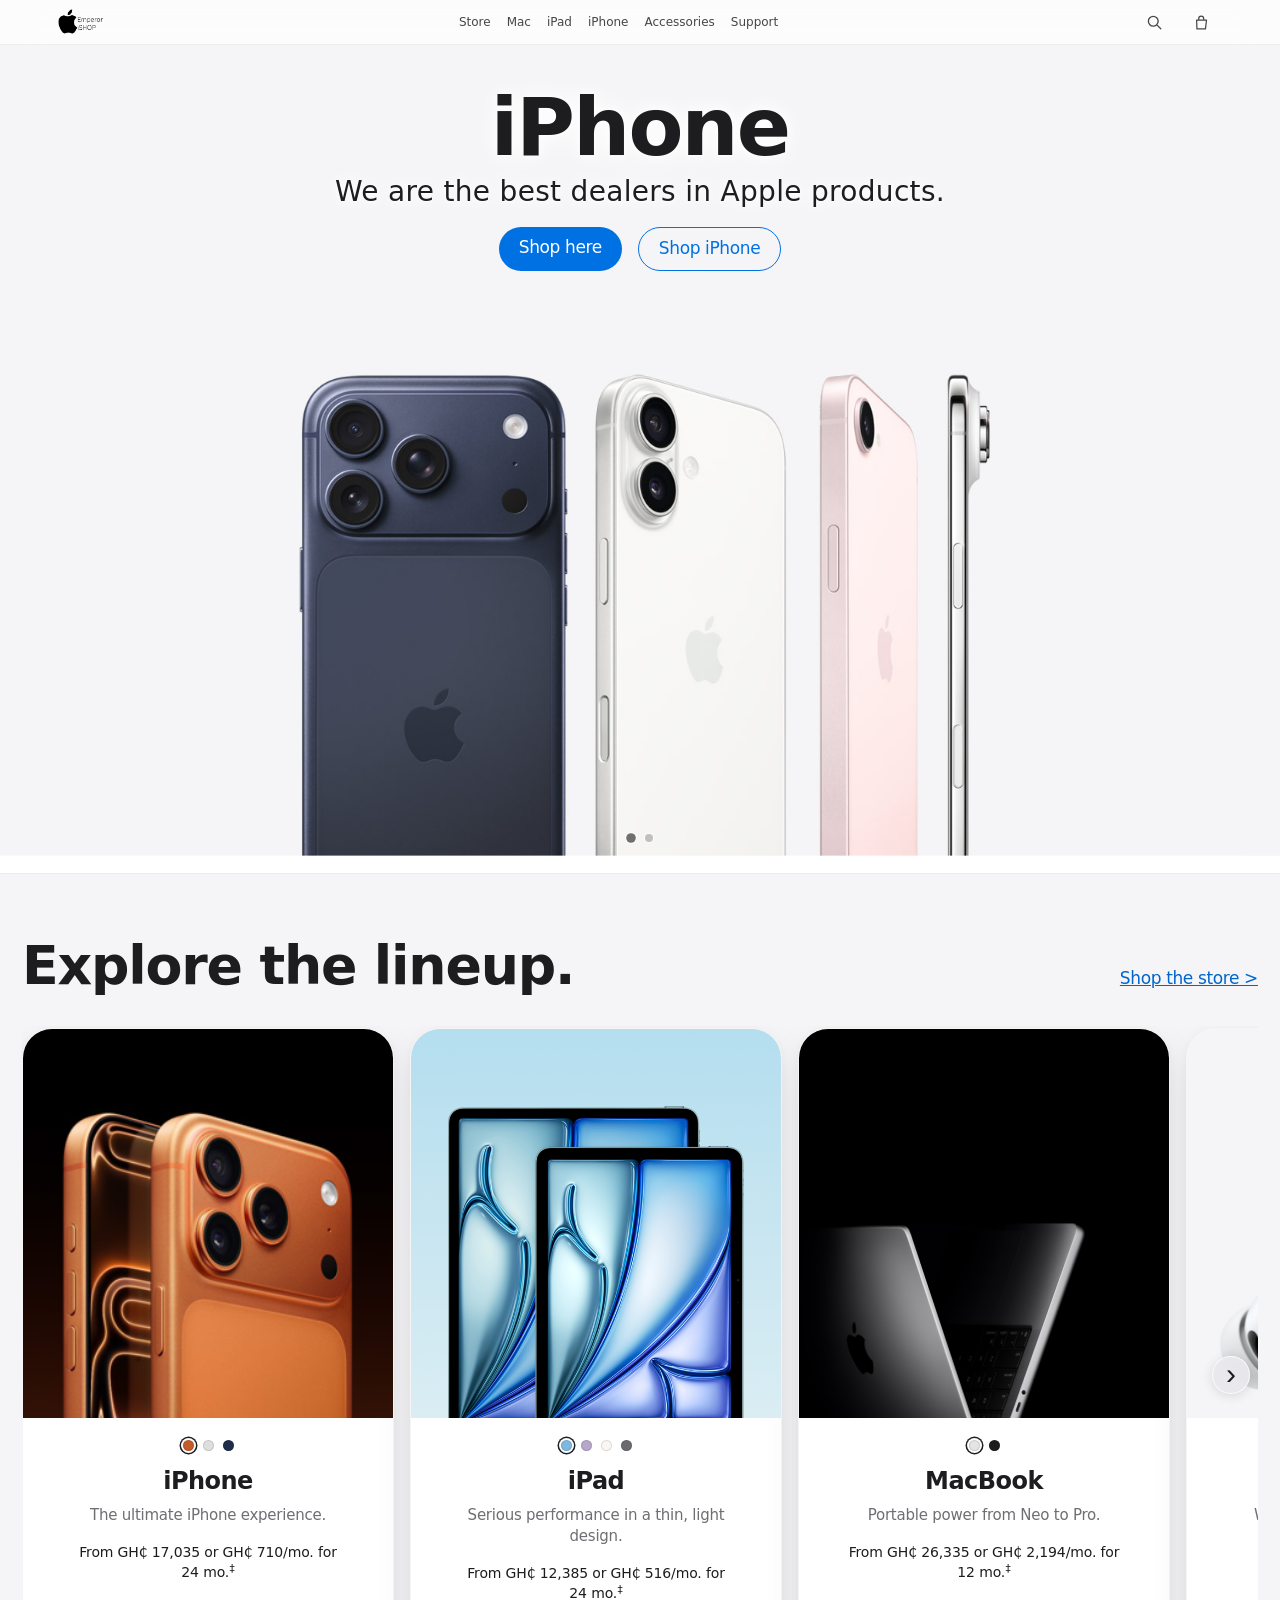
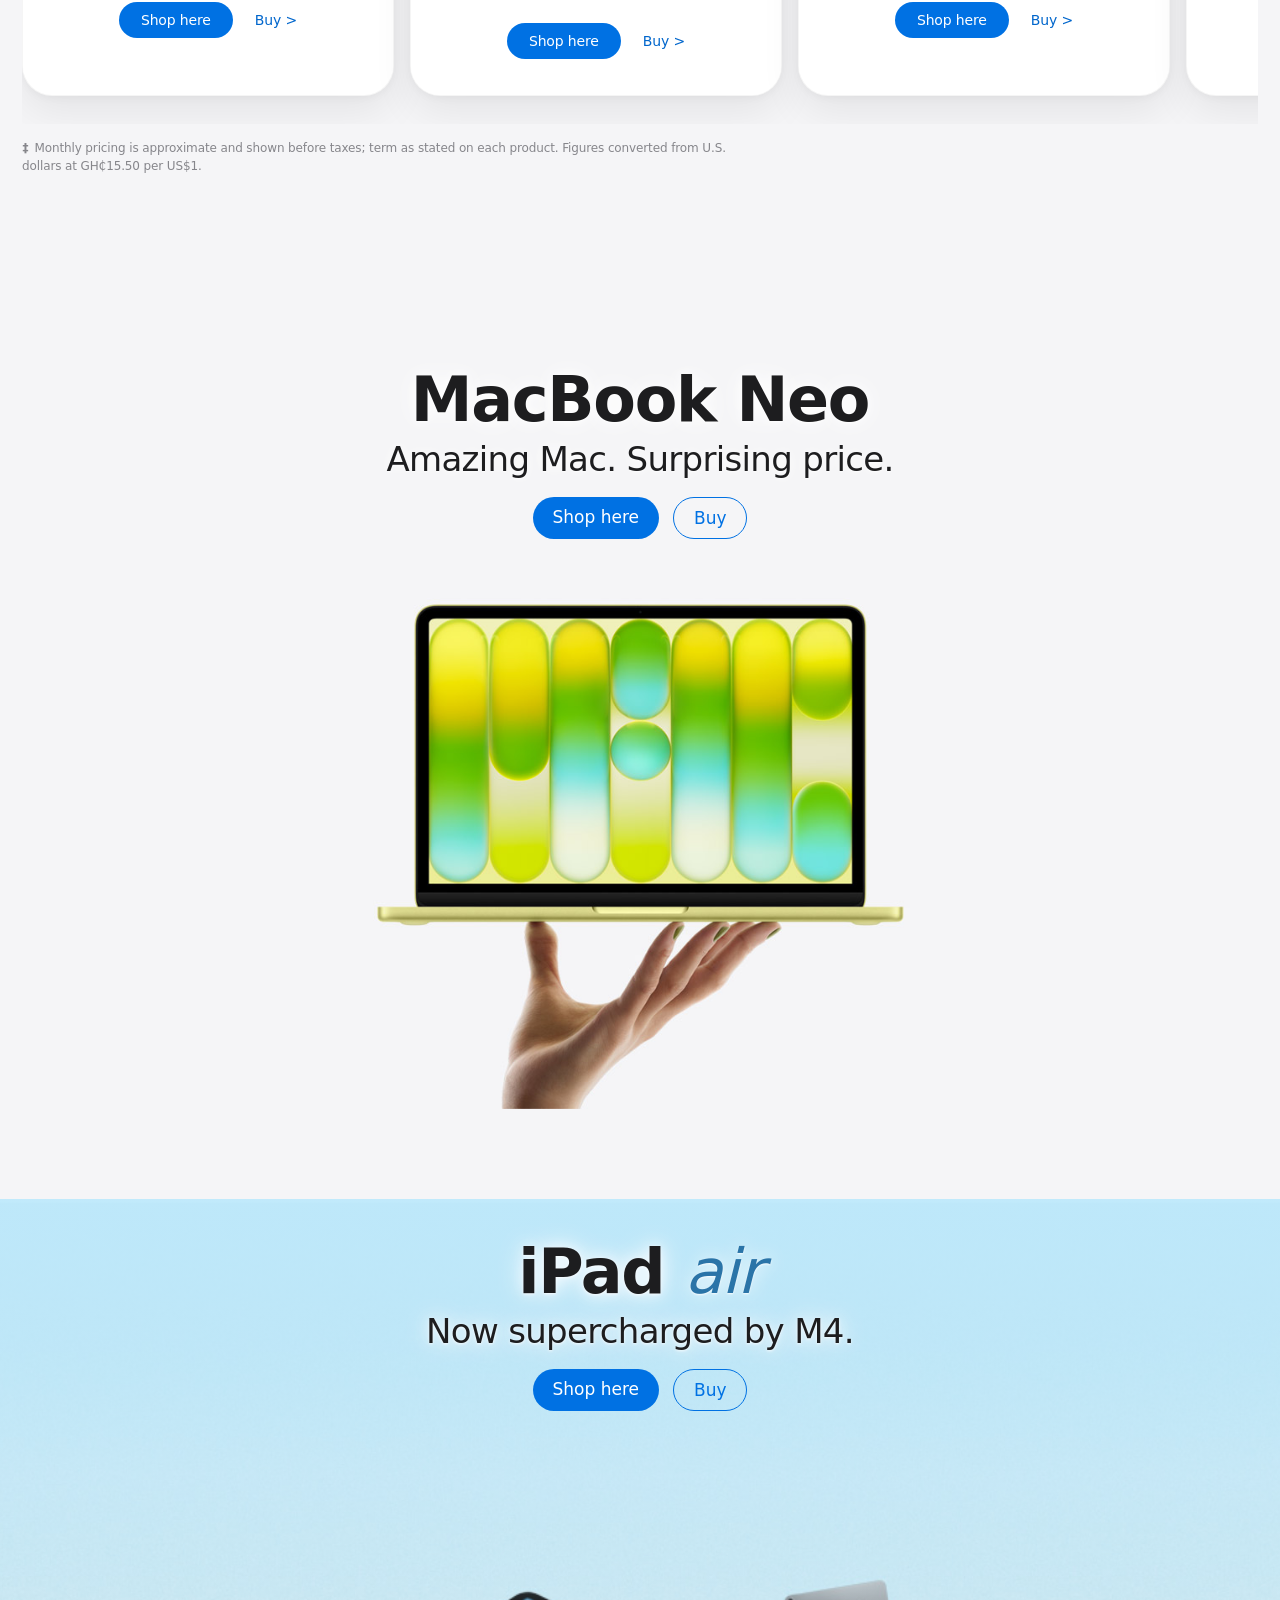
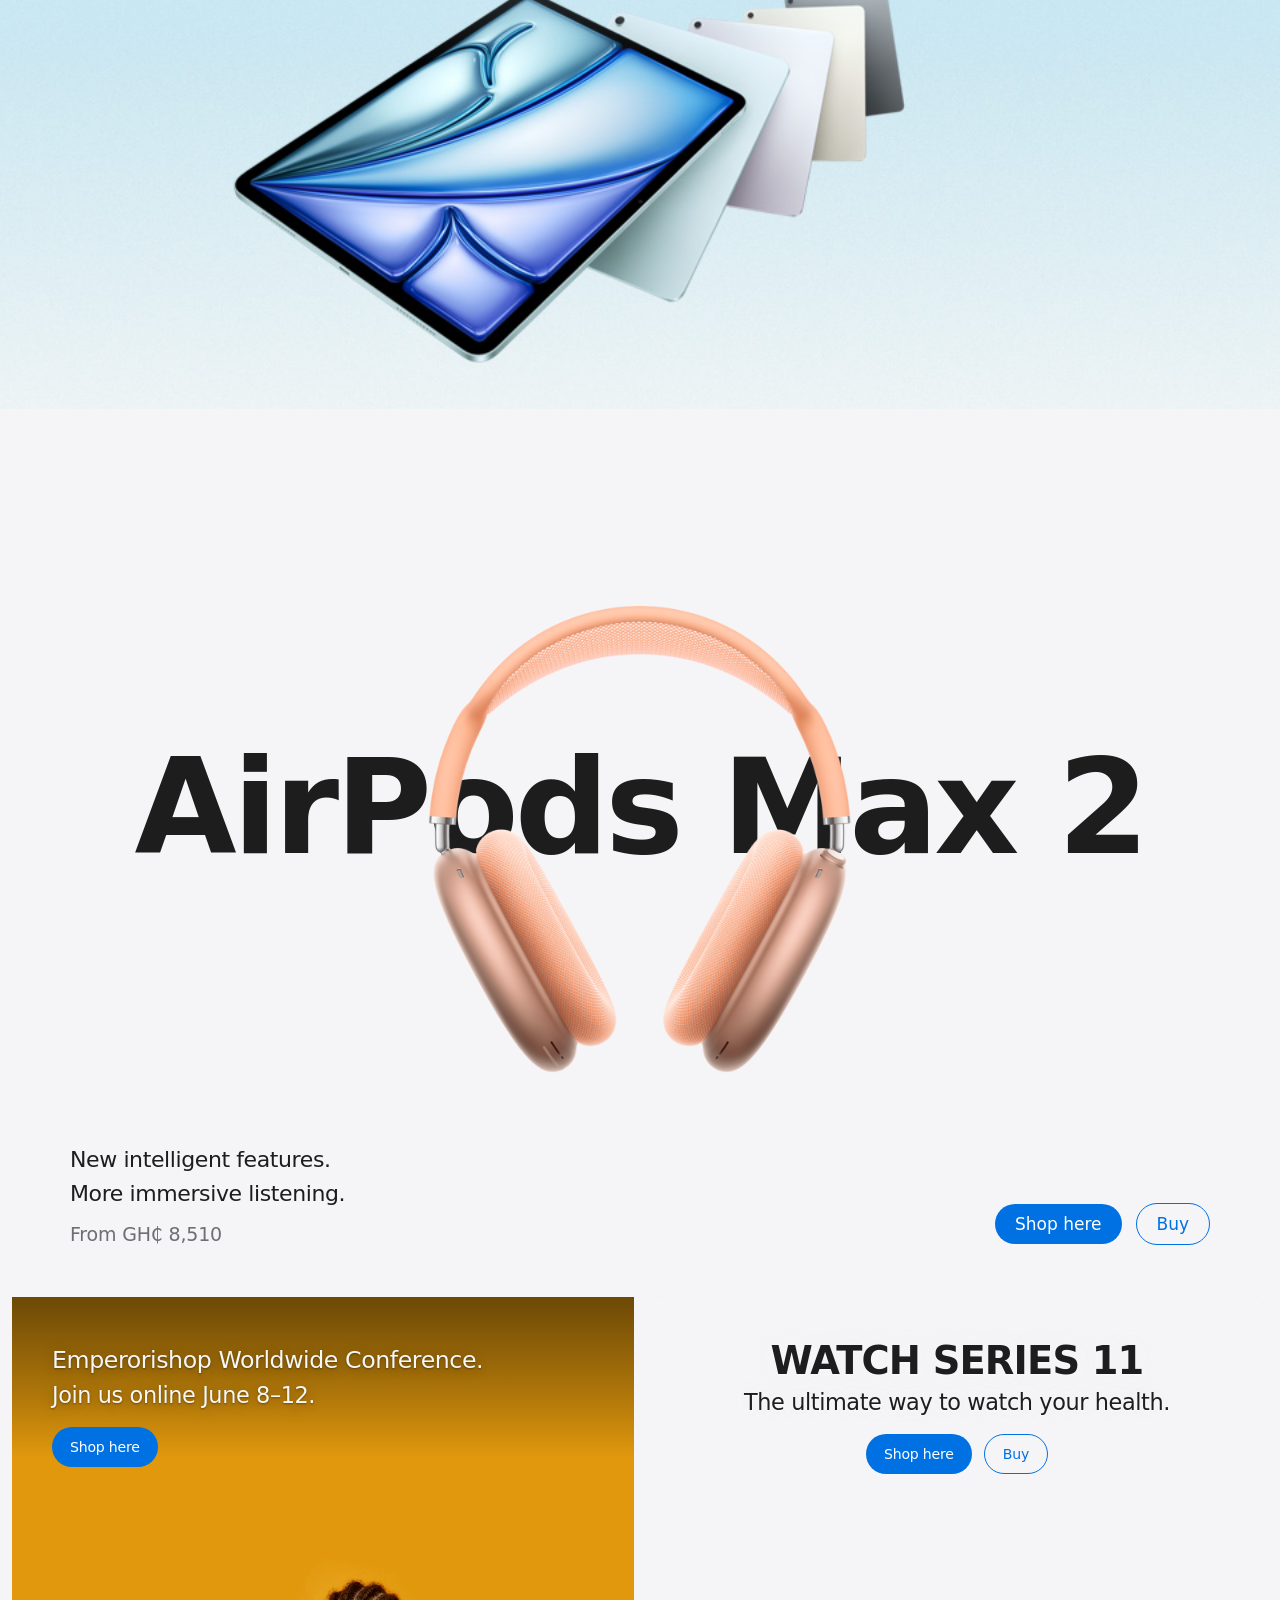
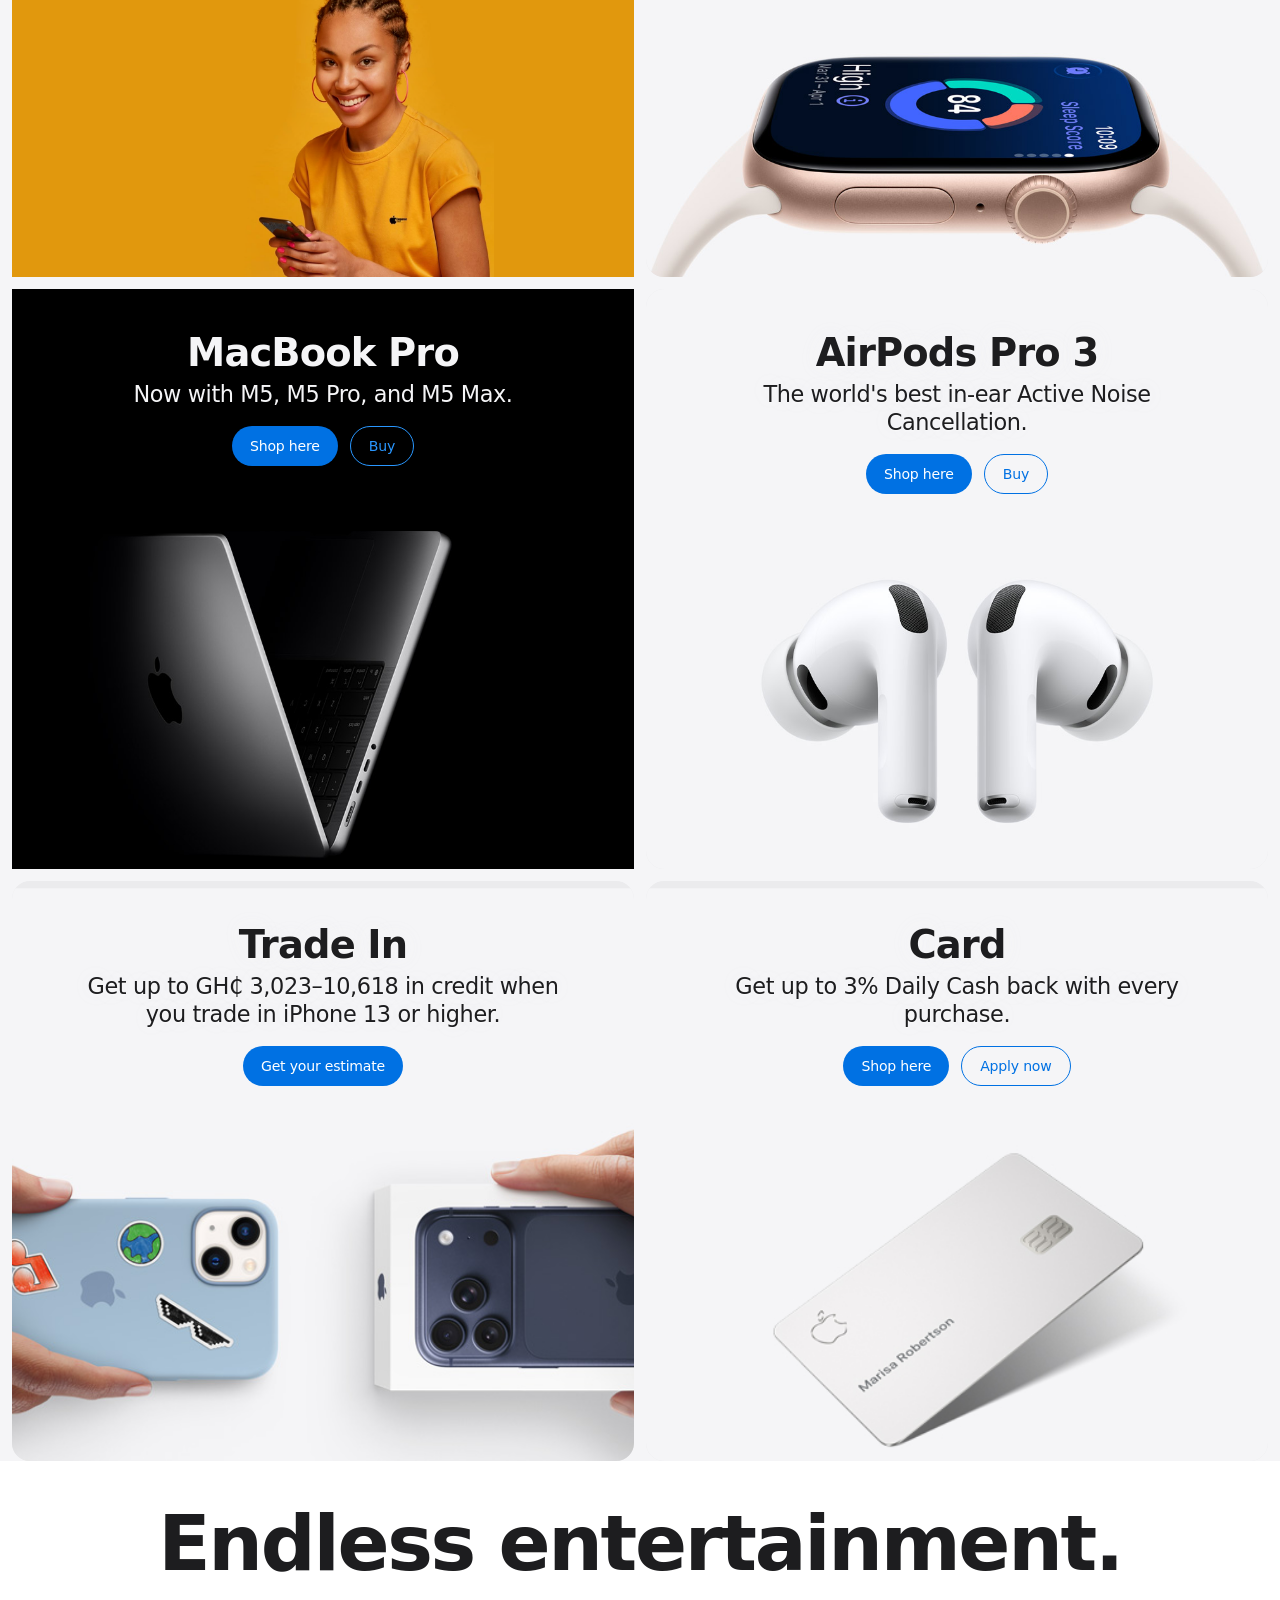
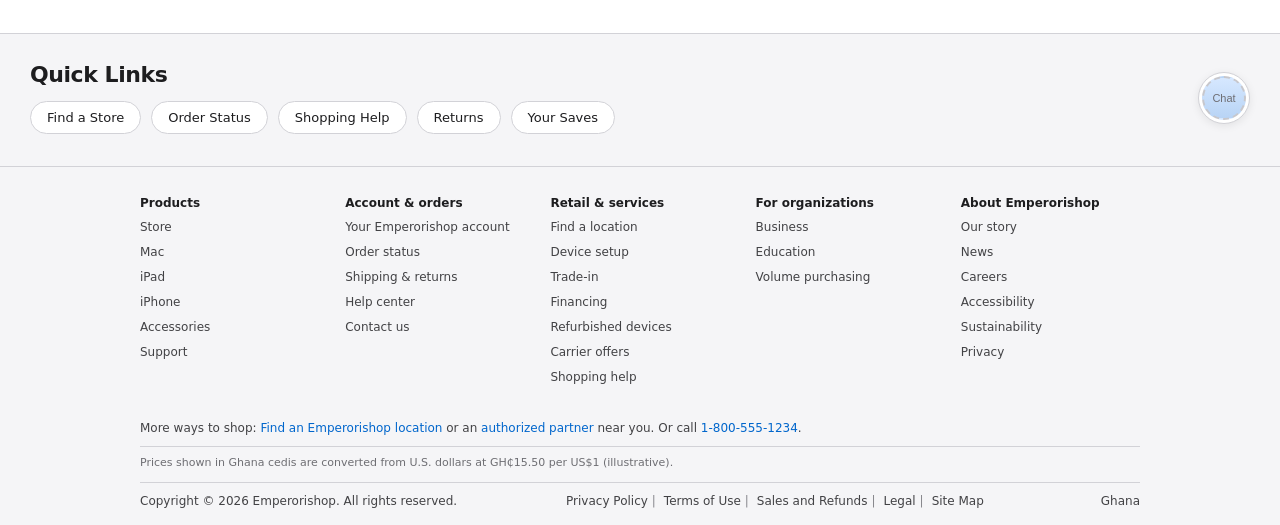
==== commit e0cb64f1: "Changed the main title" ====
--- a/index.html
+++ b/index.html
@@ -129,7 +129,7 @@
           <div class="hero-iphone-copy">
             <div class="hero-copy">
               <h1>iPhone</h1>
-              <p class="hero-subhead">Meet the latest iPhone lineup.</p>
+              <p class="hero-subhead">We are the best dealers in Apple products.</p>
               <div class="hero-cta">
                 <a href="./iphone/" class="btn btn-primary btn-apple">Shop here</a>
                 <a href="./buyiphone/" class="btn btn-outline btn-apple btn-outline-hero">Shop iPhone</a>
